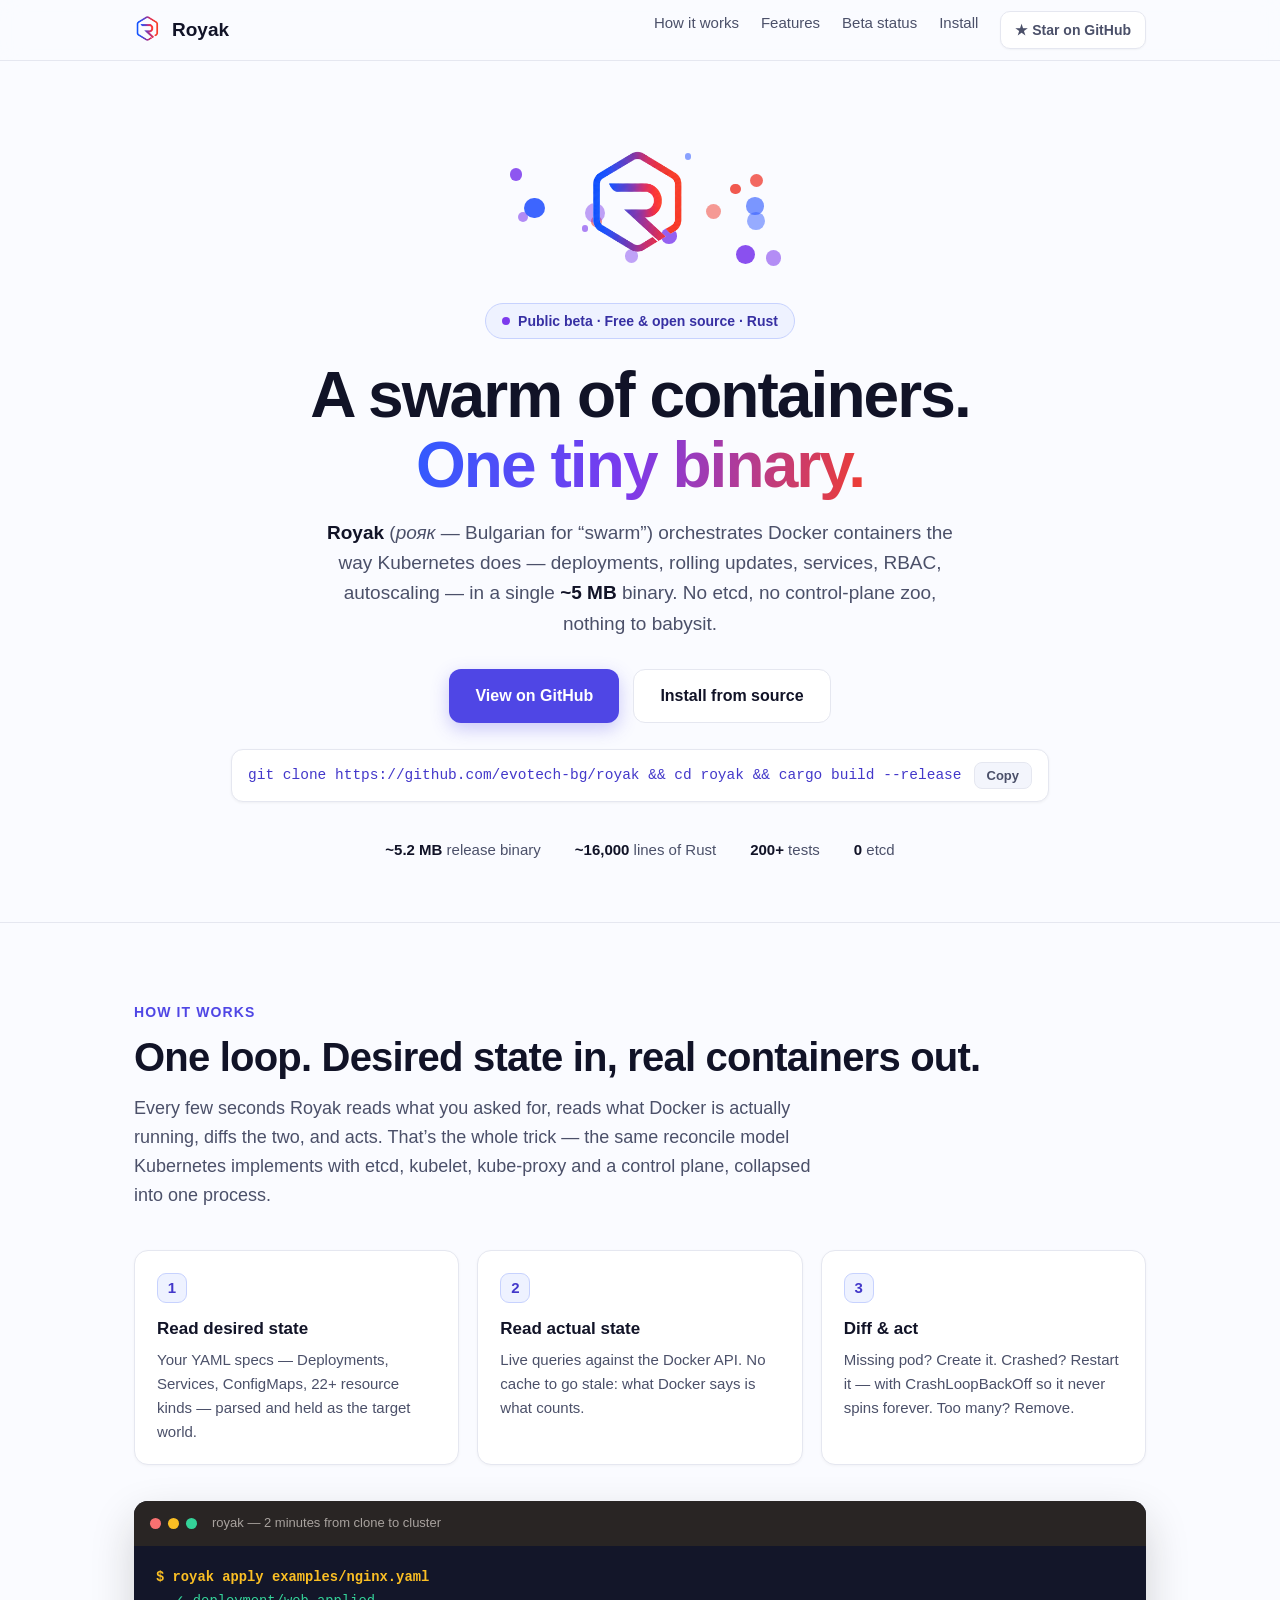
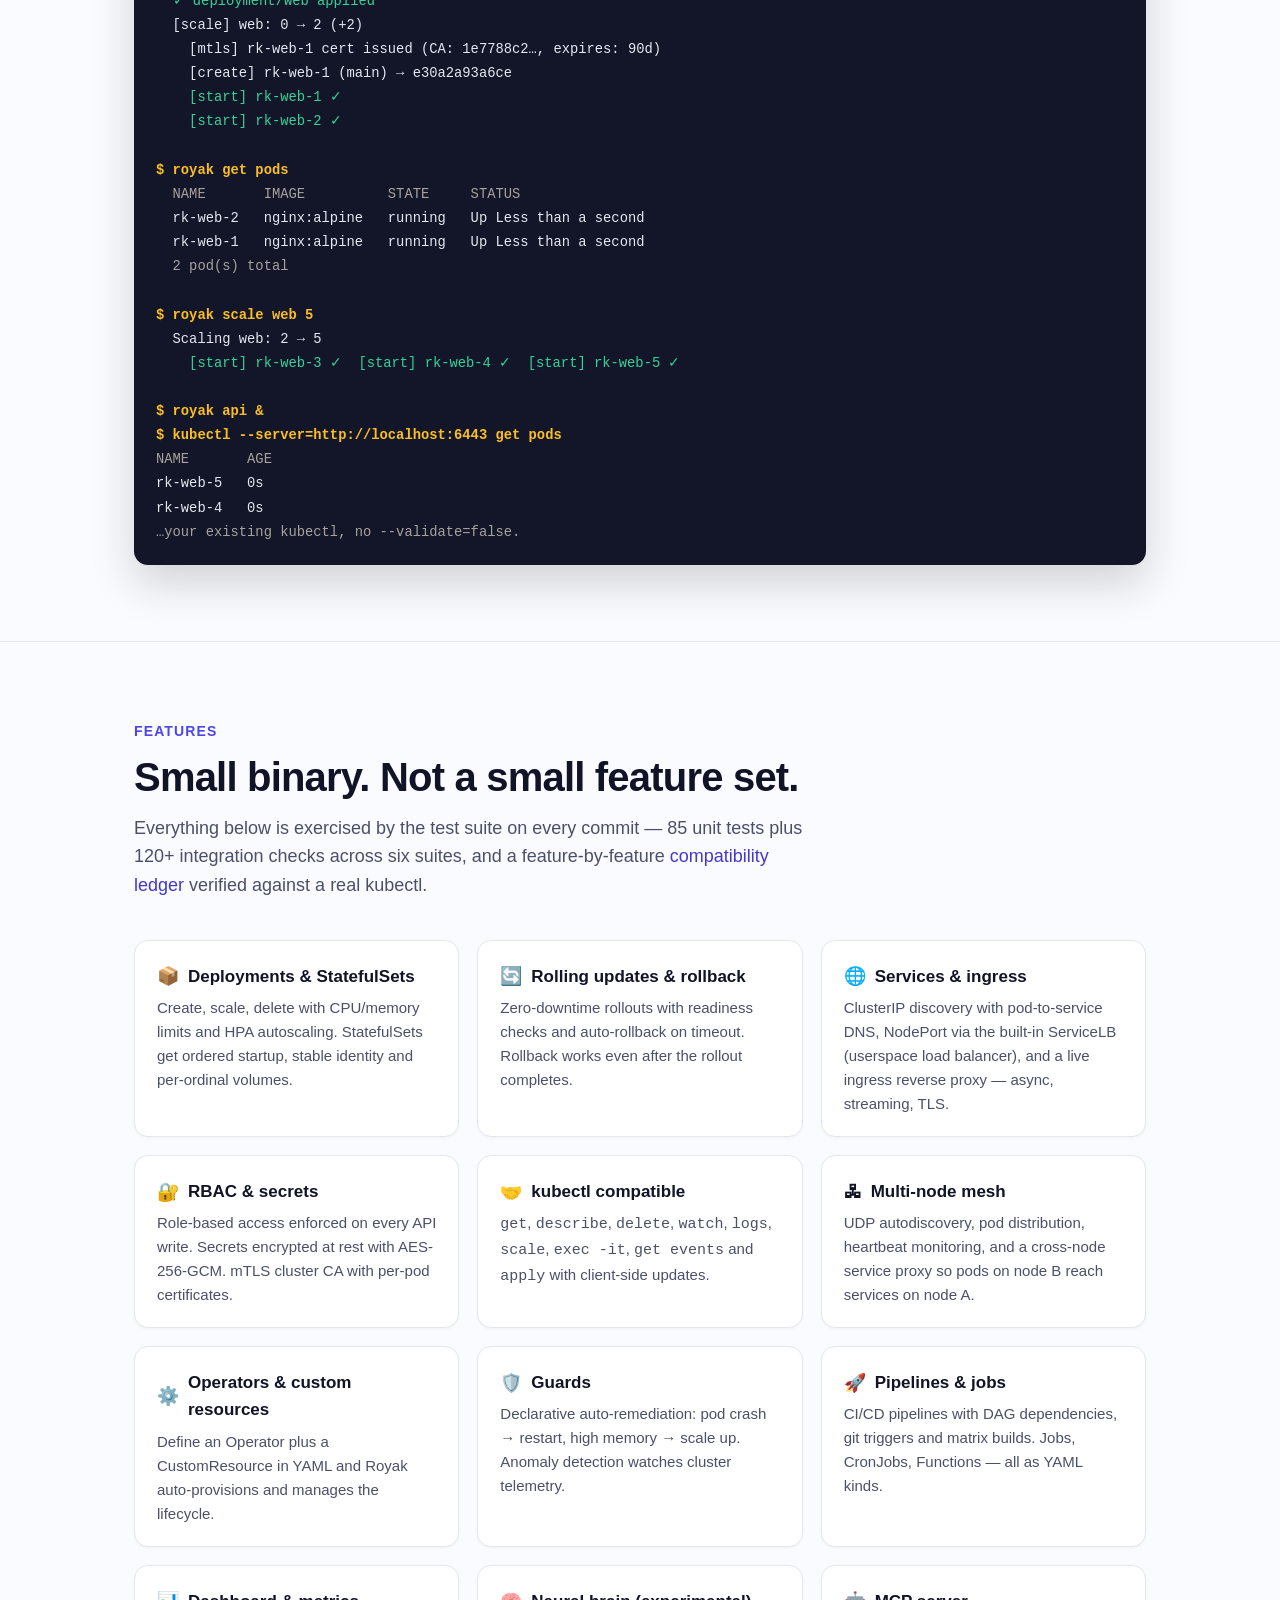
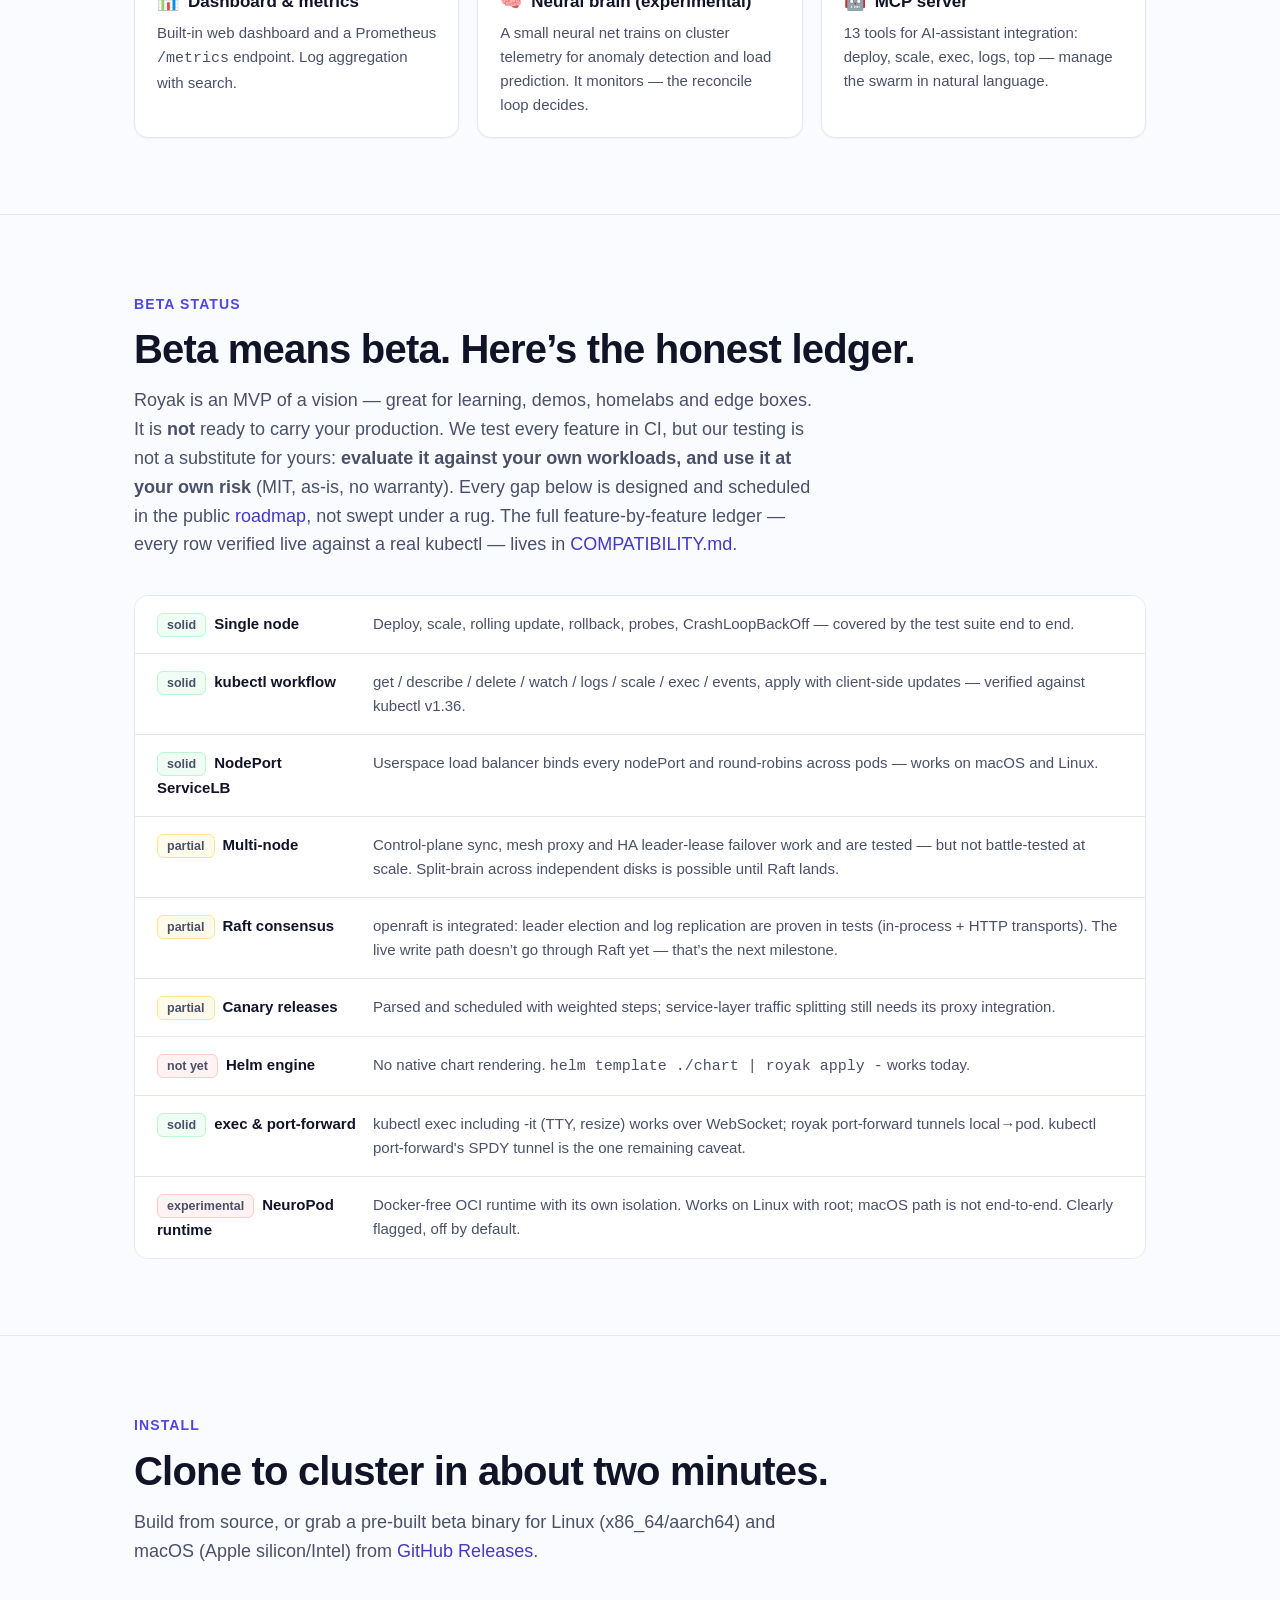
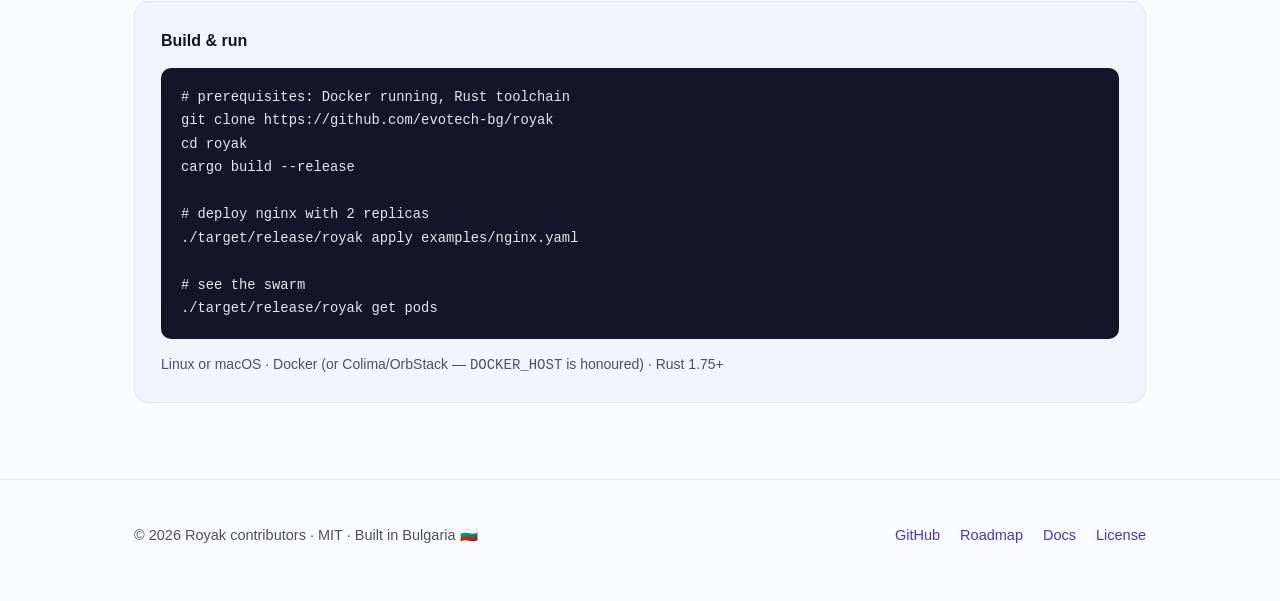
==== docs/index.html @ 70c6417a "Royak v0.4.0-beta.1 — a swarm of containers, one tiny binary" ====
<!doctype html>
<html lang="en">
<head>
<meta charset="UTF-8" />
<meta name="viewport" content="width=device-width, initial-scale=1.0" />
<title>Royak — a swarm of containers, one tiny binary</title>
<meta name="description" content="Royak is a container orchestrator in a single ~5 MB Rust binary. Deployments, rolling updates, services, RBAC, autoscaling and kubectl compatibility — without a control plane to babysit. Public beta." />
<meta property="og:title" content="Royak — a swarm of containers, one tiny binary" />
<meta property="og:description" content="Kubernetes-style orchestration in a single ~5 MB Rust binary. Public beta." />
<link rel="icon" type="image/png" href="./assets/royak-mark.png" />
<meta property="og:image" content="https://evotech-bg.github.io/royak/assets/royak-og.png" />
<style>
:root{
  --bg:#fafbff; --bg2:#f3f5fc; --ink:#111327; --ink2:#4b5069; --ink3:#9aa0b5;
  --line:#e5e7f0; --amber:#4f46e5; --amber2:#4338ca; --honey:#ef3d31;
  --brand-blue:#315bff; --brand-purple:#7c3aed; --brand-red:#ef3d31;
  --card:#ffffff; --term-bg:#131629; --term-ink:#e5e7f0; --ok:#16a34a;
  --radius:14px;
}
*{margin:0;padding:0;box-sizing:border-box}
html{scroll-behavior:smooth}
body{font-family:-apple-system,BlinkMacSystemFont,"Segoe UI",Roboto,Helvetica,Arial,sans-serif;
  background:var(--bg);color:var(--ink);line-height:1.6;-webkit-font-smoothing:antialiased}
a{color:var(--amber2);text-decoration:none}
a:hover{text-decoration:underline}
code,pre,.mono{font-family:ui-monospace,SFMono-Regular,Menlo,Consolas,monospace}
.wrap{max-width:1060px;margin:0 auto;padding:0 24px}

/* ── nav ── */
nav{position:sticky;top:0;z-index:50;background:rgba(250,251,255,.85);backdrop-filter:blur(12px);
  border-bottom:1px solid var(--line)}
.nav-in{display:flex;align-items:center;gap:26px;height:60px}
.brand{display:flex;align-items:center;gap:10px;font-weight:700;font-size:19px;color:var(--ink)}
.brand:hover{text-decoration:none}
.brand svg{width:26px;height:26px}
.nav-links{display:flex;gap:22px;margin-left:auto;font-size:15px}
.nav-links a{color:var(--ink2)}
.nav-links a:hover{color:var(--ink);text-decoration:none}
.gh-btn{display:inline-flex;align-items:center;gap:7px;border:1px solid var(--line);
  border-radius:10px;padding:7px 14px;font-size:14px;font-weight:600;color:var(--ink);
  background:var(--card);box-shadow:0 1px 2px rgba(0,0,0,.04)}
.gh-btn:hover{text-decoration:none;border-color:var(--ink3)}
@media(max-width:720px){.nav-links a:not(.gh-btn){display:none}}

/* ── hero ── */
.hero{text-align:center;padding:72px 0 60px;position:relative;overflow:hidden}
.swarm{position:relative;height:150px;margin:0 auto 20px;width:min(420px,90%)}
.dot{position:absolute;border-radius:50%;background:var(--brand-purple);opacity:.9;
  animation:drift var(--t,9s) ease-in-out infinite alternate}
.dot:nth-child(3n){background:var(--brand-blue)}
.dot:nth-child(4n){background:var(--brand-red)}
.hero-mark{position:absolute;left:50%;top:50%;transform:translate(-50%,-50%);height:132px;z-index:2}
@keyframes drift{
  0%{transform:translate(0,0) scale(1)}
  50%{transform:translate(var(--dx,20px),var(--dy,-14px)) scale(1.12)}
  100%{transform:translate(calc(var(--dx,20px)*-.6),calc(var(--dy,-14px)*-.8)) scale(.95)}
}
@media(prefers-reduced-motion:reduce){.dot{animation:none}}
.badge{display:inline-flex;align-items:center;gap:8px;border:1px solid #c7d2fe;
  background:#eef2ff;color:#3730a3;border-radius:999px;padding:6px 16px;font-size:14px;font-weight:600}
.badge .pulse{width:8px;height:8px;border-radius:50%;background:var(--brand-purple);
  box-shadow:0 0 0 0 rgba(124,58,237,.5);animation:pulse 2s infinite}
@keyframes pulse{70%{box-shadow:0 0 0 8px rgba(124,58,237,0)}100%{box-shadow:0 0 0 0 rgba(124,58,237,0)}}
h1{font-size:clamp(38px,6.5vw,64px);line-height:1.08;letter-spacing:-.03em;font-weight:800;margin:22px 0 18px}
h1 .accent{background:linear-gradient(100deg,var(--brand-blue) 0%,var(--brand-purple) 48%,var(--brand-red) 100%);
  -webkit-background-clip:text;background-clip:text;color:transparent}
.sub{max-width:640px;margin:0 auto 30px;font-size:19px;color:var(--ink2)}
.sub b{color:var(--ink)}
.ctas{display:flex;gap:14px;justify-content:center;flex-wrap:wrap;margin-bottom:26px}
.btn{display:inline-flex;align-items:center;gap:9px;border-radius:12px;padding:13px 26px;
  font-size:16px;font-weight:650;transition:transform .12s ease}
.btn:hover{text-decoration:none;transform:translateY(-1px)}
.btn-primary{background:var(--amber);color:#fff;box-shadow:0 6px 18px rgba(79,70,229,.28)}
.btn-primary:hover{background:var(--amber2)}
.btn-ghost{background:var(--card);color:var(--ink);border:1px solid var(--line)}
.install-line{display:inline-flex;align-items:center;gap:12px;background:var(--card);
  border:1px solid var(--line);border-radius:12px;padding:12px 16px;font-size:14.5px;
  box-shadow:0 1px 3px rgba(0,0,0,.05);max-width:100%;overflow-x:auto}
.install-line code{color:var(--amber2);white-space:nowrap}
.copy-btn{border:1px solid var(--line);background:var(--bg2);border-radius:8px;
  padding:5px 12px;font-size:13px;font-weight:600;cursor:pointer;color:var(--ink2)}
.copy-btn:hover{color:var(--ink)}
.stats{display:flex;gap:10px 34px;justify-content:center;flex-wrap:wrap;margin-top:36px;
  color:var(--ink2);font-size:15px}
.stats b{color:var(--ink)}

/* ── sections ── */
section{padding:76px 0;border-top:1px solid var(--line)}
.kicker{font-size:14px;font-weight:700;letter-spacing:.08em;text-transform:uppercase;color:var(--amber)}
h2{font-size:clamp(28px,4vw,40px);letter-spacing:-.02em;line-height:1.15;margin:10px 0 14px;font-weight:750}
.lead{font-size:18px;color:var(--ink2);max-width:680px}
.grid{display:grid;gap:18px;margin-top:40px}
.g3{grid-template-columns:repeat(3,1fr)}
.g2{grid-template-columns:repeat(2,1fr)}
@media(max-width:860px){.g3{grid-template-columns:repeat(2,1fr)}}
@media(max-width:600px){.g3,.g2{grid-template-columns:1fr}}
.card{background:var(--card);border:1px solid var(--line);border-radius:var(--radius);
  padding:22px 22px 20px;box-shadow:0 1px 3px rgba(0,0,0,.04)}
.card h3{font-size:17px;margin-bottom:6px;display:flex;align-items:center;gap:9px}
.card p{font-size:15px;color:var(--ink2)}
.card .ico{font-size:18px;line-height:1}
.step-num{display:inline-flex;align-items:center;justify-content:center;width:30px;height:30px;
  border-radius:9px;background:#eef2ff;border:1px solid #c7d2fe;color:var(--amber2);
  font-weight:700;font-size:15px;margin-bottom:12px}

/* ── terminal ── */
.term{background:var(--term-bg);border-radius:var(--radius);overflow:hidden;margin-top:36px;
  box-shadow:0 18px 44px rgba(28,25,23,.18)}
.term-bar{display:flex;align-items:center;gap:7px;padding:12px 16px;background:#292524}
.term-bar i{width:11px;height:11px;border-radius:50%;display:block}
.term-bar i:nth-child(1){background:#f87171}.term-bar i:nth-child(2){background:#fbbf24}.term-bar i:nth-child(3){background:#34d399}
.term-bar span{margin-left:8px;color:#a8a29e;font-size:13px}
.term pre{padding:20px 22px;overflow-x:auto;font-size:13.8px;line-height:1.75;color:var(--term-ink)}
.t-cmd{color:#fbbf24;font-weight:600}
.t-dim{color:#a8a29e}
.t-ok{color:#34d399}

/* ── honesty table ── */
.truth{margin-top:36px;border:1px solid var(--line);border-radius:var(--radius);overflow:hidden}
.truth-row{display:grid;grid-template-columns:200px 1fr;gap:16px;padding:16px 22px;
  background:var(--card);border-top:1px solid var(--line);font-size:15px}
.truth-row:first-child{border-top:none}
.truth-row b{color:var(--ink)}
.truth-row span{color:var(--ink2)}
.tag{display:inline-block;border-radius:6px;padding:1px 9px;font-size:12.5px;font-weight:700;margin-right:8px}
.tag-yes{background:#f0fdf4;color:#15803d;border:1px solid #bbf7d0}
.tag-part{background:#fffbeb;color:#b45309;border:1px solid #fde68a}
.tag-no{background:#fef2f2;color:#b91c1c;border:1px solid #fecaca}
@media(max-width:640px){.truth-row{grid-template-columns:1fr;gap:4px}}

/* ── install ── */
.install-block{background:var(--bg2);border:1px solid var(--line);border-radius:var(--radius);
  padding:26px;margin-top:36px}
.install-block pre{background:var(--term-bg);color:var(--term-ink);border-radius:10px;
  padding:18px 20px;font-size:13.8px;line-height:1.7;overflow-x:auto;margin-top:14px}
.req{font-size:14px;color:var(--ink2);margin-top:14px}

/* ── footer ── */
footer{border-top:1px solid var(--line);padding:44px 0 56px;color:var(--ink2);font-size:14.5px}
.foot-in{display:flex;gap:24px;flex-wrap:wrap;align-items:center;justify-content:space-between}
.foot-links{display:flex;gap:20px;flex-wrap:wrap}
</style>
</head>
<body id="top">

<nav>
  <div class="wrap nav-in">
    <a class="brand" href="#top">
      <img src="./assets/royak-mark.png" alt="" width="28" style="height:auto" />
      Royak
    </a>
    <div class="nav-links">
      <a href="#how">How it works</a>
      <a href="#features">Features</a>
      <a href="#beta">Beta status</a>
      <a href="#install">Install</a>
      <a class="gh-btn" href="https://github.com/evotech-bg/royak">★ Star on GitHub</a>
    </div>
  </div>
</nav>

<header class="hero">
  <div class="wrap">
    <div class="swarm" id="swarm" aria-hidden="true"><img class="hero-mark" src="./assets/royak-mark.png" alt="" /></div>
    <span class="badge"><span class="pulse"></span> Public beta · Free &amp; open source · Rust</span>
    <h1>A swarm of containers.<br /><span class="accent">One tiny binary.</span></h1>
    <p class="sub"><b>Royak</b> (<i>рояк</i> — Bulgarian for “swarm”) orchestrates Docker containers the way
    Kubernetes does — deployments, rolling updates, services, RBAC, autoscaling — in a single
    <b>~5&nbsp;MB</b> binary. No etcd, no control-plane zoo, nothing to babysit.</p>
    <div class="ctas">
      <a class="btn btn-primary" href="https://github.com/evotech-bg/royak">View on GitHub</a>
      <a class="btn btn-ghost" href="#install">Install from source</a>
    </div>
    <div class="install-line">
      <code id="install-cmd">git clone https://github.com/evotech-bg/royak && cd royak && cargo build --release</code>
      <button class="copy-btn" onclick="copyCmd()" id="copybtn">Copy</button>
    </div>
    <div class="stats">
      <span><b>~5.2 MB</b> release binary</span>
      <span><b>~16,000</b> lines of Rust</span>
      <span><b>200+</b> tests</span>
      <span><b>0</b> etcd</span>
    </div>
  </div>
</header>

<section id="how">
  <div class="wrap">
    <span class="kicker">How it works</span>
    <h2>One loop. Desired state in, real containers out.</h2>
    <p class="lead">Every few seconds Royak reads what you asked for, reads what Docker is actually
    running, diffs the two, and acts. That’s the whole trick — the same reconcile model Kubernetes
    implements with etcd, kubelet, kube-proxy and a control plane, collapsed into one process.</p>
    <div class="grid g3">
      <div class="card"><span class="step-num">1</span><h3>Read desired state</h3><p>Your YAML specs — Deployments, Services, ConfigMaps, 22+ resource kinds — parsed and held as the target world.</p></div>
      <div class="card"><span class="step-num">2</span><h3>Read actual state</h3><p>Live queries against the Docker API. No cache to go stale: what Docker says is what counts.</p></div>
      <div class="card"><span class="step-num">3</span><h3>Diff &amp; act</h3><p>Missing pod? Create it. Crashed? Restart it — with CrashLoopBackOff so it never spins forever. Too many? Remove.</p></div>
    </div>
    <div class="term">
      <div class="term-bar"><i></i><i></i><i></i><span>royak — 2 minutes from clone to cluster</span></div>
      <pre><span class="t-cmd">$ royak apply examples/nginx.yaml</span>
<span class="t-ok">  ✓ deployment/web applied</span>
  [scale] web: 0 → 2 (+2)
    [mtls] rk-web-1 cert issued (CA: 1e7788c2…, expires: 90d)
    [create] rk-web-1 (main) → e30a2a93a6ce
<span class="t-ok">    [start] rk-web-1 ✓</span>
<span class="t-ok">    [start] rk-web-2 ✓</span>

<span class="t-cmd">$ royak get pods</span>
<span class="t-dim">  NAME       IMAGE          STATE     STATUS</span>
  rk-web-2   nginx:alpine   running   Up Less than a second
  rk-web-1   nginx:alpine   running   Up Less than a second
<span class="t-dim">  2 pod(s) total</span>

<span class="t-cmd">$ royak scale web 5</span>
  Scaling web: 2 → 5
<span class="t-ok">    [start] rk-web-3 ✓  [start] rk-web-4 ✓  [start] rk-web-5 ✓</span>

<span class="t-cmd">$ royak api &amp;</span>
<span class="t-cmd">$ kubectl --server=http://localhost:6443 get pods</span>
<span class="t-dim">NAME       AGE</span>
rk-web-5   0s
rk-web-4   0s
<span class="t-dim">…your existing kubectl, no --validate=false.</span></pre>
    </div>
  </div>
</section>

<section id="features">
  <div class="wrap">
    <span class="kicker">Features</span>
    <h2>Small binary. Not a small feature set.</h2>
    <p class="lead">Everything below is exercised by the test suite on every commit — 85 unit tests
    plus 120+ integration checks across six suites, and a feature-by-feature
    <a href="https://github.com/evotech-bg/royak/blob/main/COMPATIBILITY.md">compatibility ledger</a>
    verified against a real kubectl.</p>
    <div class="grid g3">
      <div class="card"><h3><span class="ico">📦</span>Deployments &amp; StatefulSets</h3><p>Create, scale, delete with CPU/memory limits and HPA autoscaling. StatefulSets get ordered startup, stable identity and per-ordinal volumes.</p></div>
      <div class="card"><h3><span class="ico">🔄</span>Rolling updates &amp; rollback</h3><p>Zero-downtime rollouts with readiness checks and auto-rollback on timeout. Rollback works even after the rollout completes.</p></div>
      <div class="card"><h3><span class="ico">🌐</span>Services &amp; ingress</h3><p>ClusterIP discovery with pod-to-service DNS, NodePort via the built-in ServiceLB (userspace load balancer), and a live ingress reverse proxy — async, streaming, TLS.</p></div>
      <div class="card"><h3><span class="ico">🔐</span>RBAC &amp; secrets</h3><p>Role-based access enforced on every API write. Secrets encrypted at rest with AES-256-GCM. mTLS cluster CA with per-pod certificates.</p></div>
      <div class="card"><h3><span class="ico">🤝</span>kubectl compatible</h3><p><code>get</code>, <code>describe</code>, <code>delete</code>, <code>watch</code>, <code>logs</code>, <code>scale</code>, <code>exec -it</code>, <code>get events</code> and <code>apply</code> with client-side updates.</p></div>
      <div class="card"><h3><span class="ico">🖧</span>Multi-node mesh</h3><p>UDP autodiscovery, pod distribution, heartbeat monitoring, and a cross-node service proxy so pods on node B reach services on node A.</p></div>
      <div class="card"><h3><span class="ico">⚙️</span>Operators &amp; custom resources</h3><p>Define an Operator plus a CustomResource in YAML and Royak auto-provisions and manages the lifecycle.</p></div>
      <div class="card"><h3><span class="ico">🛡️</span>Guards</h3><p>Declarative auto-remediation: pod crash → restart, high memory → scale up. Anomaly detection watches cluster telemetry.</p></div>
      <div class="card"><h3><span class="ico">🚀</span>Pipelines &amp; jobs</h3><p>CI/CD pipelines with DAG dependencies, git triggers and matrix builds. Jobs, CronJobs, Functions — all as YAML kinds.</p></div>
      <div class="card"><h3><span class="ico">📊</span>Dashboard &amp; metrics</h3><p>Built-in web dashboard and a Prometheus <code>/metrics</code> endpoint. Log aggregation with search.</p></div>
      <div class="card"><h3><span class="ico">🧠</span>Neural brain (experimental)</h3><p>A small neural net trains on cluster telemetry for anomaly detection and load prediction. It monitors — the reconcile loop decides.</p></div>
      <div class="card"><h3><span class="ico">🤖</span>MCP server</h3><p>13 tools for AI-assistant integration: deploy, scale, exec, logs, top — manage the swarm in natural language.</p></div>
    </div>
  </div>
</section>

<section id="beta">
  <div class="wrap">
    <span class="kicker">Beta status</span>
    <h2>Beta means beta. Here’s the honest ledger.</h2>
    <p class="lead">Royak is an MVP of a vision — great for learning, demos, homelabs and edge boxes.
    It is <b>not</b> ready to carry your production. We test every feature in CI, but our testing is
    not a substitute for yours: <b>evaluate it against your own workloads, and use it at your own
    risk</b> (MIT, as-is, no warranty). Every gap below is designed and scheduled in the public
    <a href="https://github.com/evotech-bg/royak/blob/main/ROADMAP.md">roadmap</a>, not swept under a rug.
    The full feature-by-feature ledger — every row verified live against a real kubectl — lives in
    <a href="https://github.com/evotech-bg/royak/blob/main/COMPATIBILITY.md">COMPATIBILITY.md</a>.</p>
    <div class="truth">
      <div class="truth-row"><b><span class="tag tag-yes">solid</span>Single node</b><span>Deploy, scale, rolling update, rollback, probes, CrashLoopBackOff — covered by the test suite end to end.</span></div>
      <div class="truth-row"><b><span class="tag tag-yes">solid</span>kubectl workflow</b><span>get / describe / delete / watch / logs / scale / exec / events, apply with client-side updates — verified against kubectl v1.36.</span></div>
      <div class="truth-row"><b><span class="tag tag-yes">solid</span>NodePort ServiceLB</b><span>Userspace load balancer binds every nodePort and round-robins across pods — works on macOS and Linux.</span></div>
      <div class="truth-row"><b><span class="tag tag-part">partial</span>Multi-node</b><span>Control-plane sync, mesh proxy and HA leader-lease failover work and are tested — but not battle-tested at scale. Split-brain across independent disks is possible until Raft lands.</span></div>
      <div class="truth-row"><b><span class="tag tag-part">partial</span>Raft consensus</b><span>openraft is integrated: leader election and log replication are proven in tests (in-process + HTTP transports). The live write path doesn’t go through Raft yet — that’s the next milestone.</span></div>
      <div class="truth-row"><b><span class="tag tag-part">partial</span>Canary releases</b><span>Parsed and scheduled with weighted steps; service-layer traffic splitting still needs its proxy integration.</span></div>
      <div class="truth-row"><b><span class="tag tag-no">not yet</span>Helm engine</b><span>No native chart rendering. <code>helm template ./chart | royak apply -</code> works today.</span></div>
      <div class="truth-row"><b><span class="tag tag-yes">solid</span>exec &amp; port-forward</b><span>kubectl exec including -it (TTY, resize) works over WebSocket; royak port-forward tunnels local→pod. kubectl port-forward's SPDY tunnel is the one remaining caveat.</span></div>
      <div class="truth-row"><b><span class="tag tag-no">experimental</span>NeuroPod runtime</b><span>Docker-free OCI runtime with its own isolation. Works on Linux with root; macOS path is not end-to-end. Clearly flagged, off by default.</span></div>
    </div>
  </div>
</section>

<section id="install">
  <div class="wrap">
    <span class="kicker">Install</span>
    <h2>Clone to cluster in about two minutes.</h2>
    <p class="lead">Build from source, or grab a pre-built beta binary for Linux (x86_64/aarch64) and
    macOS (Apple silicon/Intel) from
    <a href="https://github.com/evotech-bg/royak/releases">GitHub Releases</a>.</p>
    <div class="install-block">
      <b>Build &amp; run</b>
      <pre># prerequisites: Docker running, Rust toolchain
git clone https://github.com/evotech-bg/royak
cd royak
cargo build --release

# deploy nginx with 2 replicas
./target/release/royak apply examples/nginx.yaml

# see the swarm
./target/release/royak get pods</pre>
      <p class="req">Linux or macOS · Docker (or Colima/OrbStack — <code>DOCKER_HOST</code> is honoured) · Rust 1.75+</p>
    </div>
  </div>
</section>

<footer>
  <div class="wrap foot-in">
    <span>© 2026 Royak contributors · MIT · Built in Bulgaria 🇧🇬</span>
    <div class="foot-links">
      <a href="https://github.com/evotech-bg/royak">GitHub</a>
      <a href="https://github.com/evotech-bg/royak/blob/main/ROADMAP.md">Roadmap</a>
      <a href="https://github.com/evotech-bg/royak/blob/main/README.md">Docs</a>
      <a href="https://github.com/evotech-bg/royak/blob/main/LICENSE">License</a>
    </div>
  </div>
</footer>

<script>
// hero swarm — a loose cluster of drifting dots
(function(){
  const s = document.getElementById('swarm');
  const N = 16;
  for (let i = 0; i < N; i++){
    const d = document.createElement('span');
    d.className = 'dot';
    const size = 6 + Math.random()*16;
    d.style.width = d.style.height = size + 'px';
    d.style.left = (12 + Math.random()*76) + '%';
    d.style.top  = (10 + Math.random()*70) + '%';
    d.style.setProperty('--dx', (Math.random()*56 - 28) + 'px');
    d.style.setProperty('--dy', (Math.random()*40 - 20) + 'px');
    d.style.setProperty('--t', (6 + Math.random()*7) + 's');
    d.style.animationDelay = (-Math.random()*8) + 's';
    d.style.opacity = .45 + Math.random()*.5;
    s.appendChild(d);
  }
})();
function copyCmd(){
  navigator.clipboard.writeText(document.getElementById('install-cmd').textContent).then(()=>{
    const b = document.getElementById('copybtn');
    b.textContent = 'Copied!';
    setTimeout(()=>{ b.textContent = 'Copy'; }, 1600);
  });
}
</script>
</body>
</html>
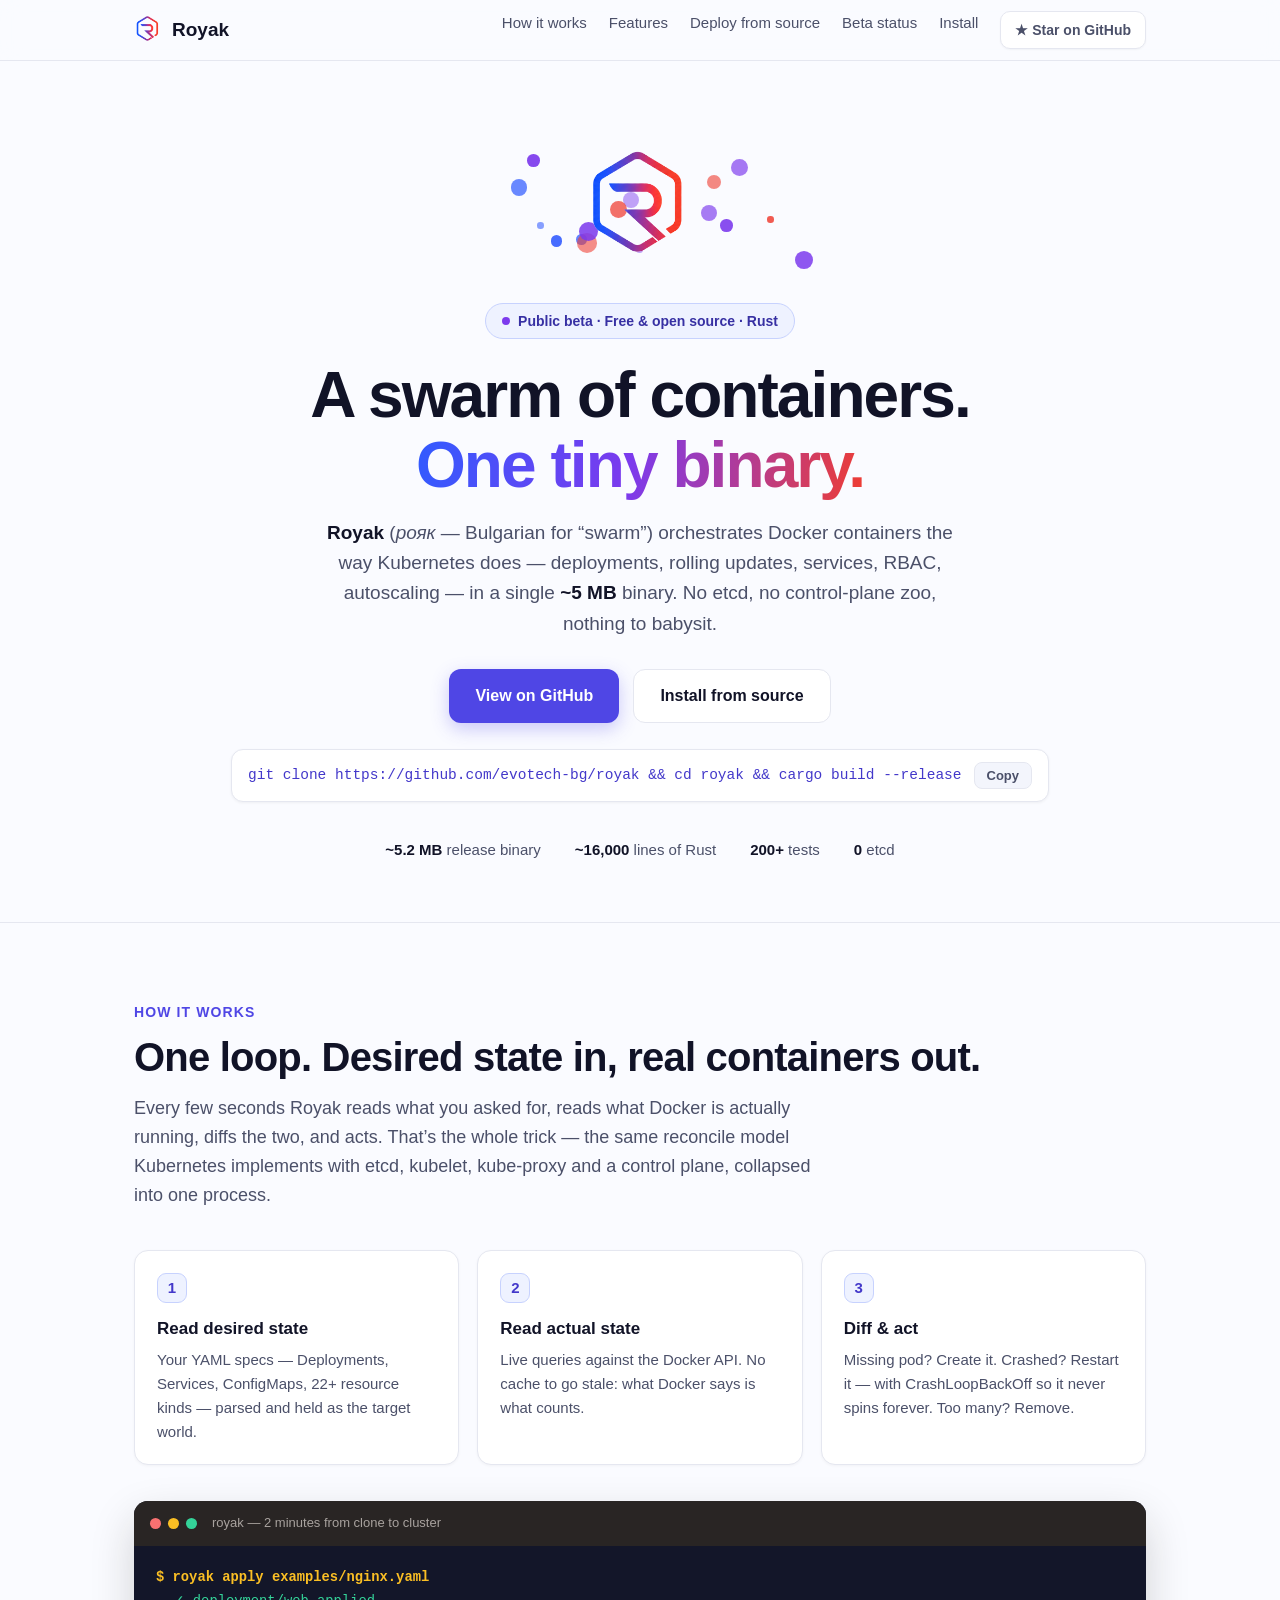
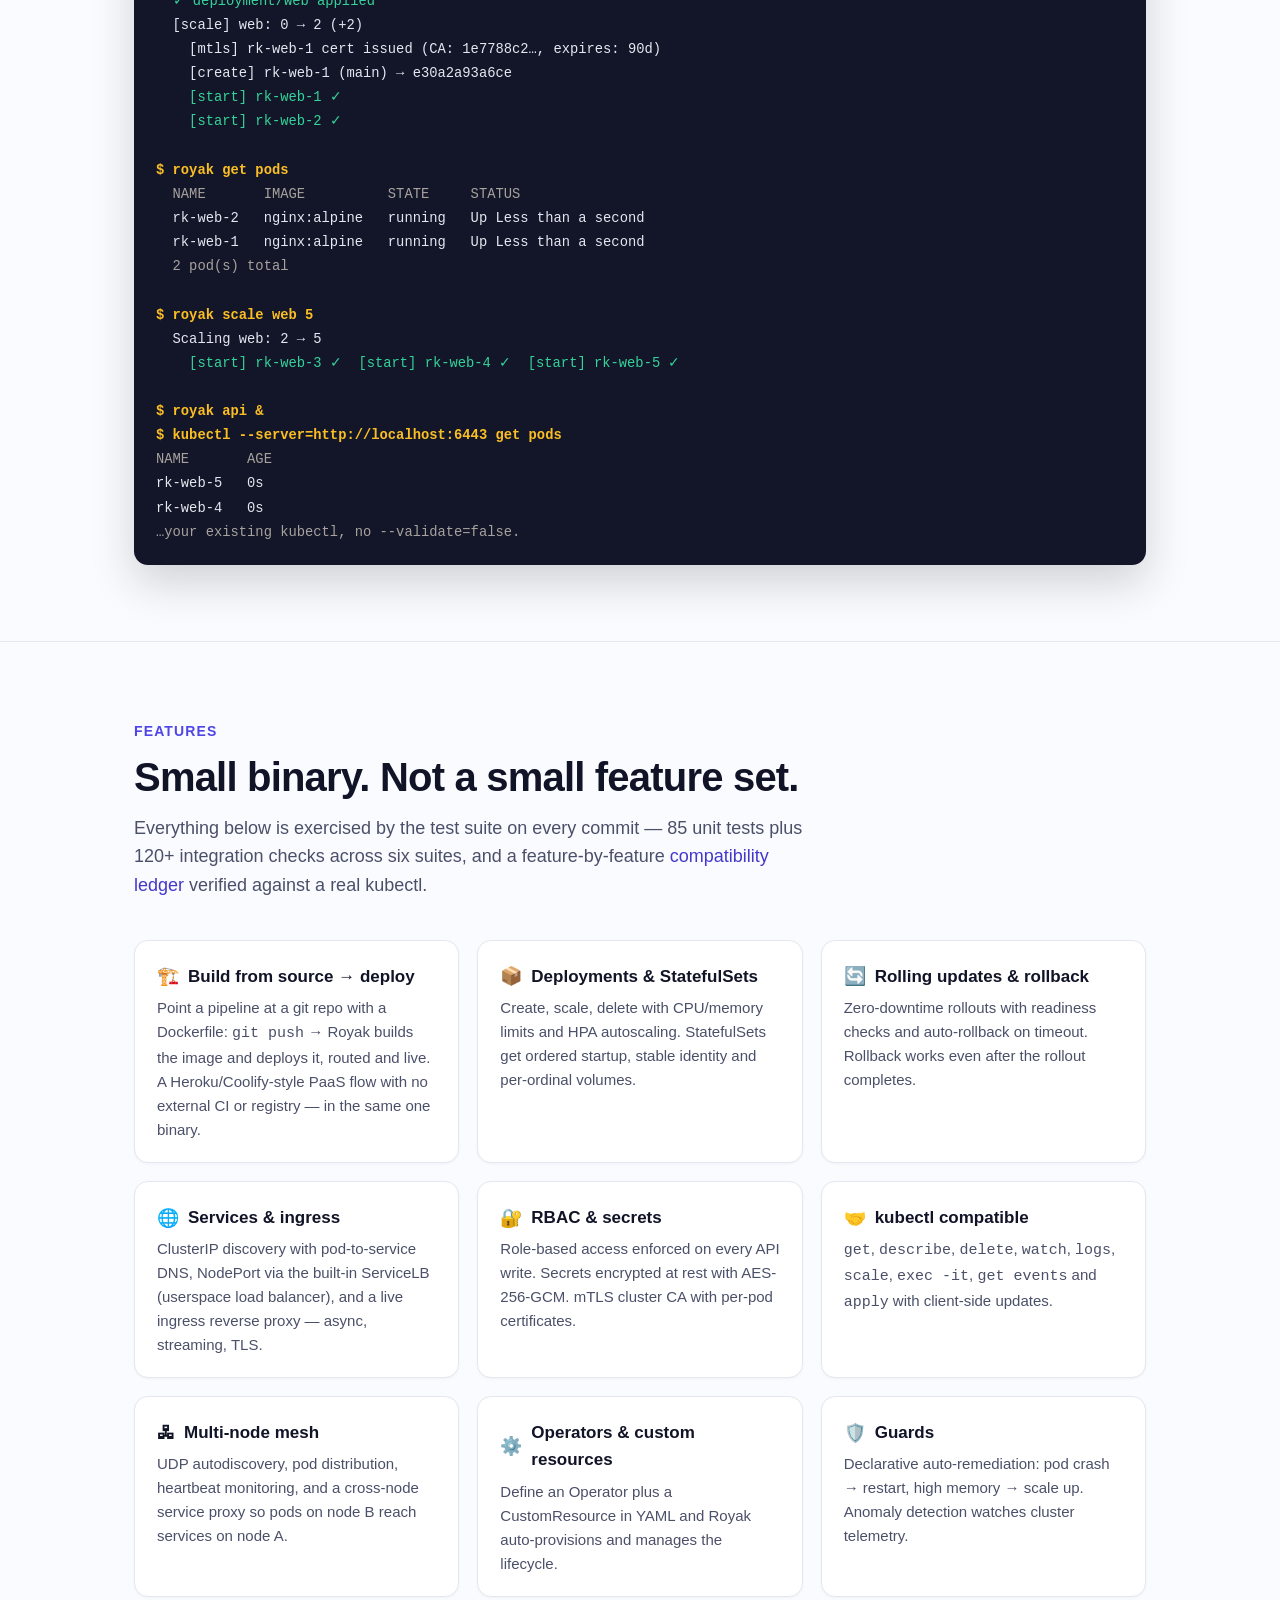
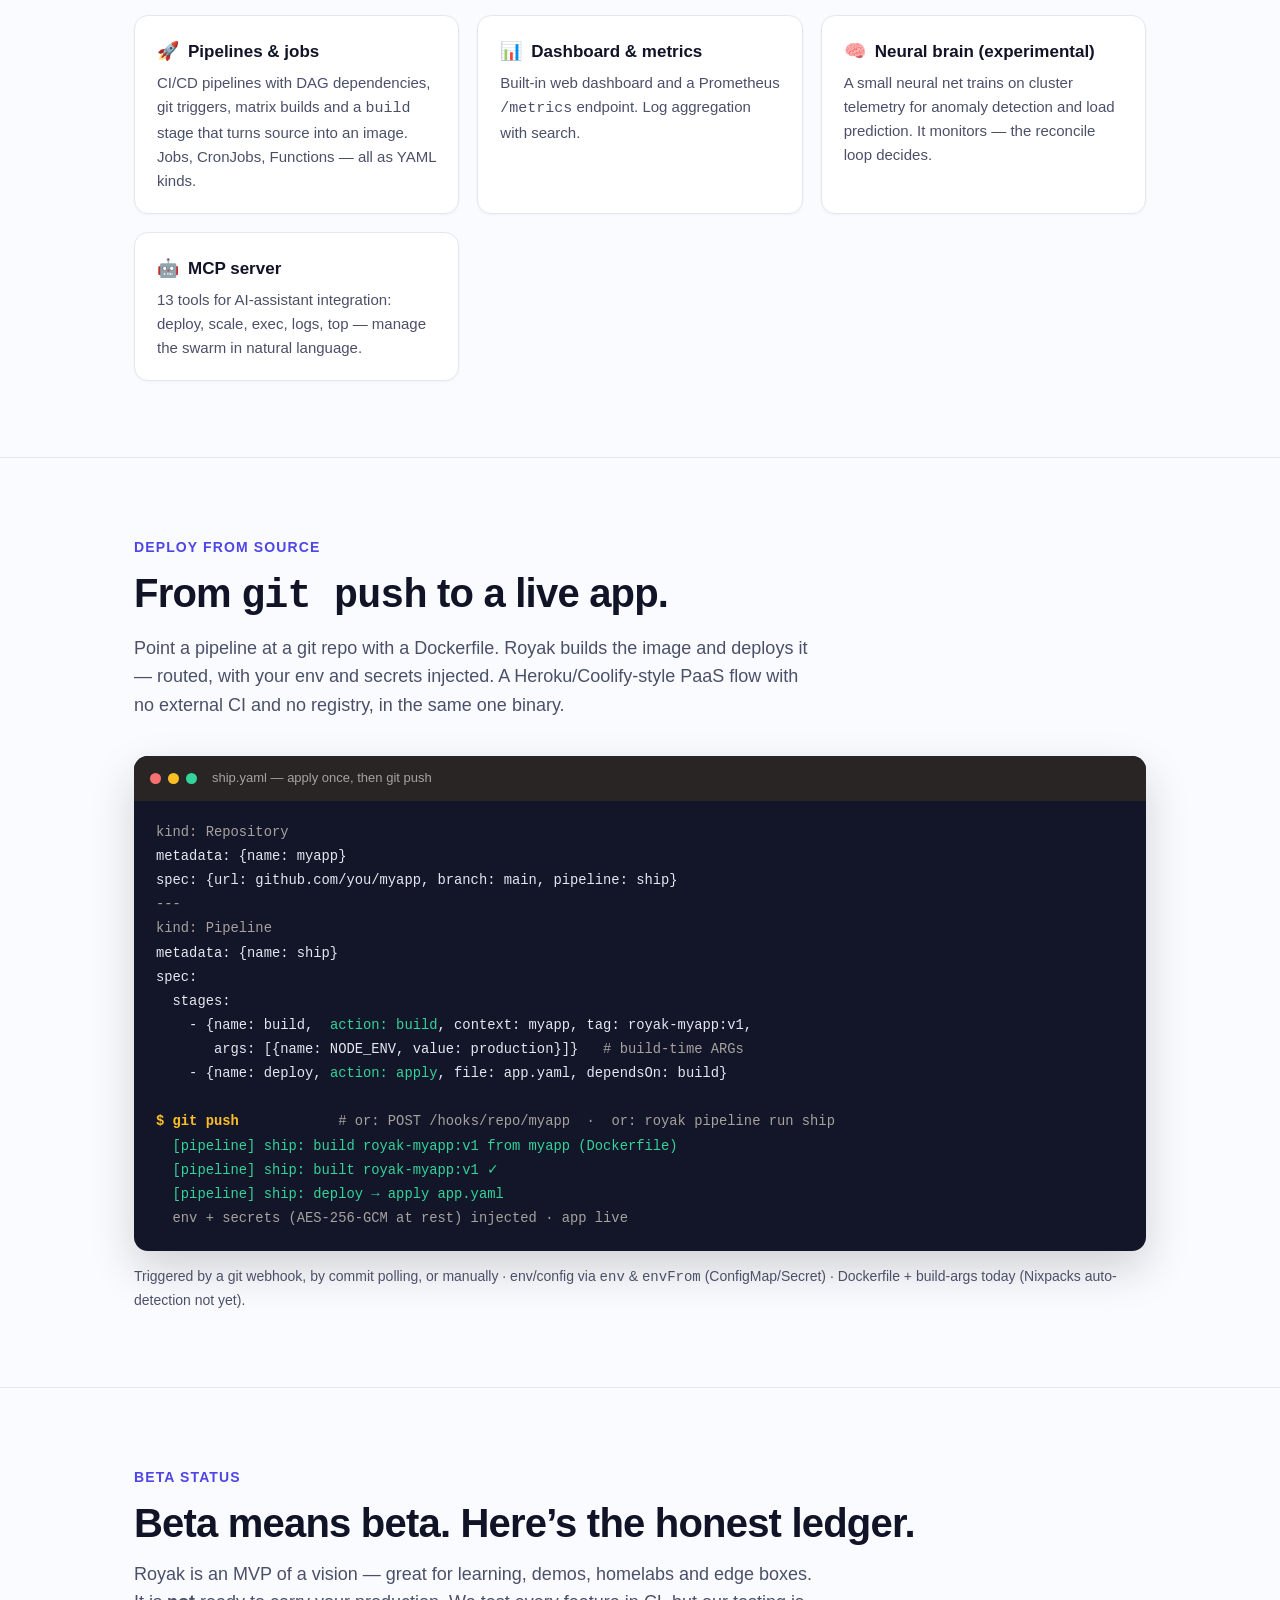
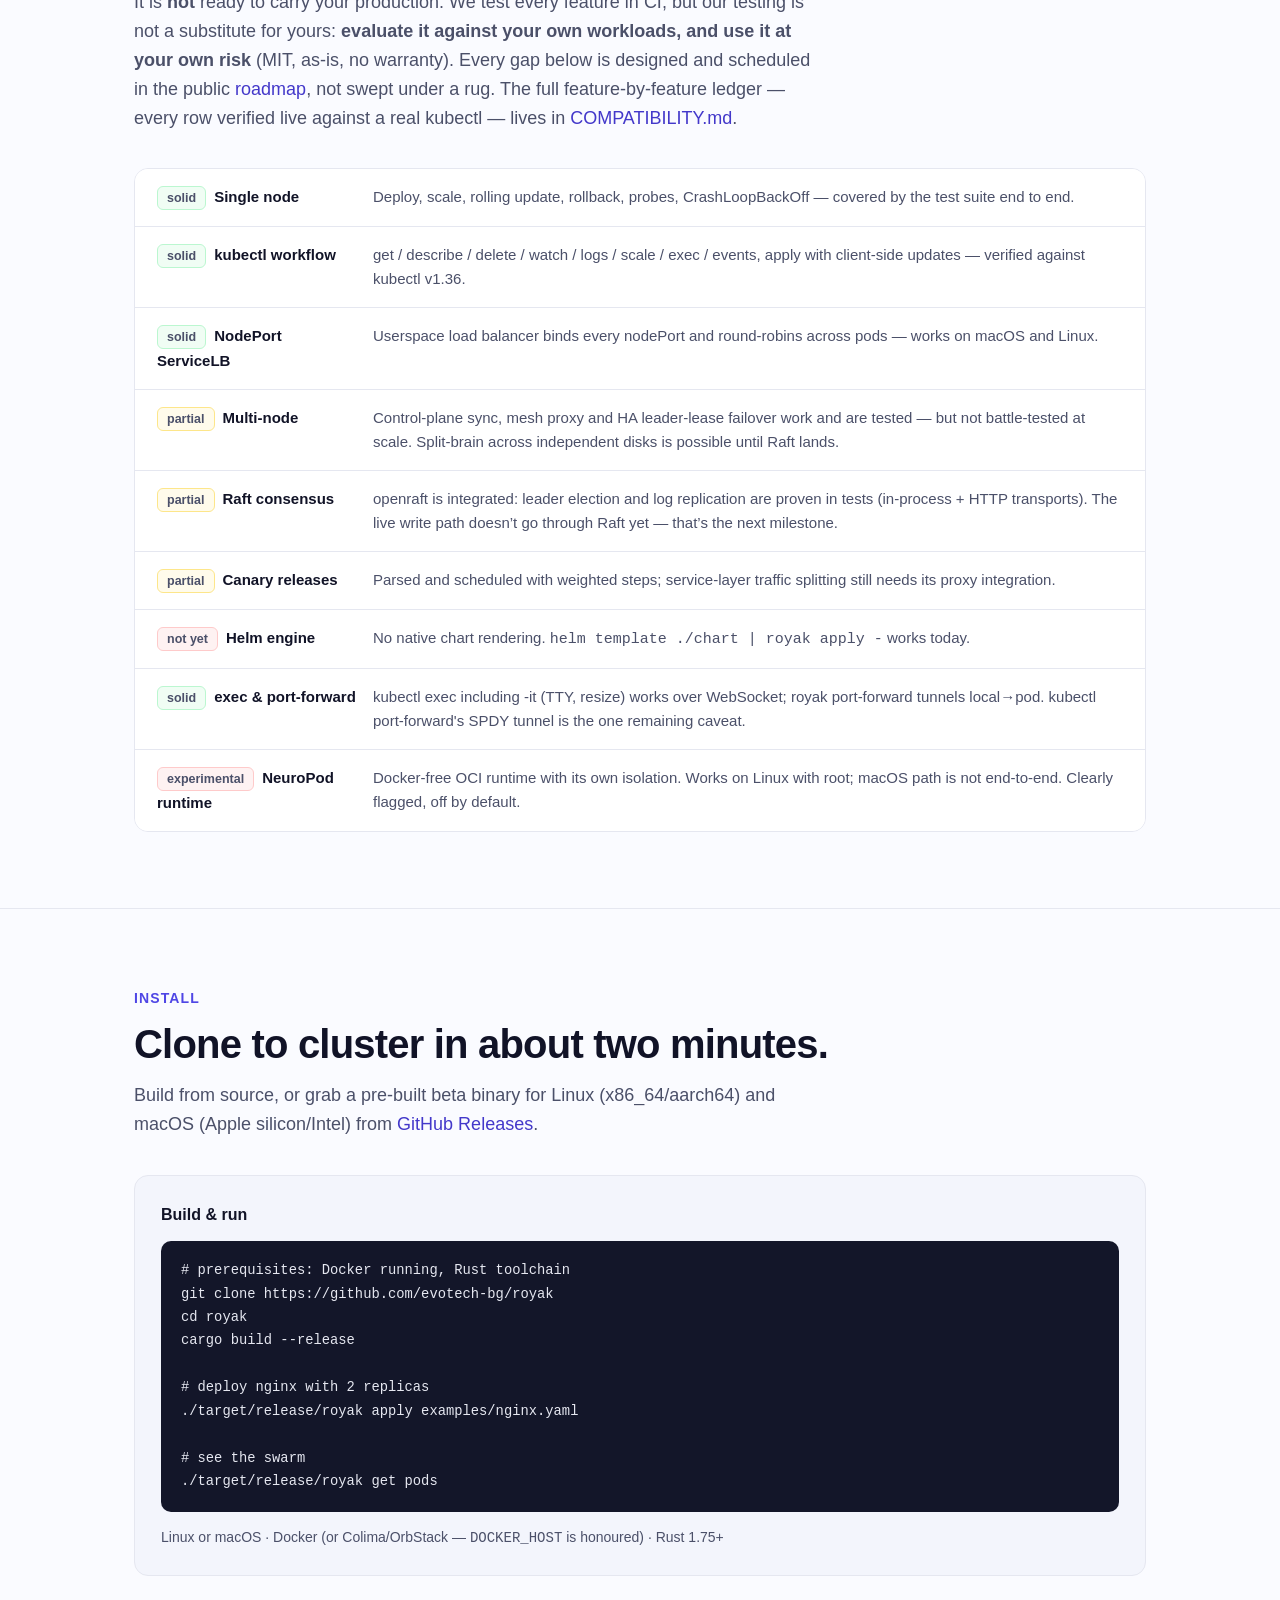
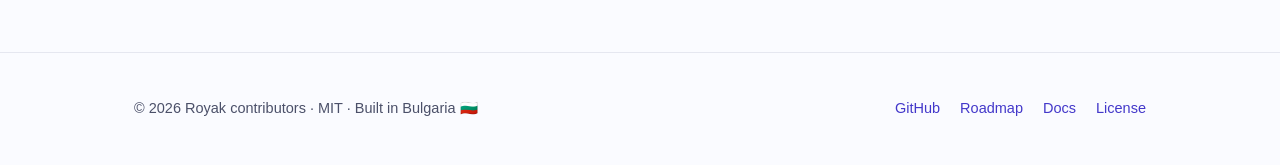
==== commit d0edfc86: "site + docs: feature the build pipeline; Dockerfile build-args support" ====
--- a/docs/index.html
+++ b/docs/index.html
@@ -152,6 +152,7 @@
     <div class="nav-links">
       <a href="#how">How it works</a>
       <a href="#features">Features</a>
+      <a href="#deploy">Deploy from source</a>
       <a href="#beta">Beta status</a>
       <a href="#install">Install</a>
       <a class="gh-btn" href="https://github.com/evotech-bg/royak">★ Star on GitHub</a>
@@ -235,6 +236,7 @@
     <a href="https://github.com/evotech-bg/royak/blob/main/COMPATIBILITY.md">compatibility ledger</a>
     verified against a real kubectl.</p>
     <div class="grid g3">
+      <div class="card"><h3><span class="ico">🏗️</span>Build from source → deploy</h3><p>Point a pipeline at a git repo with a Dockerfile: <code>git push</code> → Royak builds the image and deploys it, routed and live. A Heroku/Coolify-style PaaS flow with no external CI or registry — in the same one binary.</p></div>
       <div class="card"><h3><span class="ico">📦</span>Deployments &amp; StatefulSets</h3><p>Create, scale, delete with CPU/memory limits and HPA autoscaling. StatefulSets get ordered startup, stable identity and per-ordinal volumes.</p></div>
       <div class="card"><h3><span class="ico">🔄</span>Rolling updates &amp; rollback</h3><p>Zero-downtime rollouts with readiness checks and auto-rollback on timeout. Rollback works even after the rollout completes.</p></div>
       <div class="card"><h3><span class="ico">🌐</span>Services &amp; ingress</h3><p>ClusterIP discovery with pod-to-service DNS, NodePort via the built-in ServiceLB (userspace load balancer), and a live ingress reverse proxy — async, streaming, TLS.</p></div>
@@ -243,11 +245,44 @@
       <div class="card"><h3><span class="ico">🖧</span>Multi-node mesh</h3><p>UDP autodiscovery, pod distribution, heartbeat monitoring, and a cross-node service proxy so pods on node B reach services on node A.</p></div>
       <div class="card"><h3><span class="ico">⚙️</span>Operators &amp; custom resources</h3><p>Define an Operator plus a CustomResource in YAML and Royak auto-provisions and manages the lifecycle.</p></div>
       <div class="card"><h3><span class="ico">🛡️</span>Guards</h3><p>Declarative auto-remediation: pod crash → restart, high memory → scale up. Anomaly detection watches cluster telemetry.</p></div>
-      <div class="card"><h3><span class="ico">🚀</span>Pipelines &amp; jobs</h3><p>CI/CD pipelines with DAG dependencies, git triggers and matrix builds. Jobs, CronJobs, Functions — all as YAML kinds.</p></div>
+      <div class="card"><h3><span class="ico">🚀</span>Pipelines &amp; jobs</h3><p>CI/CD pipelines with DAG dependencies, git triggers, matrix builds and a <code>build</code> stage that turns source into an image. Jobs, CronJobs, Functions — all as YAML kinds.</p></div>
       <div class="card"><h3><span class="ico">📊</span>Dashboard &amp; metrics</h3><p>Built-in web dashboard and a Prometheus <code>/metrics</code> endpoint. Log aggregation with search.</p></div>
       <div class="card"><h3><span class="ico">🧠</span>Neural brain (experimental)</h3><p>A small neural net trains on cluster telemetry for anomaly detection and load prediction. It monitors — the reconcile loop decides.</p></div>
       <div class="card"><h3><span class="ico">🤖</span>MCP server</h3><p>13 tools for AI-assistant integration: deploy, scale, exec, logs, top — manage the swarm in natural language.</p></div>
     </div>
+  </div>
+</section>
+
+<section id="deploy">
+  <div class="wrap">
+    <span class="kicker">Deploy from source</span>
+    <h2>From <code>git push</code> to a live app.</h2>
+    <p class="lead">Point a pipeline at a git repo with a Dockerfile. Royak builds the image and
+    deploys it — routed, with your env and secrets injected. A Heroku/Coolify-style PaaS flow with
+    no external CI and no registry, in the same one binary.</p>
+    <div class="term">
+      <div class="term-bar"><i></i><i></i><i></i><span>ship.yaml — apply once, then git push</span></div>
+      <pre><span class="t-dim">kind: Repository</span>
+metadata: {name: myapp}
+spec: {url: github.com/you/myapp, branch: main, pipeline: ship}
+<span class="t-dim">---
+kind: Pipeline</span>
+metadata: {name: ship}
+spec:
+  stages:
+    - {name: build,  <span class="t-ok">action: build</span>, context: myapp, tag: royak-myapp:v1,
+       args: [{name: NODE_ENV, value: production}]}   <span class="t-dim"># build-time ARGs</span>
+    - {name: deploy, <span class="t-ok">action: apply</span>, file: app.yaml, dependsOn: build}
+
+<span class="t-cmd">$ git push</span>            <span class="t-dim"># or: POST /hooks/repo/myapp  ·  or: royak pipeline run ship</span>
+<span class="t-ok">  [pipeline] ship: build royak-myapp:v1 from myapp (Dockerfile)</span>
+<span class="t-ok">  [pipeline] ship: built royak-myapp:v1 ✓</span>
+<span class="t-ok">  [pipeline] ship: deploy → apply app.yaml</span>
+<span class="t-dim">  env + secrets (AES-256-GCM at rest) injected · app live</span></pre>
+    </div>
+    <p class="req">Triggered by a git webhook, by commit polling, or manually · env/config via
+    <code>env</code> &amp; <code>envFrom</code> (ConfigMap/Secret) · Dockerfile + build-args today
+    (Nixpacks auto-detection not yet).</p>
   </div>
 </section>
 
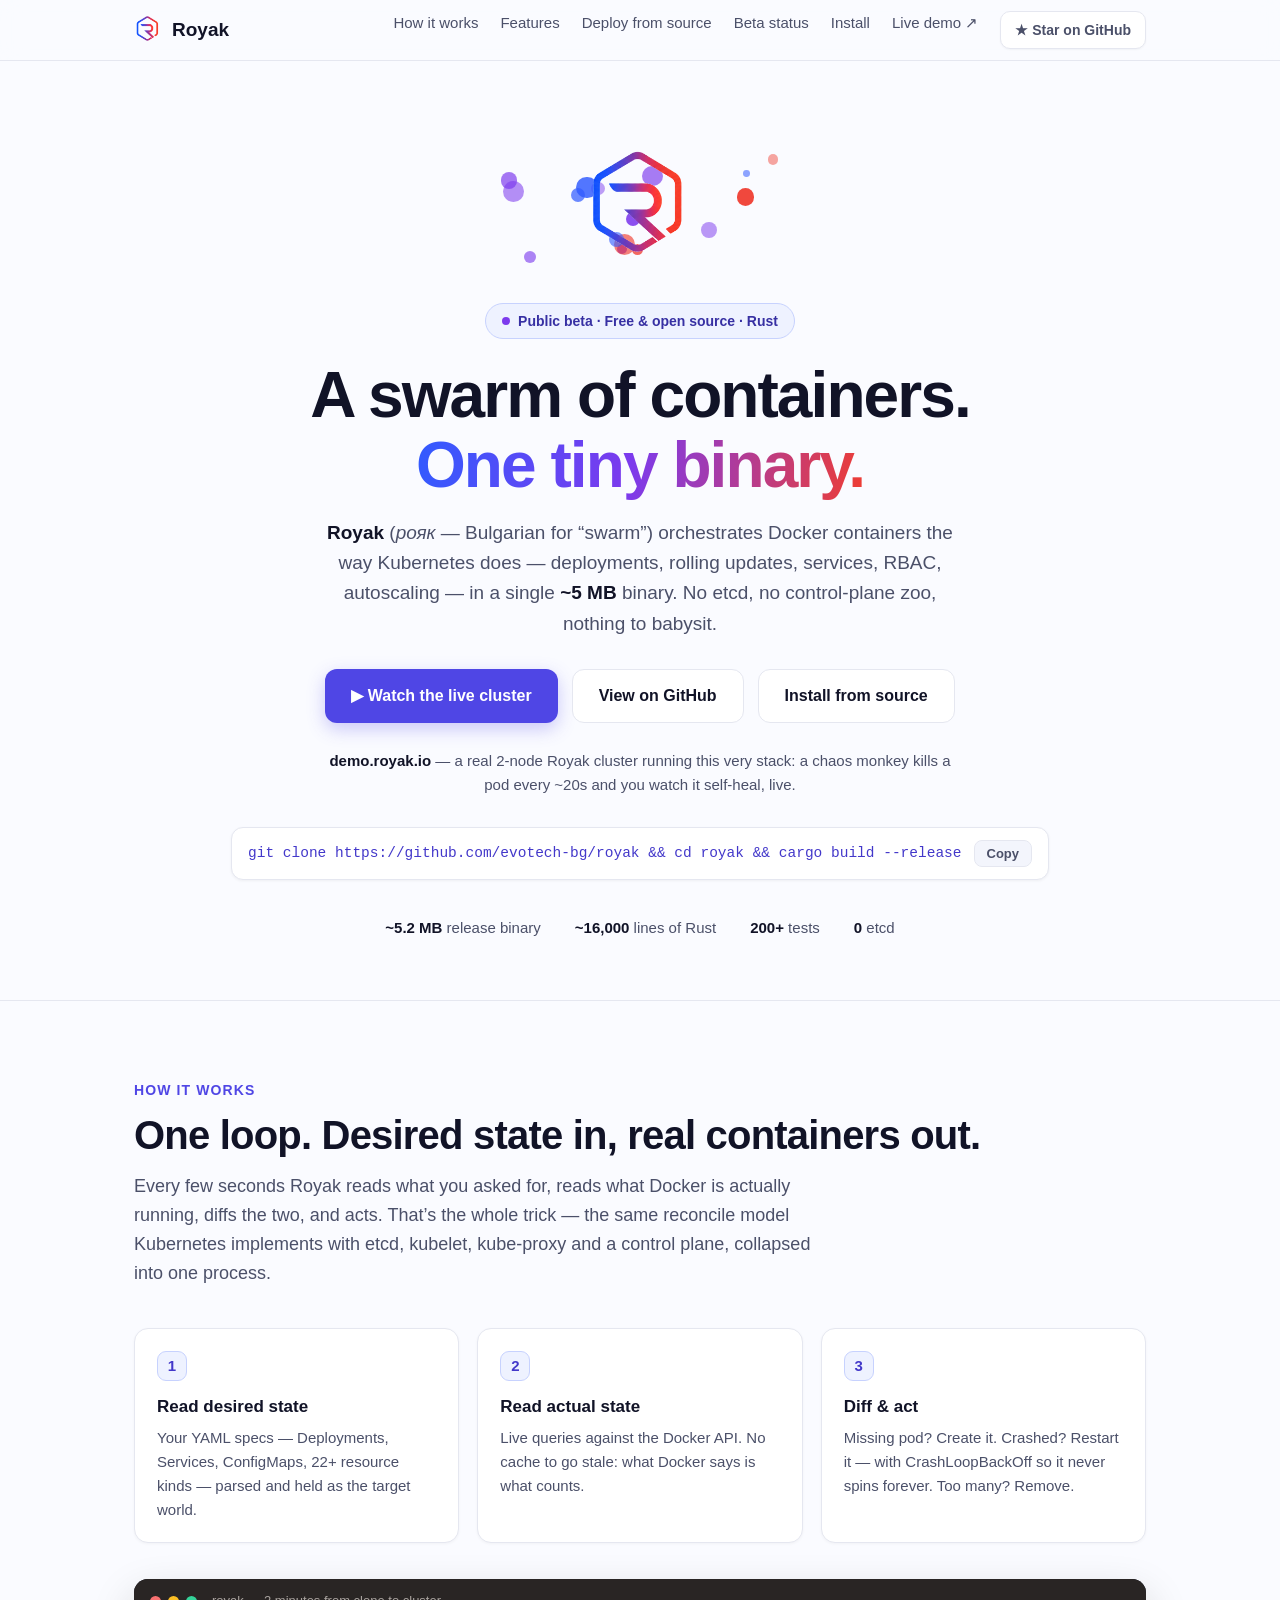
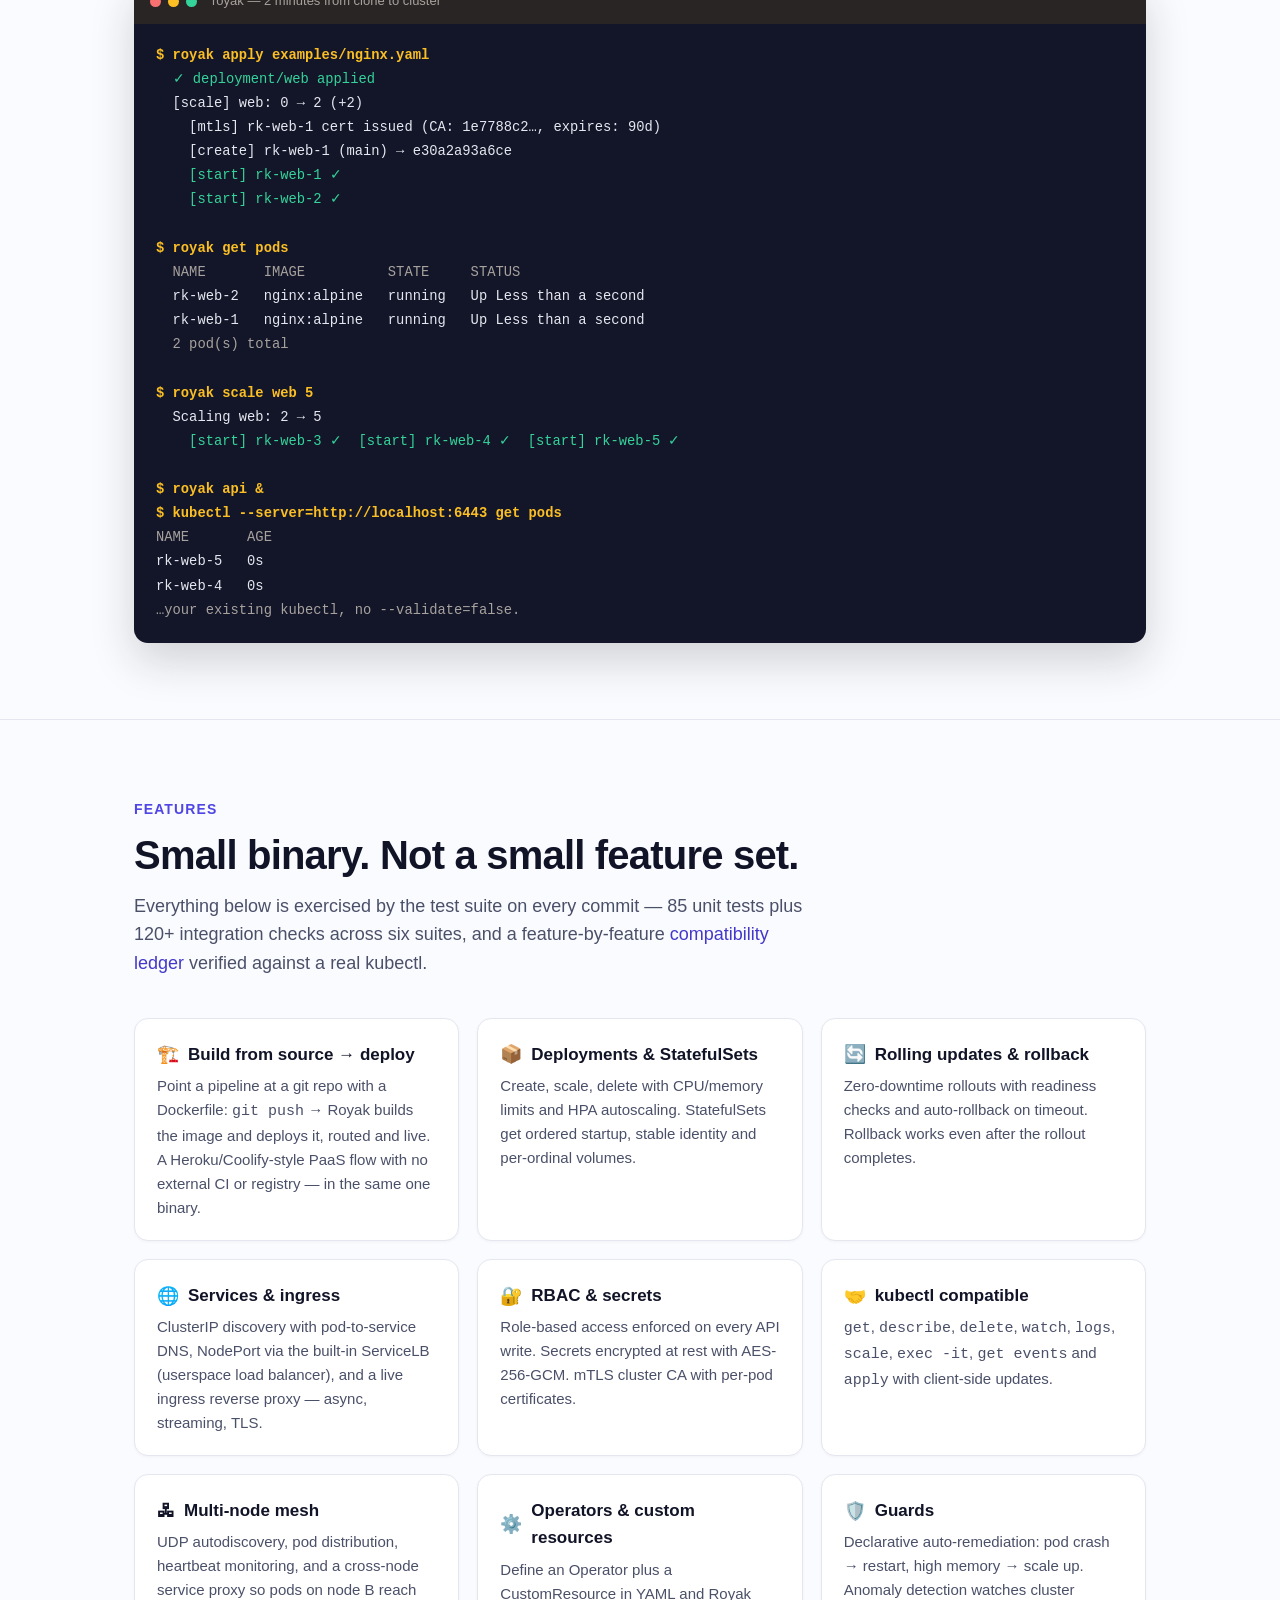
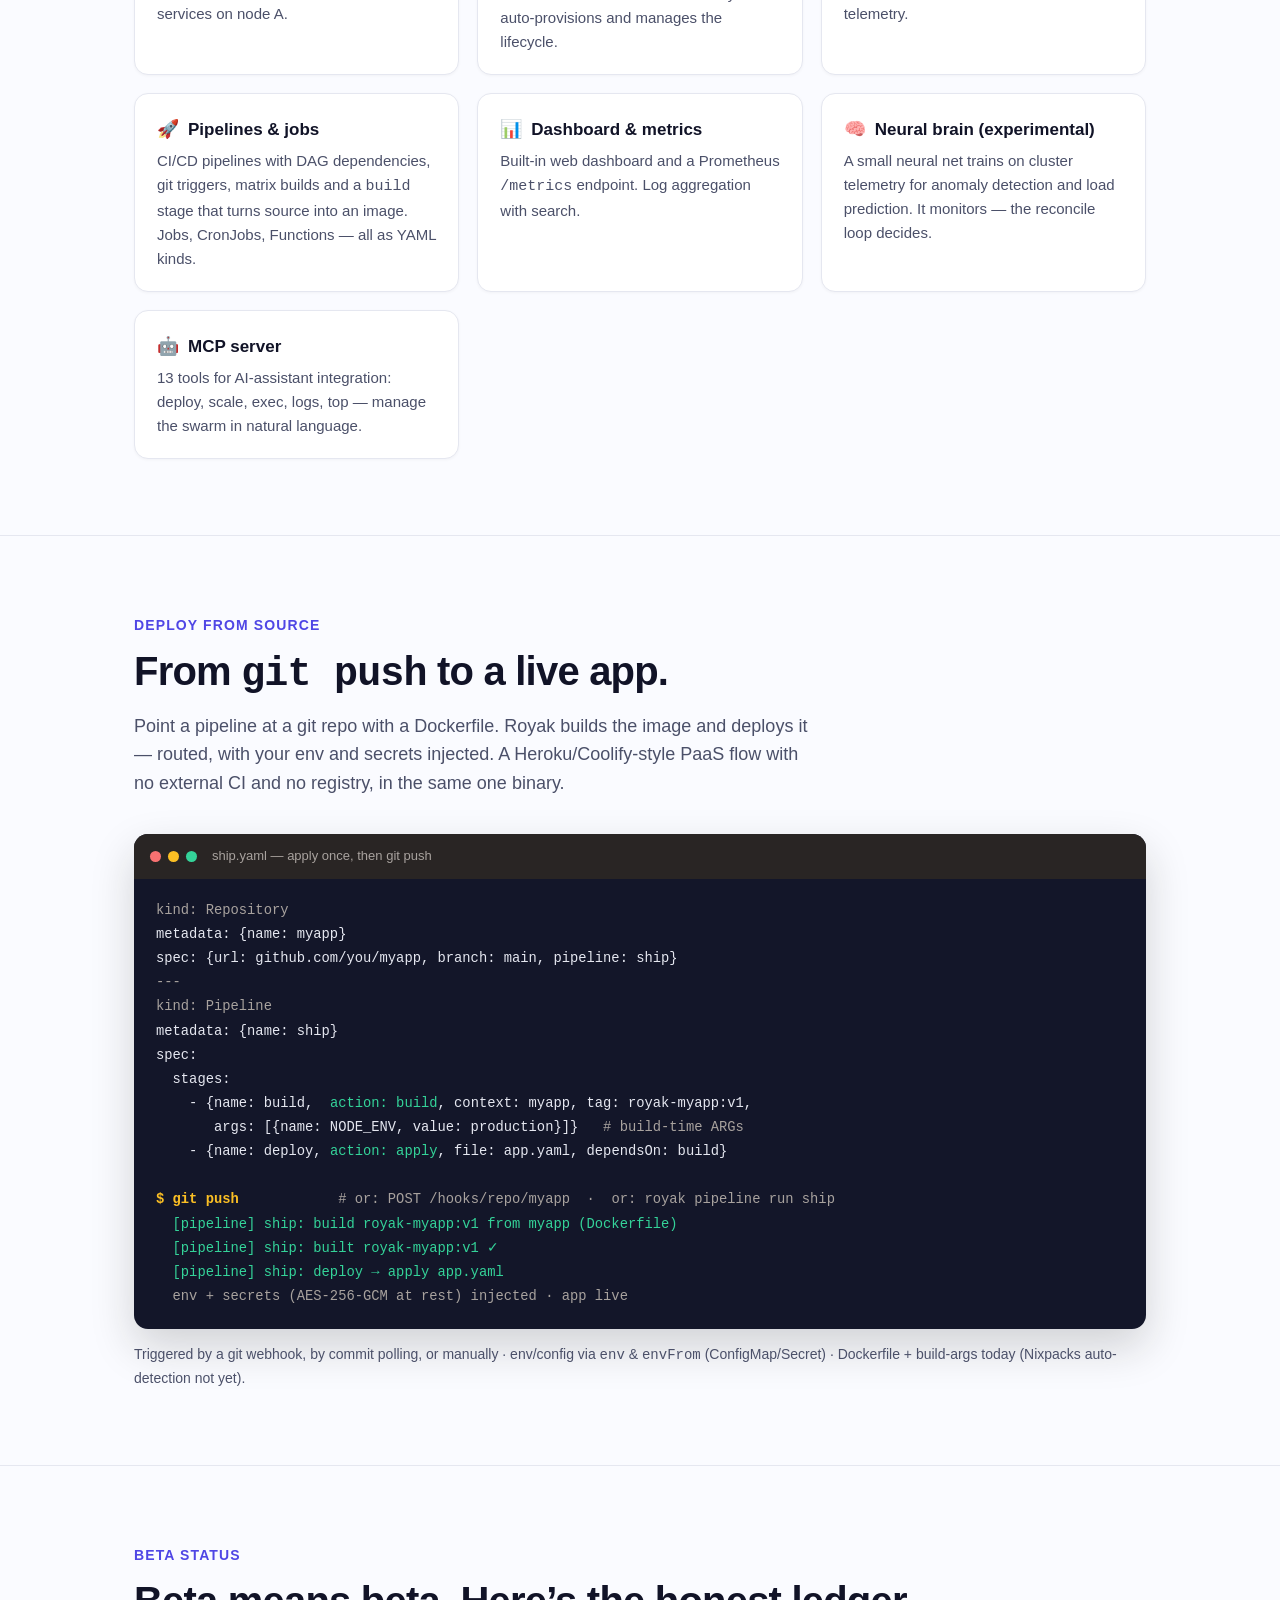
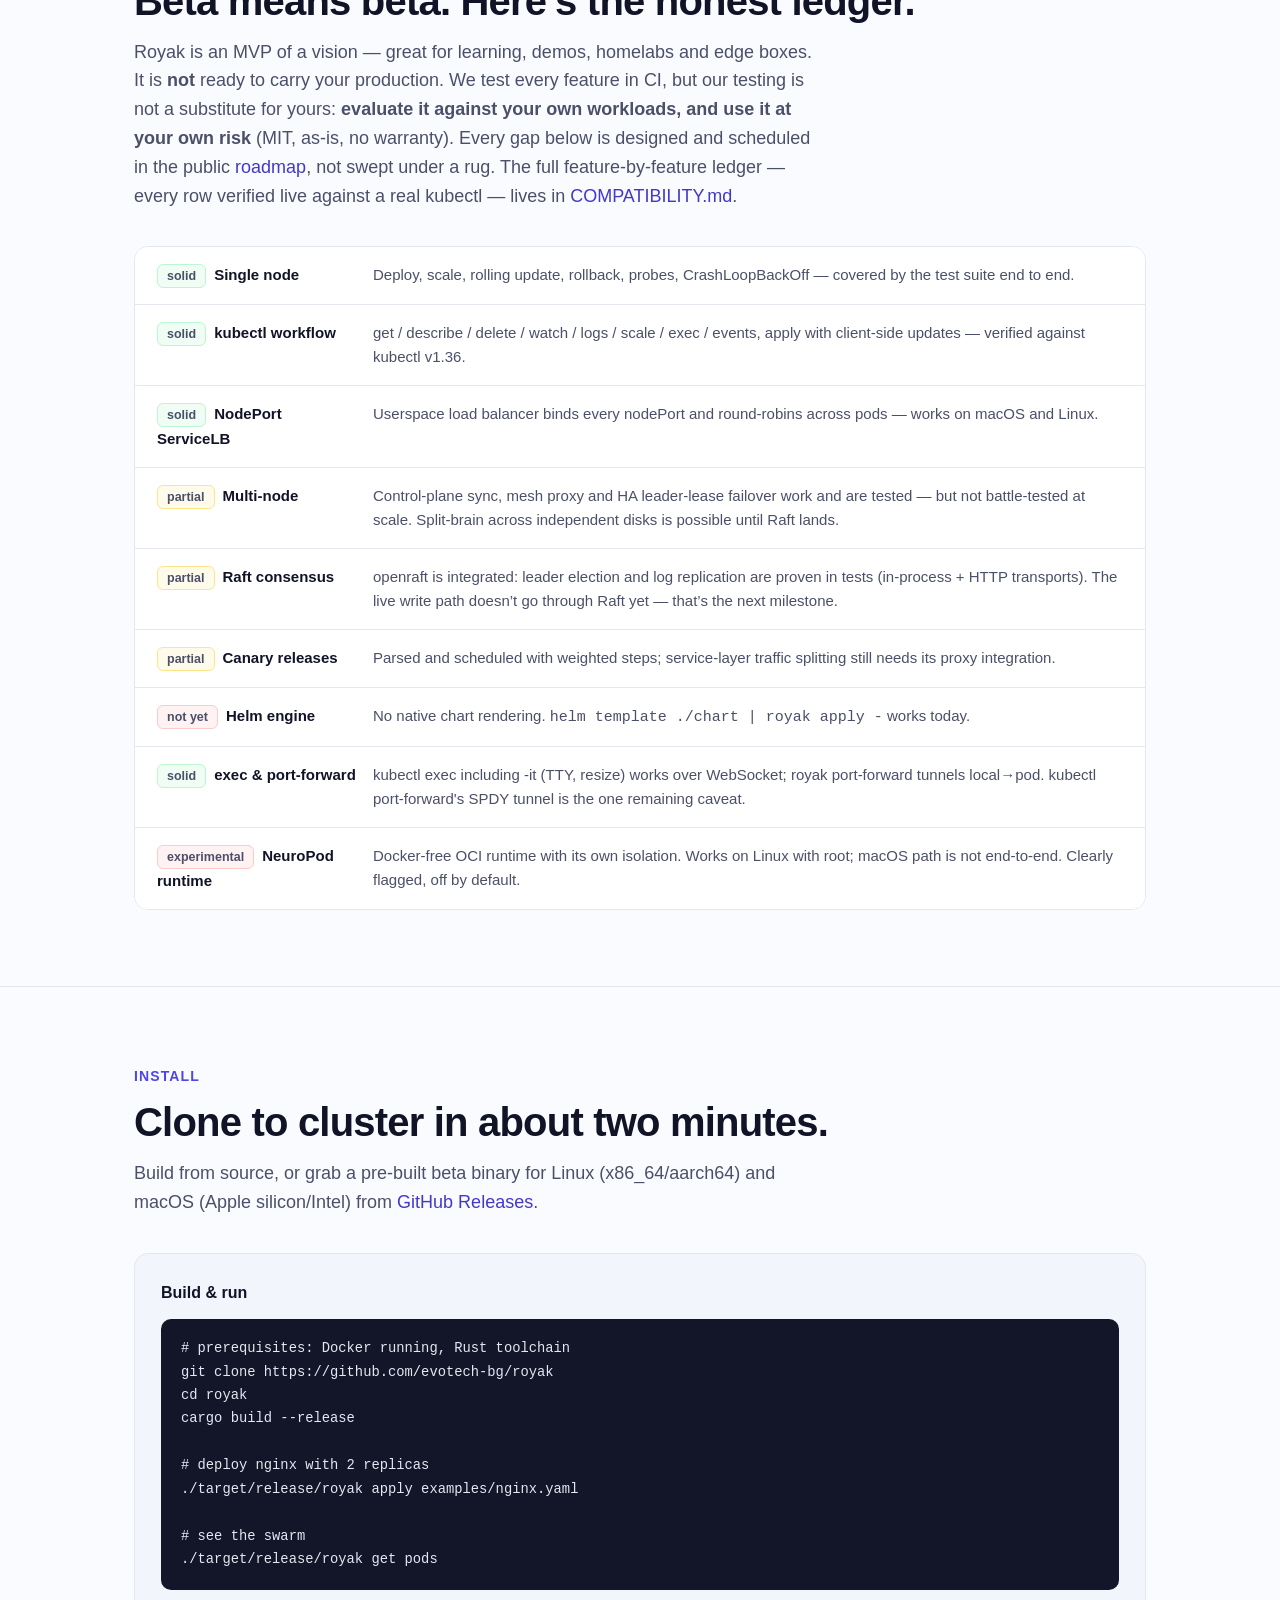
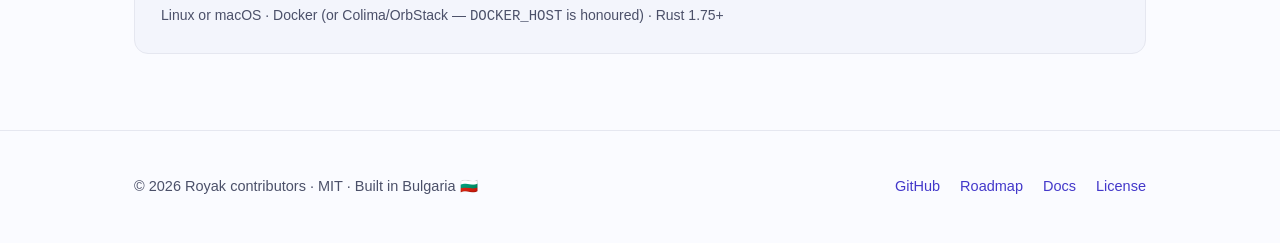
==== commit 0ea5d45c: "demo: finale — server-side chaos, benchmark + NeuroCaddy panels, real uptime, site link A server-sid" ====
--- a/docs/index.html
+++ b/docs/index.html
@@ -155,6 +155,7 @@
       <a href="#deploy">Deploy from source</a>
       <a href="#beta">Beta status</a>
       <a href="#install">Install</a>
+      <a href="https://demo.royak.io" target="_blank" rel="noopener">Live demo&nbsp;↗</a>
       <a class="gh-btn" href="https://github.com/evotech-bg/royak">★ Star on GitHub</a>
     </div>
   </div>
@@ -169,9 +170,12 @@
     Kubernetes does — deployments, rolling updates, services, RBAC, autoscaling — in a single
     <b>~5&nbsp;MB</b> binary. No etcd, no control-plane zoo, nothing to babysit.</p>
     <div class="ctas">
-      <a class="btn btn-primary" href="https://github.com/evotech-bg/royak">View on GitHub</a>
+      <a class="btn btn-primary" href="https://demo.royak.io" target="_blank" rel="noopener">▶ Watch the live cluster</a>
+      <a class="btn btn-ghost" href="https://github.com/evotech-bg/royak">View on GitHub</a>
       <a class="btn btn-ghost" href="#install">Install from source</a>
     </div>
+    <p class="sub" style="margin-top:14px;font-size:15px"><b>demo.royak.io</b> — a real 2-node Royak cluster running
+      this very stack: a chaos monkey kills a pod every&nbsp;~20s and you watch it self-heal, live.</p>
     <div class="install-line">
       <code id="install-cmd">git clone https://github.com/evotech-bg/royak && cd royak && cargo build --release</code>
       <button class="copy-btn" onclick="copyCmd()" id="copybtn">Copy</button>
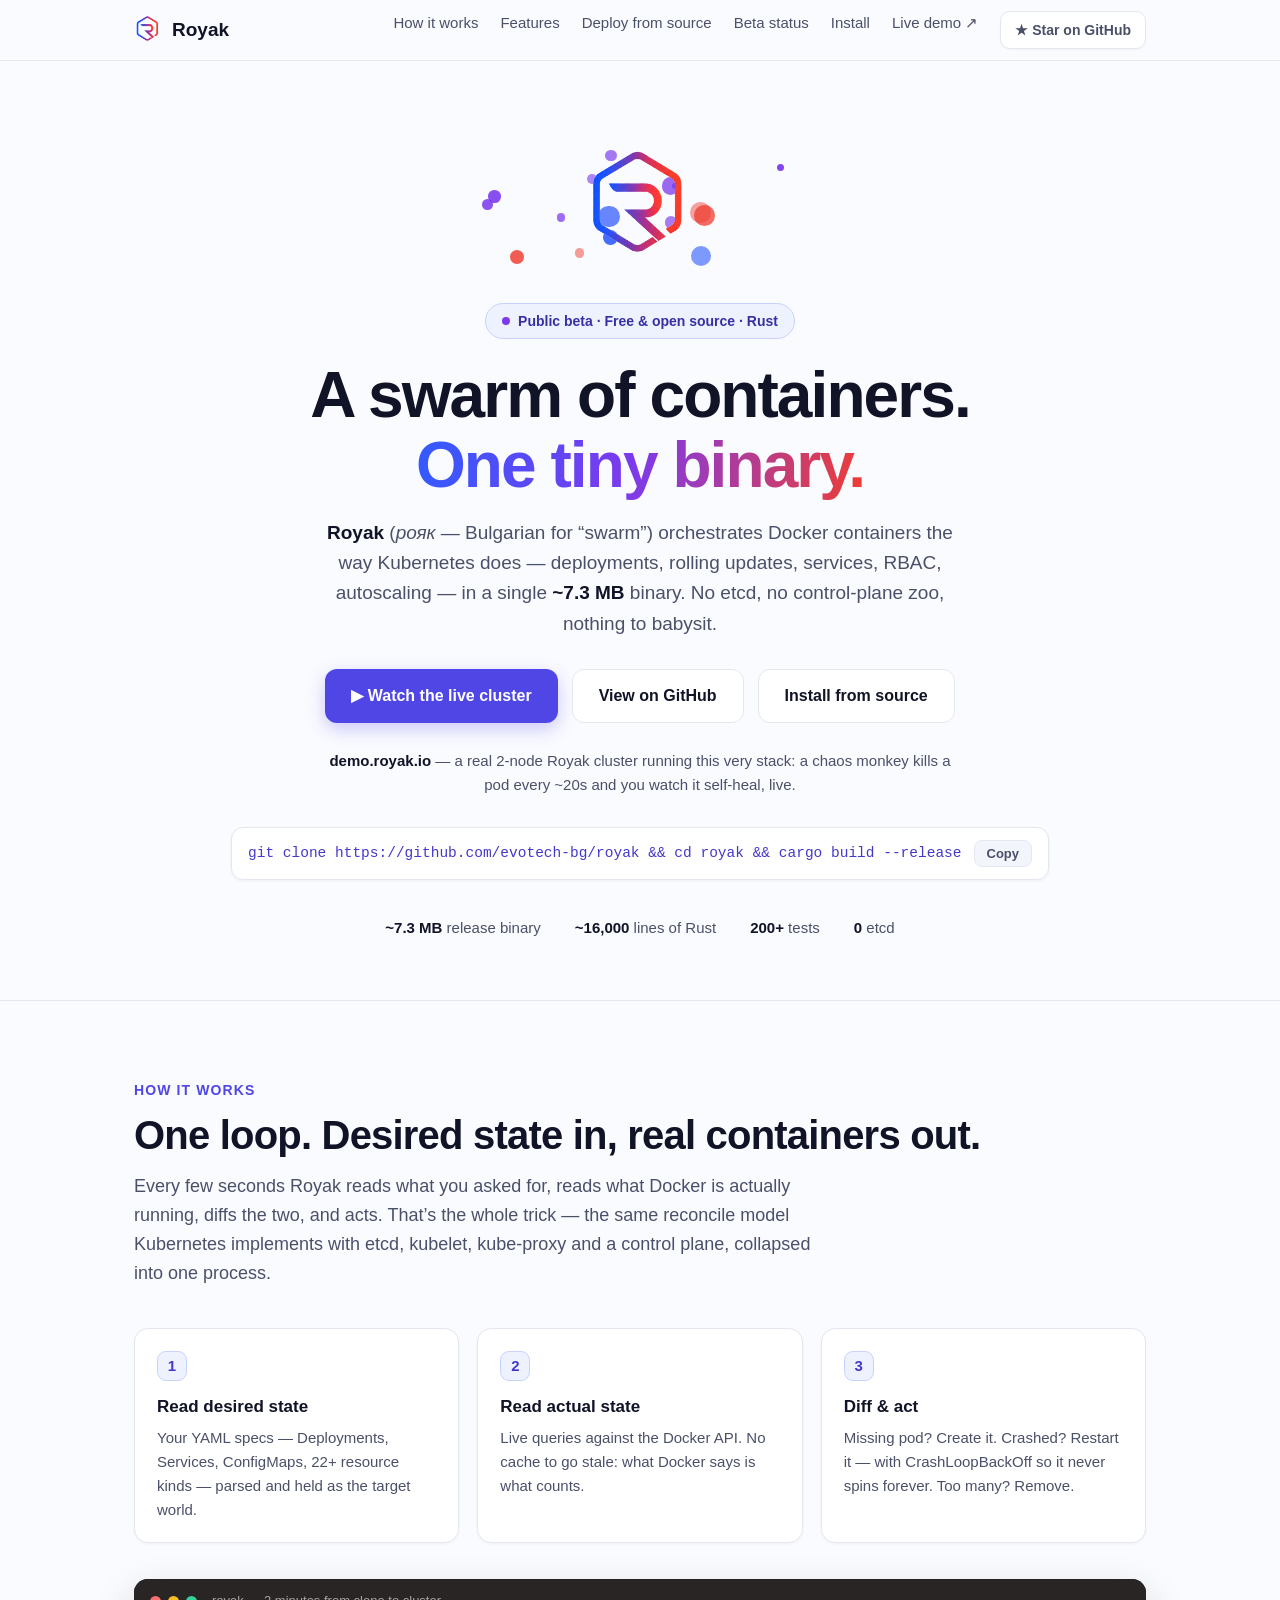
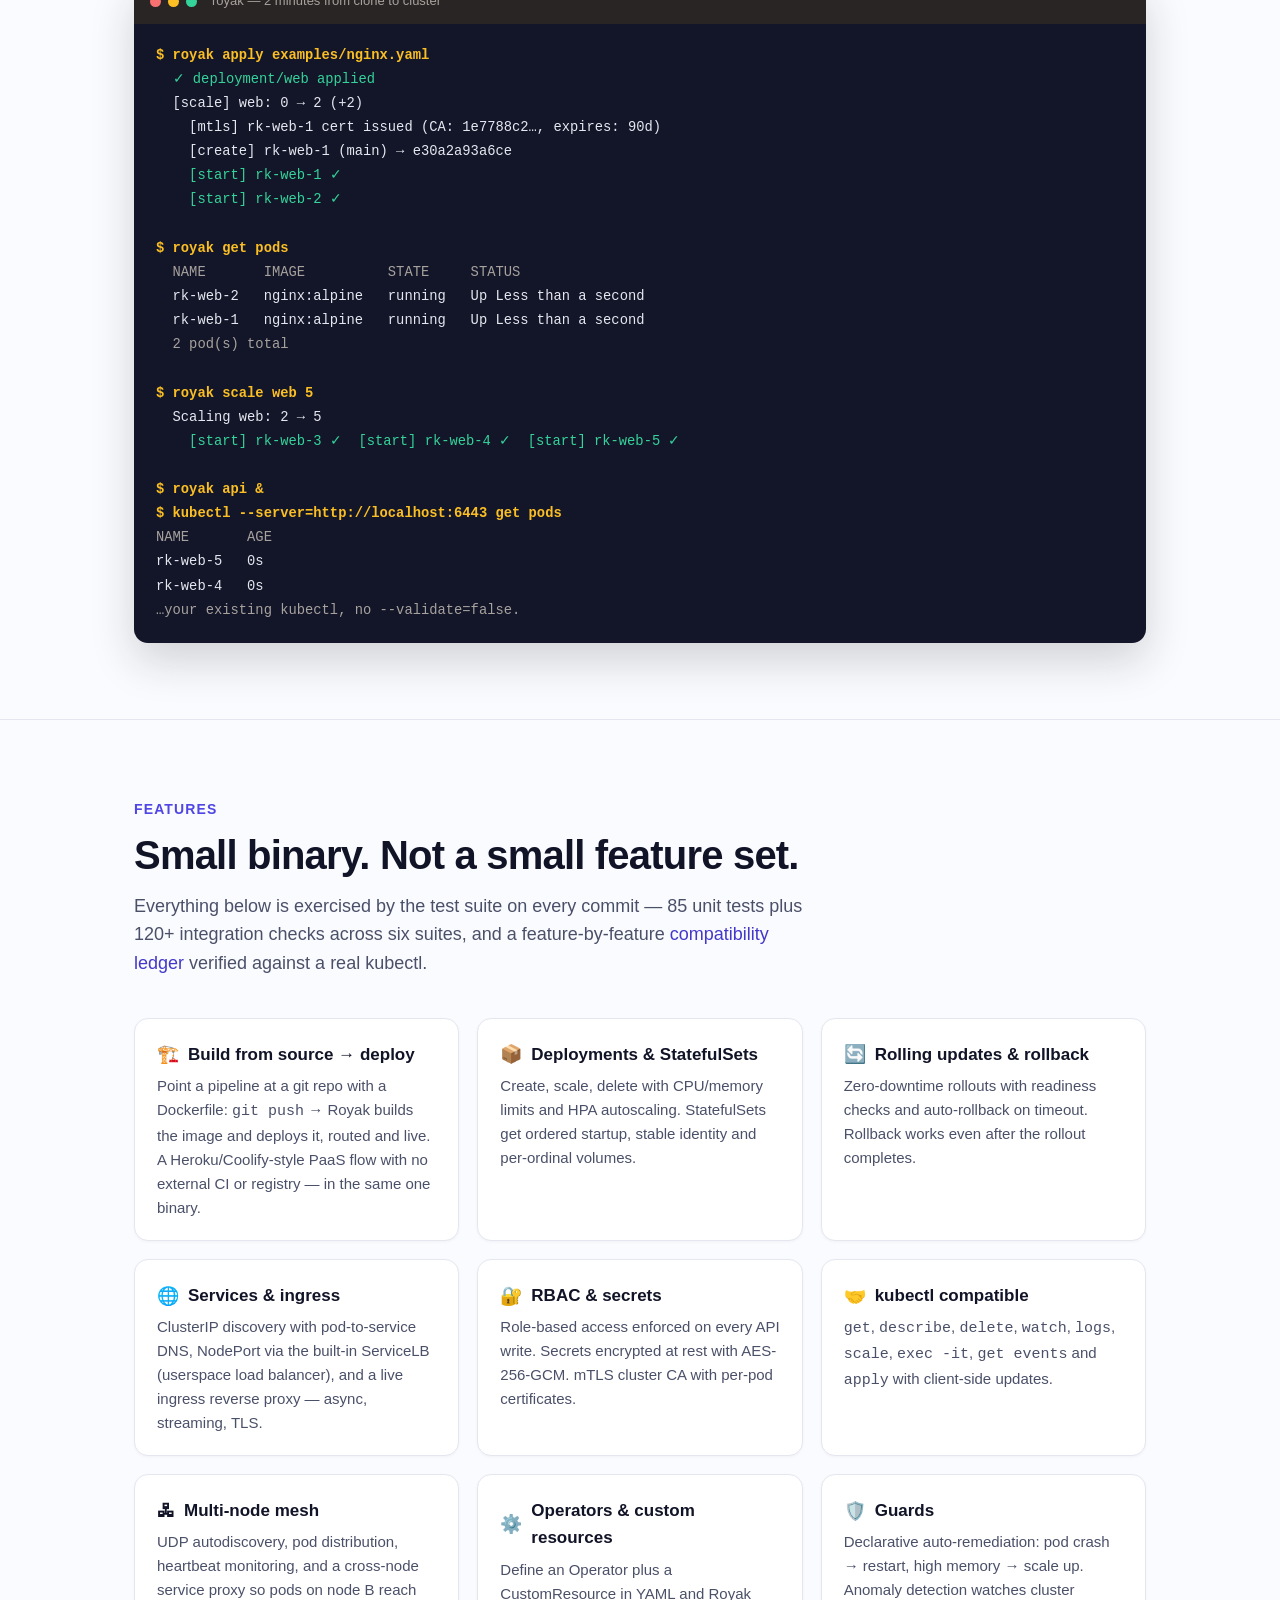
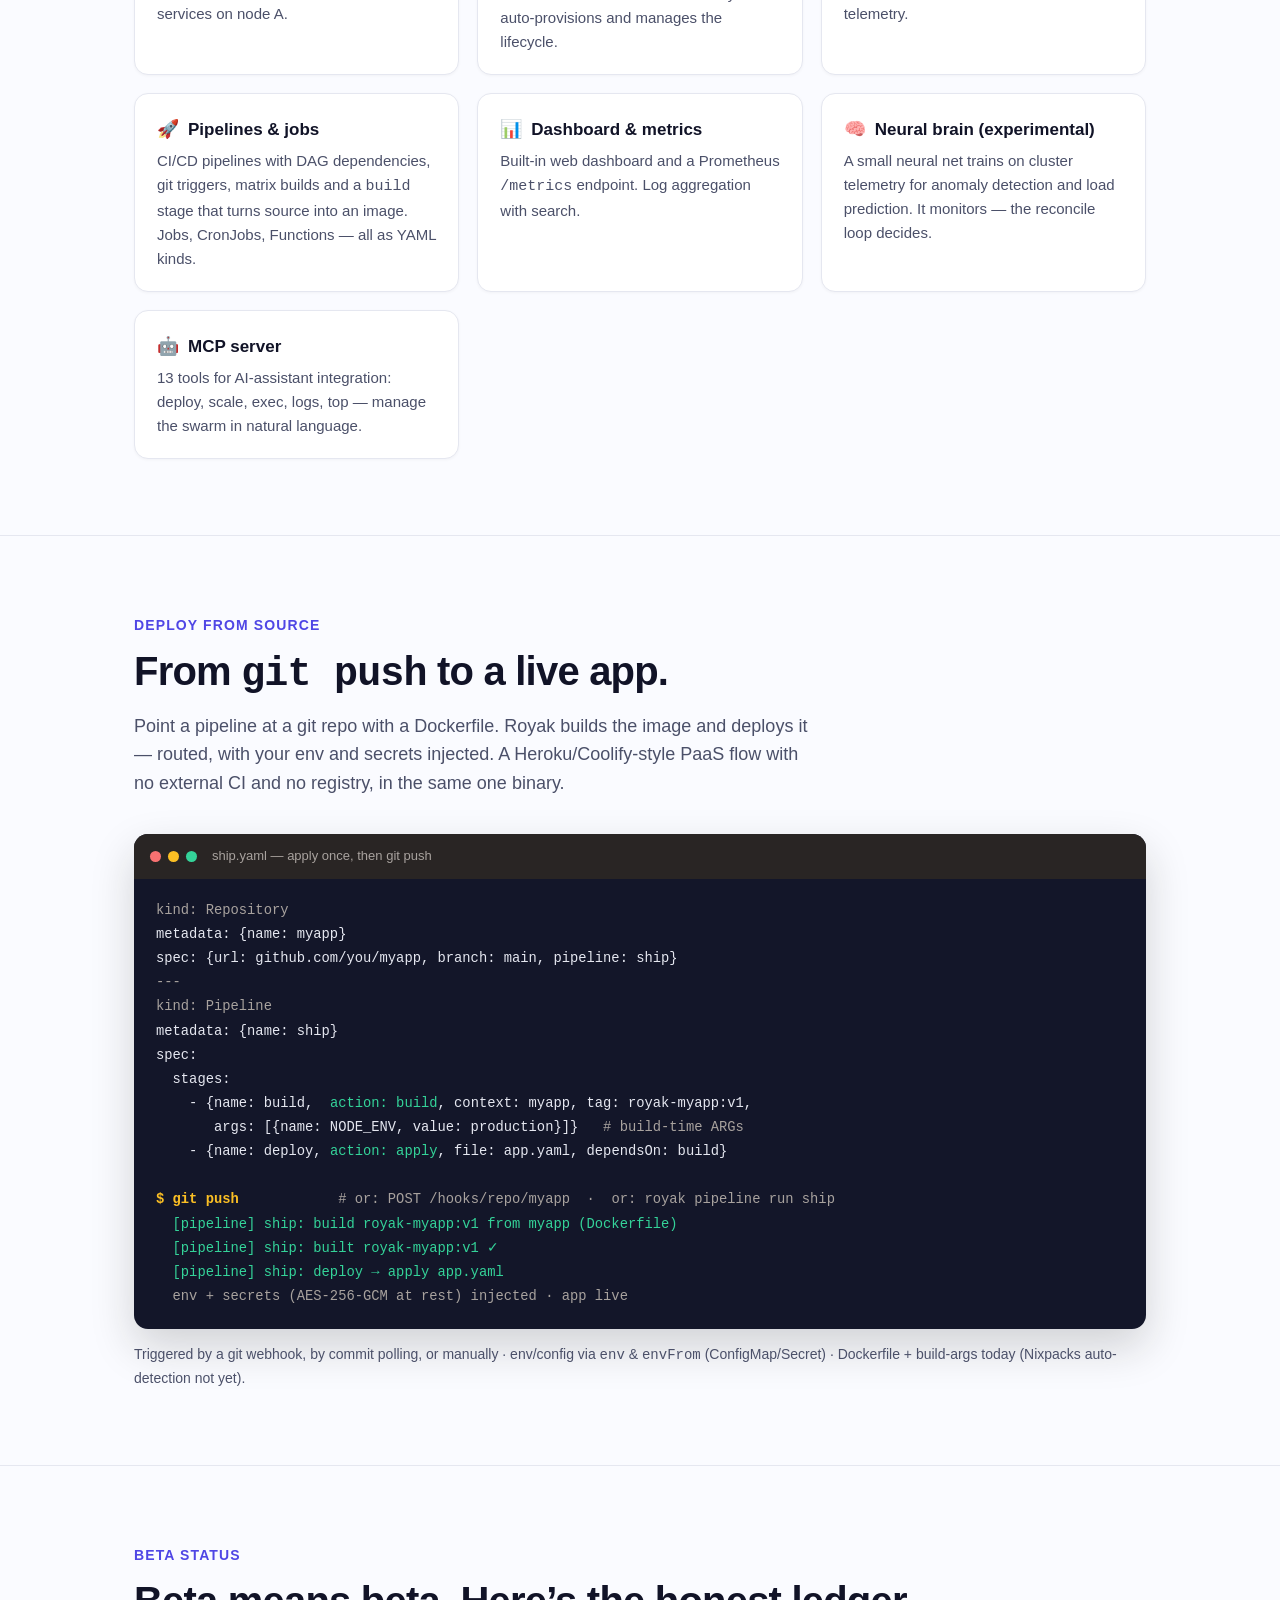
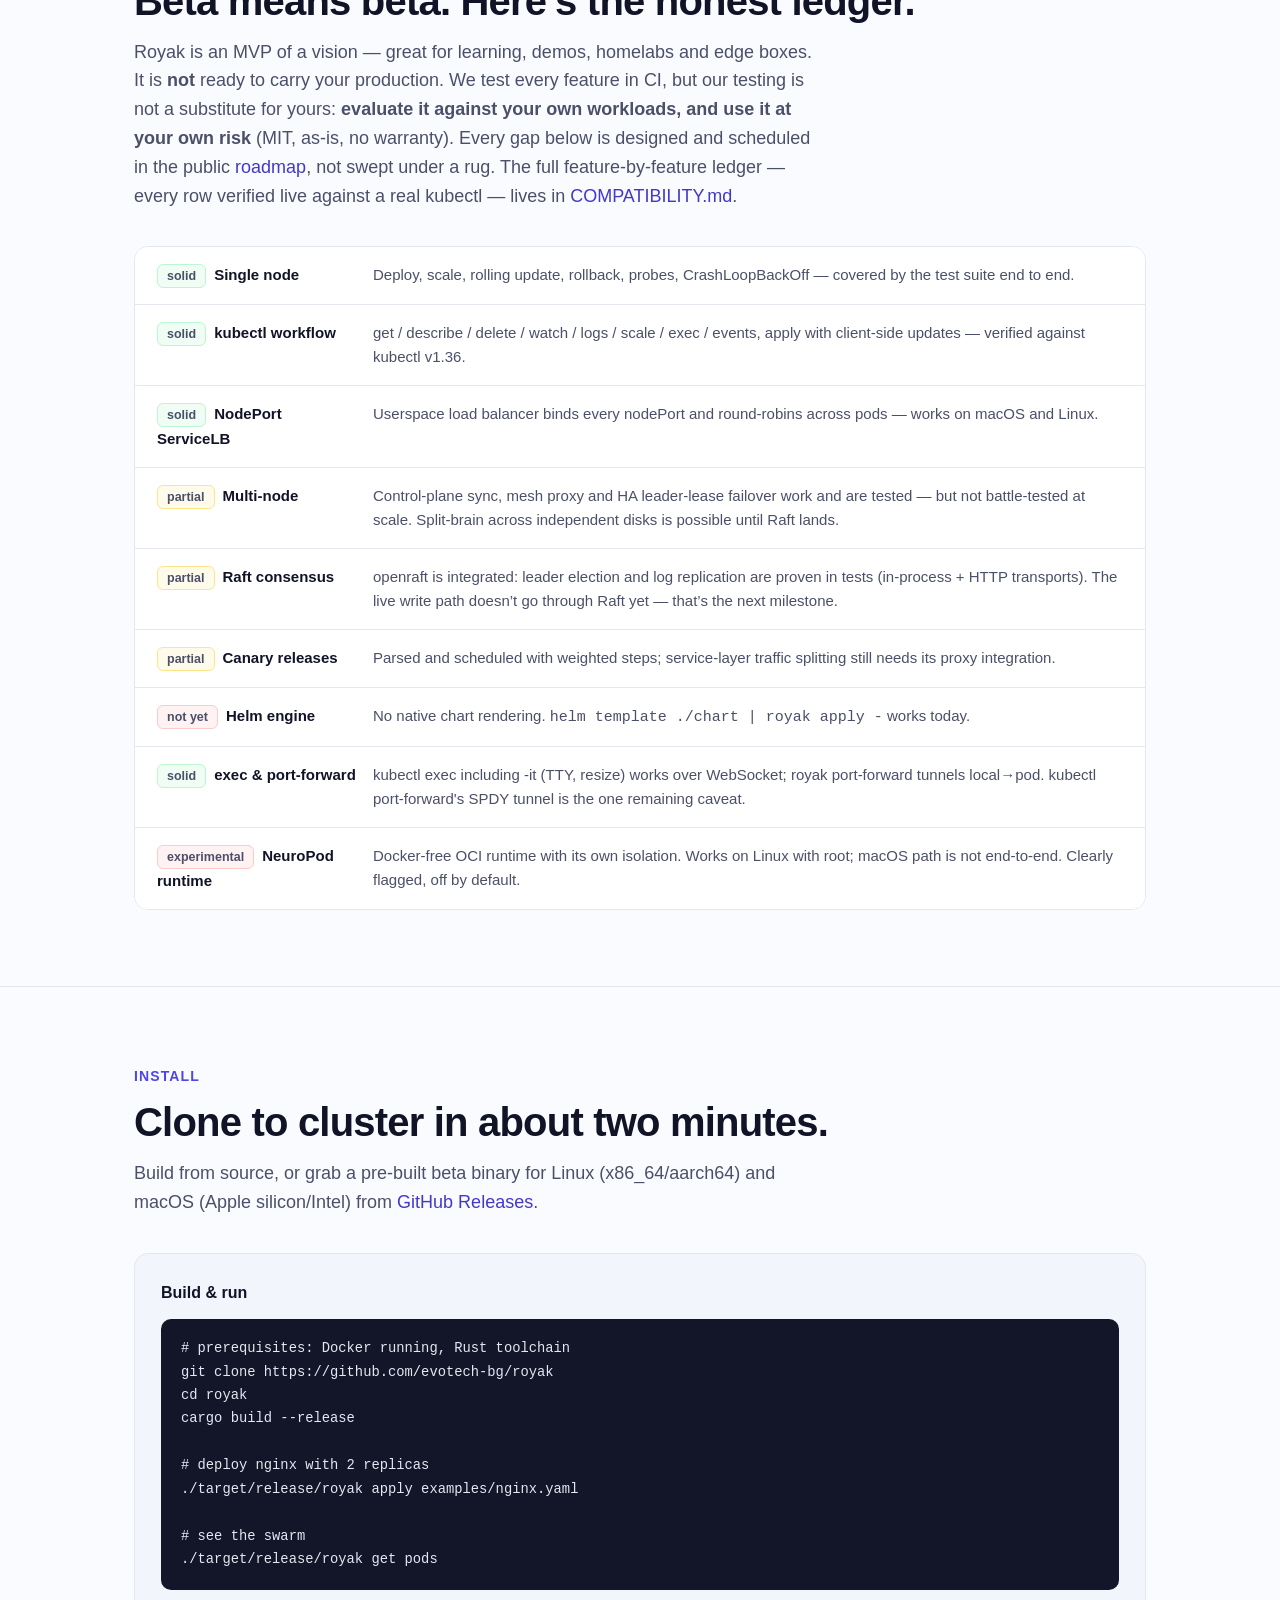
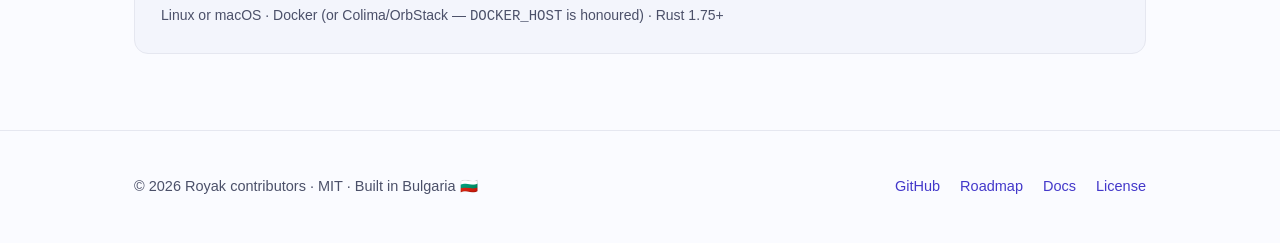
==== commit 84c2c3a1: "docs: correct binary size to ~7.3 MB (grew with multi-node/mesh; was ~5.2)" ====
--- a/docs/index.html
+++ b/docs/index.html
@@ -4,9 +4,9 @@
 <meta charset="UTF-8" />
 <meta name="viewport" content="width=device-width, initial-scale=1.0" />
 <title>Royak — a swarm of containers, one tiny binary</title>
-<meta name="description" content="Royak is a container orchestrator in a single ~5 MB Rust binary. Deployments, rolling updates, services, RBAC, autoscaling and kubectl compatibility — without a control plane to babysit. Public beta." />
+<meta name="description" content="Royak is a container orchestrator in a single ~7.3 MB Rust binary. Deployments, rolling updates, services, RBAC, autoscaling and kubectl compatibility — without a control plane to babysit. Public beta." />
 <meta property="og:title" content="Royak — a swarm of containers, one tiny binary" />
-<meta property="og:description" content="Kubernetes-style orchestration in a single ~5 MB Rust binary. Public beta." />
+<meta property="og:description" content="Kubernetes-style orchestration in a single ~7.3 MB Rust binary. Public beta." />
 <link rel="icon" type="image/png" href="./assets/royak-mark.png" />
 <meta property="og:image" content="https://evotech-bg.github.io/royak/assets/royak-og.png" />
 <style>
@@ -168,7 +168,7 @@
     <h1>A swarm of containers.<br /><span class="accent">One tiny binary.</span></h1>
     <p class="sub"><b>Royak</b> (<i>рояк</i> — Bulgarian for “swarm”) orchestrates Docker containers the way
     Kubernetes does — deployments, rolling updates, services, RBAC, autoscaling — in a single
-    <b>~5&nbsp;MB</b> binary. No etcd, no control-plane zoo, nothing to babysit.</p>
+    <b>~7.3&nbsp;MB</b> binary. No etcd, no control-plane zoo, nothing to babysit.</p>
     <div class="ctas">
       <a class="btn btn-primary" href="https://demo.royak.io" target="_blank" rel="noopener">▶ Watch the live cluster</a>
       <a class="btn btn-ghost" href="https://github.com/evotech-bg/royak">View on GitHub</a>
@@ -181,7 +181,7 @@
       <button class="copy-btn" onclick="copyCmd()" id="copybtn">Copy</button>
     </div>
     <div class="stats">
-      <span><b>~5.2 MB</b> release binary</span>
+      <span><b>~7.3 MB</b> release binary</span>
       <span><b>~16,000</b> lines of Rust</span>
       <span><b>200+</b> tests</span>
       <span><b>0</b> etcd</span>
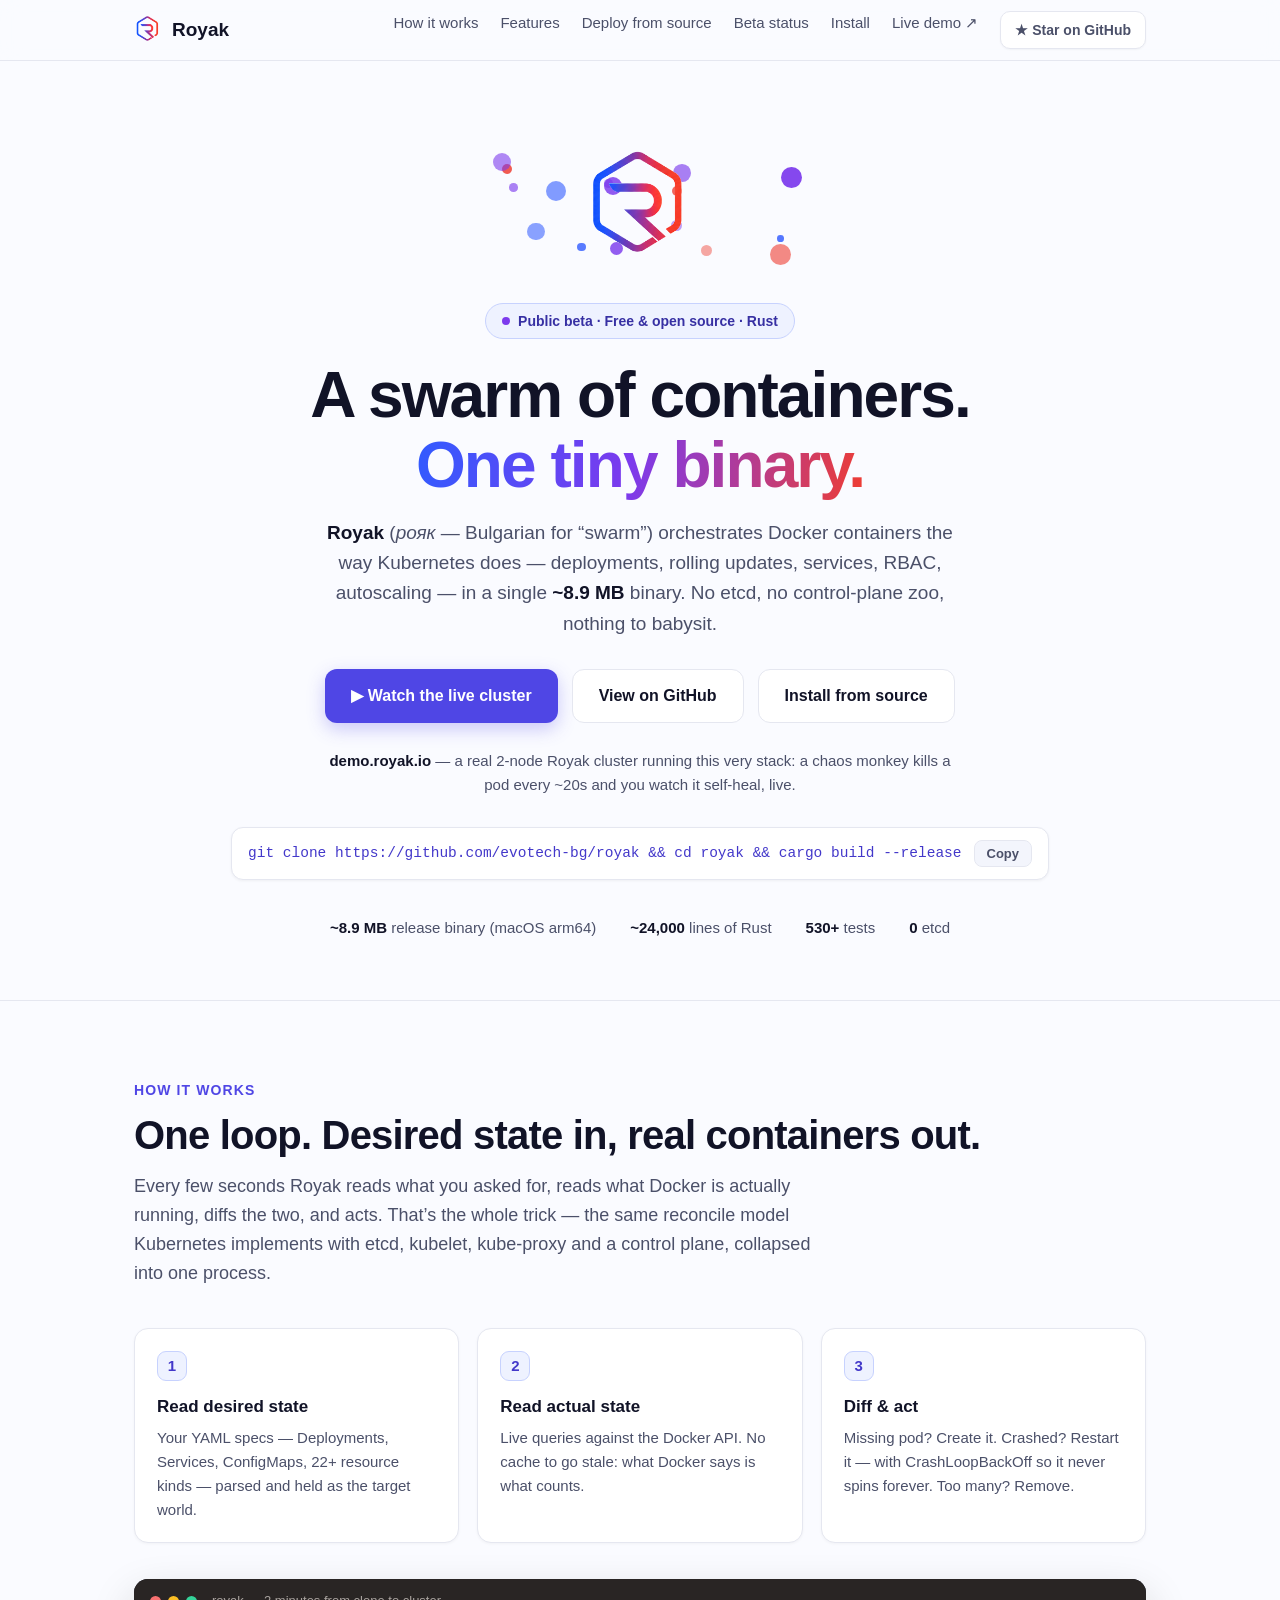
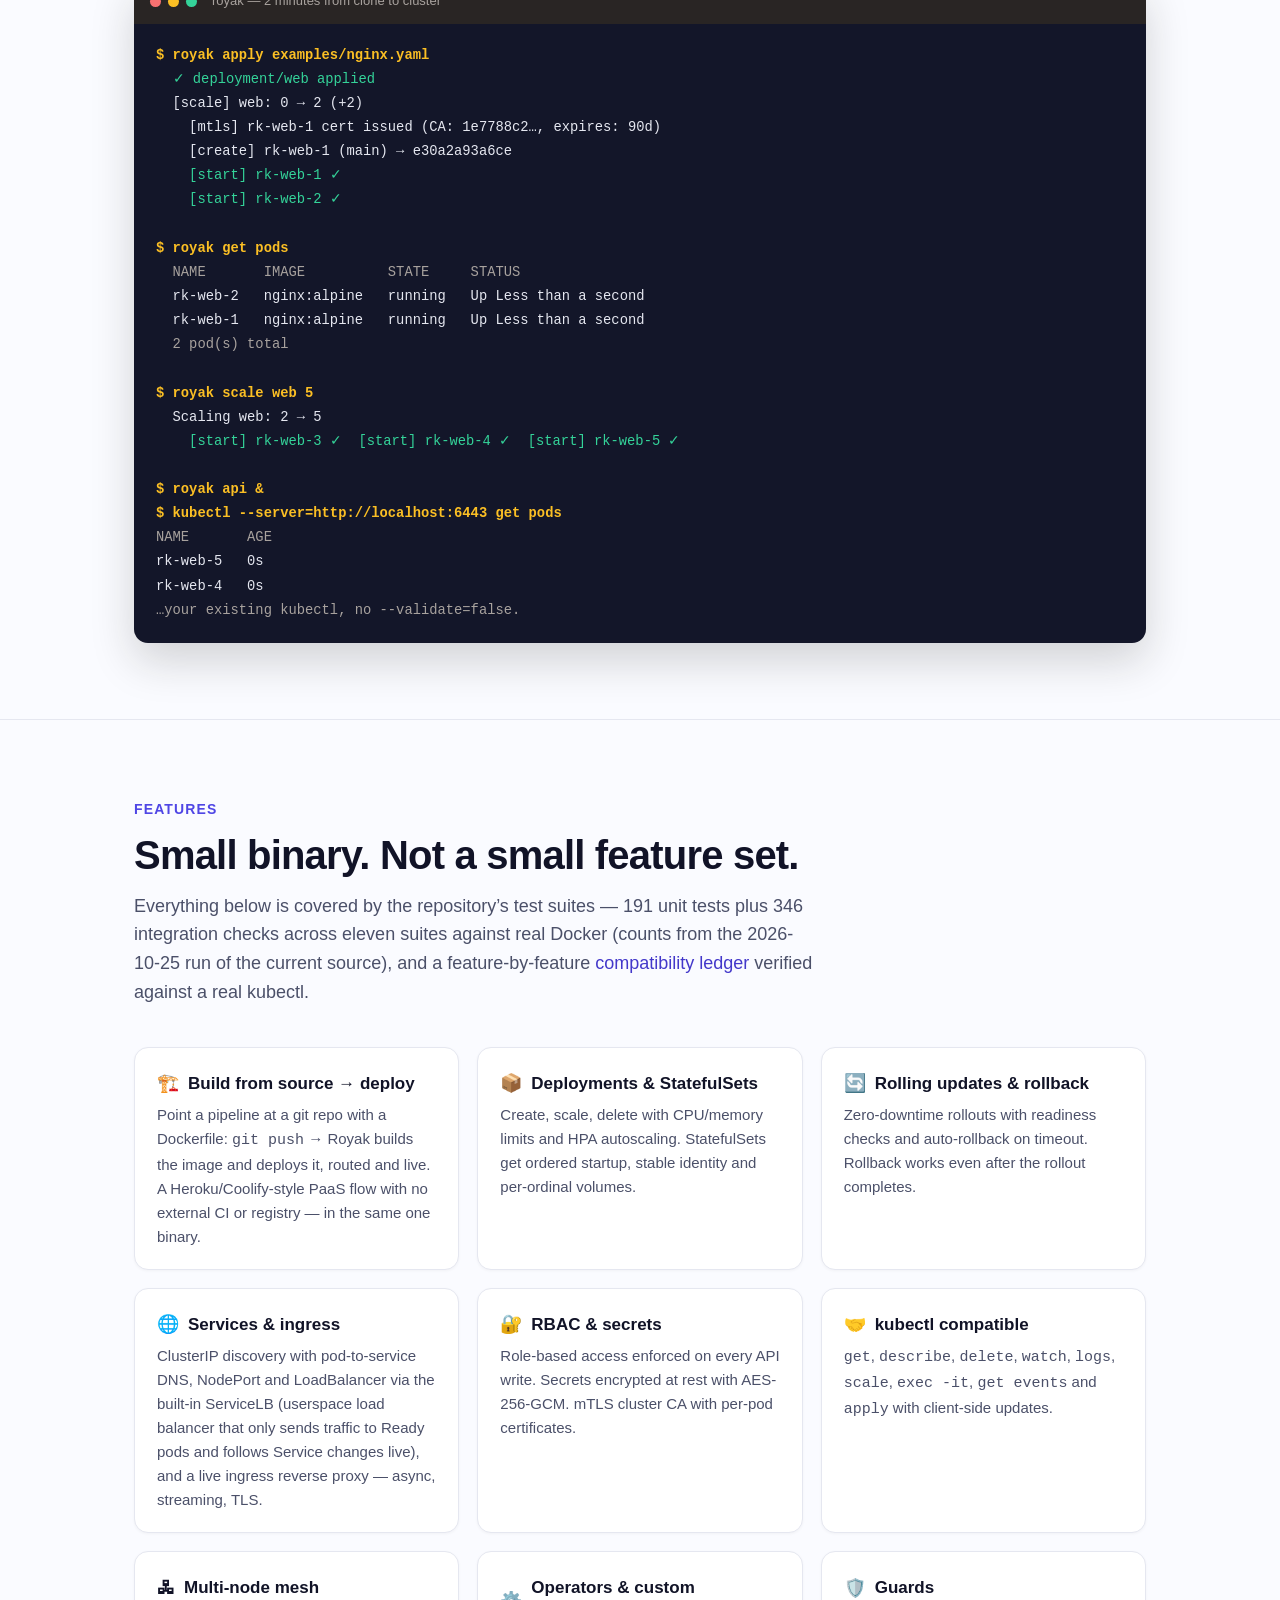
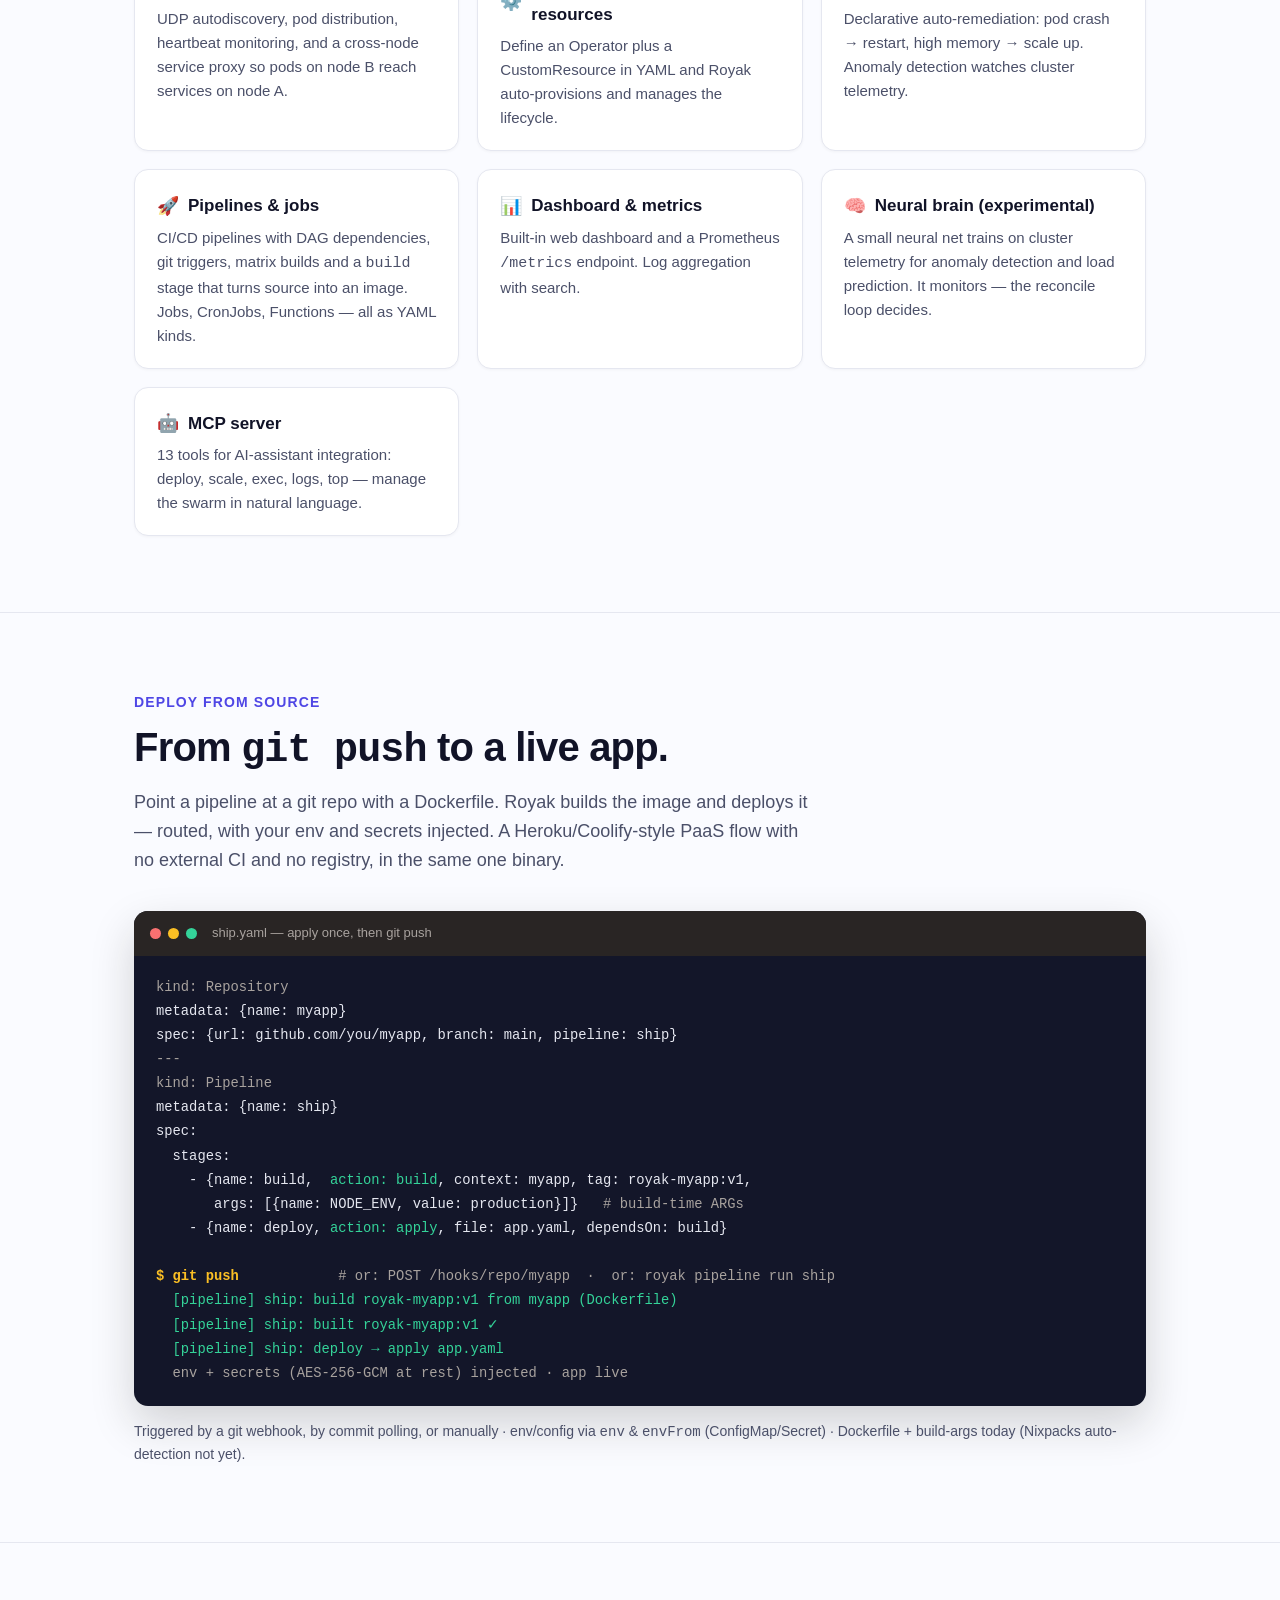
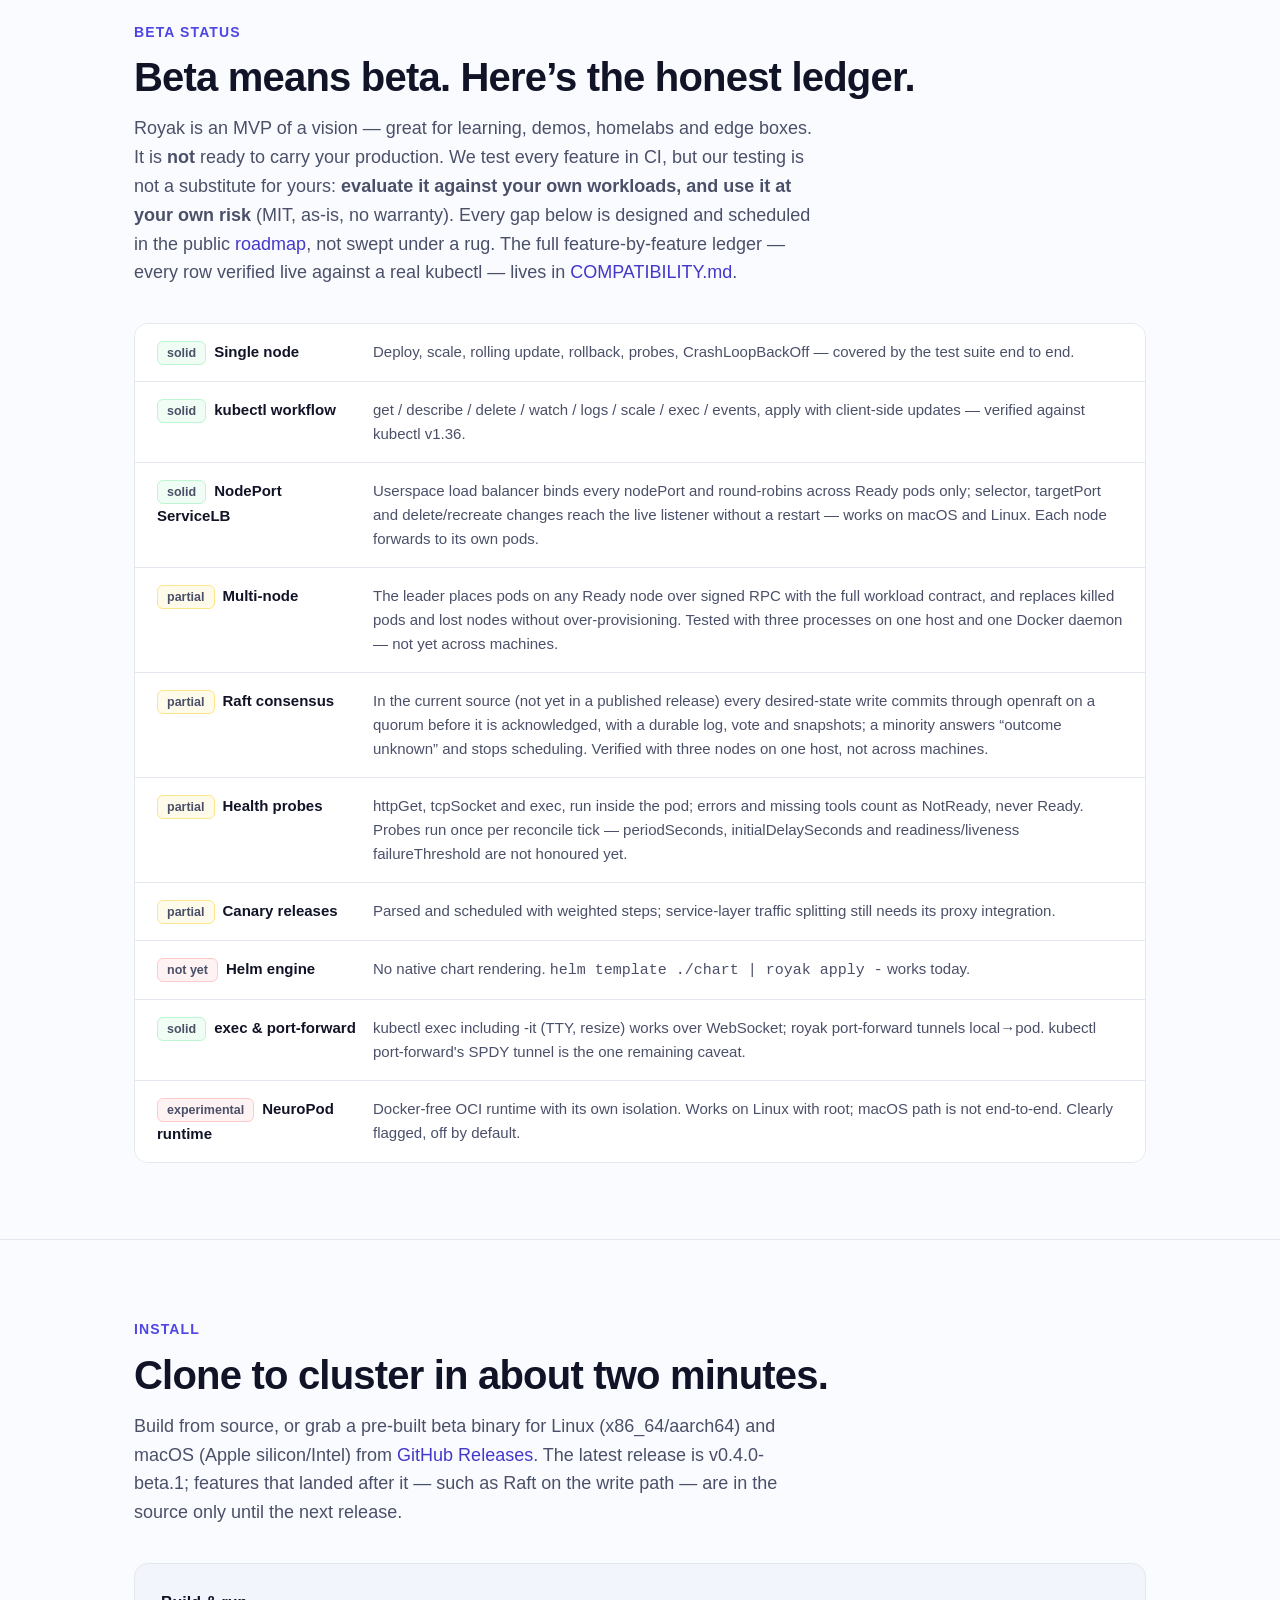
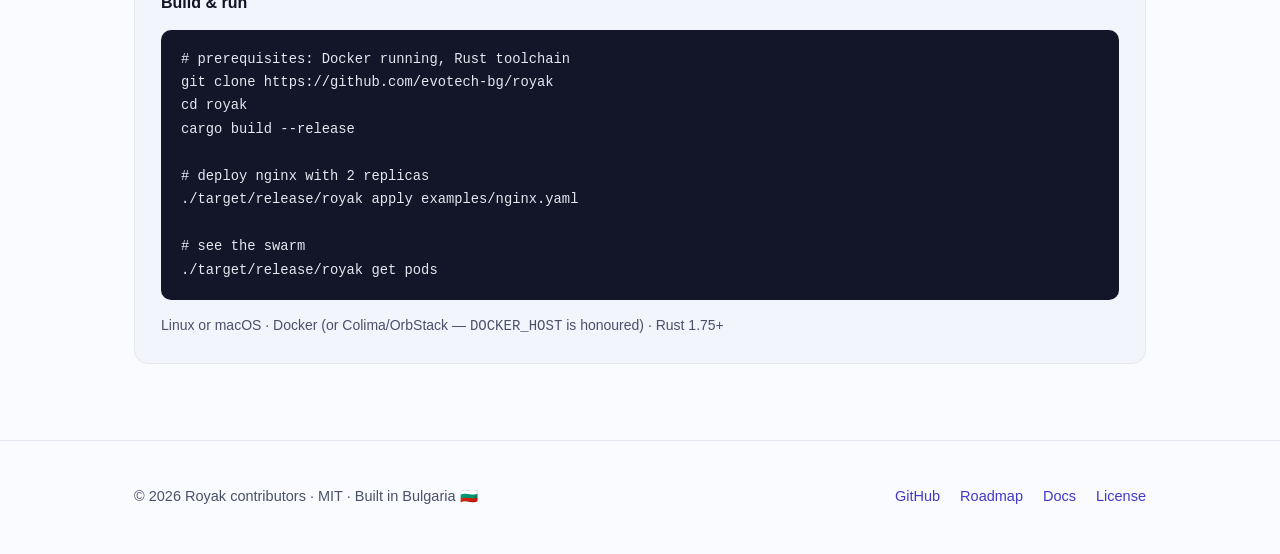
==== commit e2d3ca9f: "Open beta: Connect, topology, lifecycle hardening and experimental storage/backup" ====
--- a/docs/index.html
+++ b/docs/index.html
@@ -4,9 +4,9 @@
 <meta charset="UTF-8" />
 <meta name="viewport" content="width=device-width, initial-scale=1.0" />
 <title>Royak — a swarm of containers, one tiny binary</title>
-<meta name="description" content="Royak is a container orchestrator in a single ~7.3 MB Rust binary. Deployments, rolling updates, services, RBAC, autoscaling and kubectl compatibility — without a control plane to babysit. Public beta." />
+<meta name="description" content="Royak is a container orchestrator in a single ~8.9 MB Rust binary. Deployments, rolling updates, services, RBAC, autoscaling and kubectl compatibility — without a control plane to babysit. Public beta." />
 <meta property="og:title" content="Royak — a swarm of containers, one tiny binary" />
-<meta property="og:description" content="Kubernetes-style orchestration in a single ~7.3 MB Rust binary. Public beta." />
+<meta property="og:description" content="Kubernetes-style orchestration in a single ~8.9 MB Rust binary. Public beta." />
 <link rel="icon" type="image/png" href="./assets/royak-mark.png" />
 <meta property="og:image" content="https://evotech-bg.github.io/royak/assets/royak-og.png" />
 <style>
@@ -168,7 +168,7 @@
     <h1>A swarm of containers.<br /><span class="accent">One tiny binary.</span></h1>
     <p class="sub"><b>Royak</b> (<i>рояк</i> — Bulgarian for “swarm”) orchestrates Docker containers the way
     Kubernetes does — deployments, rolling updates, services, RBAC, autoscaling — in a single
-    <b>~7.3&nbsp;MB</b> binary. No etcd, no control-plane zoo, nothing to babysit.</p>
+    <b>~8.9&nbsp;MB</b> binary. No etcd, no control-plane zoo, nothing to babysit.</p>
     <div class="ctas">
       <a class="btn btn-primary" href="https://demo.royak.io" target="_blank" rel="noopener">▶ Watch the live cluster</a>
       <a class="btn btn-ghost" href="https://github.com/evotech-bg/royak">View on GitHub</a>
@@ -181,9 +181,9 @@
       <button class="copy-btn" onclick="copyCmd()" id="copybtn">Copy</button>
     </div>
     <div class="stats">
-      <span><b>~7.3 MB</b> release binary</span>
-      <span><b>~16,000</b> lines of Rust</span>
-      <span><b>200+</b> tests</span>
+      <span><b>~8.9 MB</b> release binary (macOS arm64)</span>
+      <span><b>~24,000</b> lines of Rust</span>
+      <span><b>530+</b> tests</span>
       <span><b>0</b> etcd</span>
     </div>
   </div>
@@ -235,15 +235,16 @@
   <div class="wrap">
     <span class="kicker">Features</span>
     <h2>Small binary. Not a small feature set.</h2>
-    <p class="lead">Everything below is exercised by the test suite on every commit — 85 unit tests
-    plus 120+ integration checks across six suites, and a feature-by-feature
+    <p class="lead">Everything below is covered by the repository’s test suites — 191 unit tests
+    plus 346 integration checks across eleven suites against real Docker (counts from the
+    2026-10-25 run of the current source), and a feature-by-feature
     <a href="https://github.com/evotech-bg/royak/blob/main/COMPATIBILITY.md">compatibility ledger</a>
     verified against a real kubectl.</p>
     <div class="grid g3">
       <div class="card"><h3><span class="ico">🏗️</span>Build from source → deploy</h3><p>Point a pipeline at a git repo with a Dockerfile: <code>git push</code> → Royak builds the image and deploys it, routed and live. A Heroku/Coolify-style PaaS flow with no external CI or registry — in the same one binary.</p></div>
       <div class="card"><h3><span class="ico">📦</span>Deployments &amp; StatefulSets</h3><p>Create, scale, delete with CPU/memory limits and HPA autoscaling. StatefulSets get ordered startup, stable identity and per-ordinal volumes.</p></div>
       <div class="card"><h3><span class="ico">🔄</span>Rolling updates &amp; rollback</h3><p>Zero-downtime rollouts with readiness checks and auto-rollback on timeout. Rollback works even after the rollout completes.</p></div>
-      <div class="card"><h3><span class="ico">🌐</span>Services &amp; ingress</h3><p>ClusterIP discovery with pod-to-service DNS, NodePort via the built-in ServiceLB (userspace load balancer), and a live ingress reverse proxy — async, streaming, TLS.</p></div>
+      <div class="card"><h3><span class="ico">🌐</span>Services &amp; ingress</h3><p>ClusterIP discovery with pod-to-service DNS, NodePort and LoadBalancer via the built-in ServiceLB (userspace load balancer that only sends traffic to Ready pods and follows Service changes live), and a live ingress reverse proxy — async, streaming, TLS.</p></div>
       <div class="card"><h3><span class="ico">🔐</span>RBAC &amp; secrets</h3><p>Role-based access enforced on every API write. Secrets encrypted at rest with AES-256-GCM. mTLS cluster CA with per-pod certificates.</p></div>
       <div class="card"><h3><span class="ico">🤝</span>kubectl compatible</h3><p><code>get</code>, <code>describe</code>, <code>delete</code>, <code>watch</code>, <code>logs</code>, <code>scale</code>, <code>exec -it</code>, <code>get events</code> and <code>apply</code> with client-side updates.</p></div>
       <div class="card"><h3><span class="ico">🖧</span>Multi-node mesh</h3><p>UDP autodiscovery, pod distribution, heartbeat monitoring, and a cross-node service proxy so pods on node B reach services on node A.</p></div>
@@ -304,9 +305,10 @@
     <div class="truth">
       <div class="truth-row"><b><span class="tag tag-yes">solid</span>Single node</b><span>Deploy, scale, rolling update, rollback, probes, CrashLoopBackOff — covered by the test suite end to end.</span></div>
       <div class="truth-row"><b><span class="tag tag-yes">solid</span>kubectl workflow</b><span>get / describe / delete / watch / logs / scale / exec / events, apply with client-side updates — verified against kubectl v1.36.</span></div>
-      <div class="truth-row"><b><span class="tag tag-yes">solid</span>NodePort ServiceLB</b><span>Userspace load balancer binds every nodePort and round-robins across pods — works on macOS and Linux.</span></div>
-      <div class="truth-row"><b><span class="tag tag-part">partial</span>Multi-node</b><span>Control-plane sync, mesh proxy and HA leader-lease failover work and are tested — but not battle-tested at scale. Split-brain across independent disks is possible until Raft lands.</span></div>
-      <div class="truth-row"><b><span class="tag tag-part">partial</span>Raft consensus</b><span>openraft is integrated: leader election and log replication are proven in tests (in-process + HTTP transports). The live write path doesn’t go through Raft yet — that’s the next milestone.</span></div>
+      <div class="truth-row"><b><span class="tag tag-yes">solid</span>NodePort ServiceLB</b><span>Userspace load balancer binds every nodePort and round-robins across Ready pods only; selector, targetPort and delete/recreate changes reach the live listener without a restart — works on macOS and Linux. Each node forwards to its own pods.</span></div>
+      <div class="truth-row"><b><span class="tag tag-part">partial</span>Multi-node</b><span>The leader places pods on any Ready node over signed RPC with the full workload contract, and replaces killed pods and lost nodes without over-provisioning. Tested with three processes on one host and one Docker daemon — not yet across machines.</span></div>
+      <div class="truth-row"><b><span class="tag tag-part">partial</span>Raft consensus</b><span>In the current source (not yet in a published release) every desired-state write commits through openraft on a quorum before it is acknowledged, with a durable log, vote and snapshots; a minority answers “outcome unknown” and stops scheduling. Verified with three nodes on one host, not across machines.</span></div>
+      <div class="truth-row"><b><span class="tag tag-part">partial</span>Health probes</b><span>httpGet, tcpSocket and exec, run inside the pod; errors and missing tools count as NotReady, never Ready. Probes run once per reconcile tick — periodSeconds, initialDelaySeconds and readiness/liveness failureThreshold are not honoured yet.</span></div>
       <div class="truth-row"><b><span class="tag tag-part">partial</span>Canary releases</b><span>Parsed and scheduled with weighted steps; service-layer traffic splitting still needs its proxy integration.</span></div>
       <div class="truth-row"><b><span class="tag tag-no">not yet</span>Helm engine</b><span>No native chart rendering. <code>helm template ./chart | royak apply -</code> works today.</span></div>
       <div class="truth-row"><b><span class="tag tag-yes">solid</span>exec &amp; port-forward</b><span>kubectl exec including -it (TTY, resize) works over WebSocket; royak port-forward tunnels local→pod. kubectl port-forward's SPDY tunnel is the one remaining caveat.</span></div>
@@ -321,7 +323,9 @@
     <h2>Clone to cluster in about two minutes.</h2>
     <p class="lead">Build from source, or grab a pre-built beta binary for Linux (x86_64/aarch64) and
     macOS (Apple silicon/Intel) from
-    <a href="https://github.com/evotech-bg/royak/releases">GitHub Releases</a>.</p>
+    <a href="https://github.com/evotech-bg/royak/releases">GitHub Releases</a>. The latest release
+    is v0.4.0-beta.1; features that landed after it — such as Raft on the write path — are in the
+    source only until the next release.</p>
     <div class="install-block">
       <b>Build &amp; run</b>
       <pre># prerequisites: Docker running, Rust toolchain
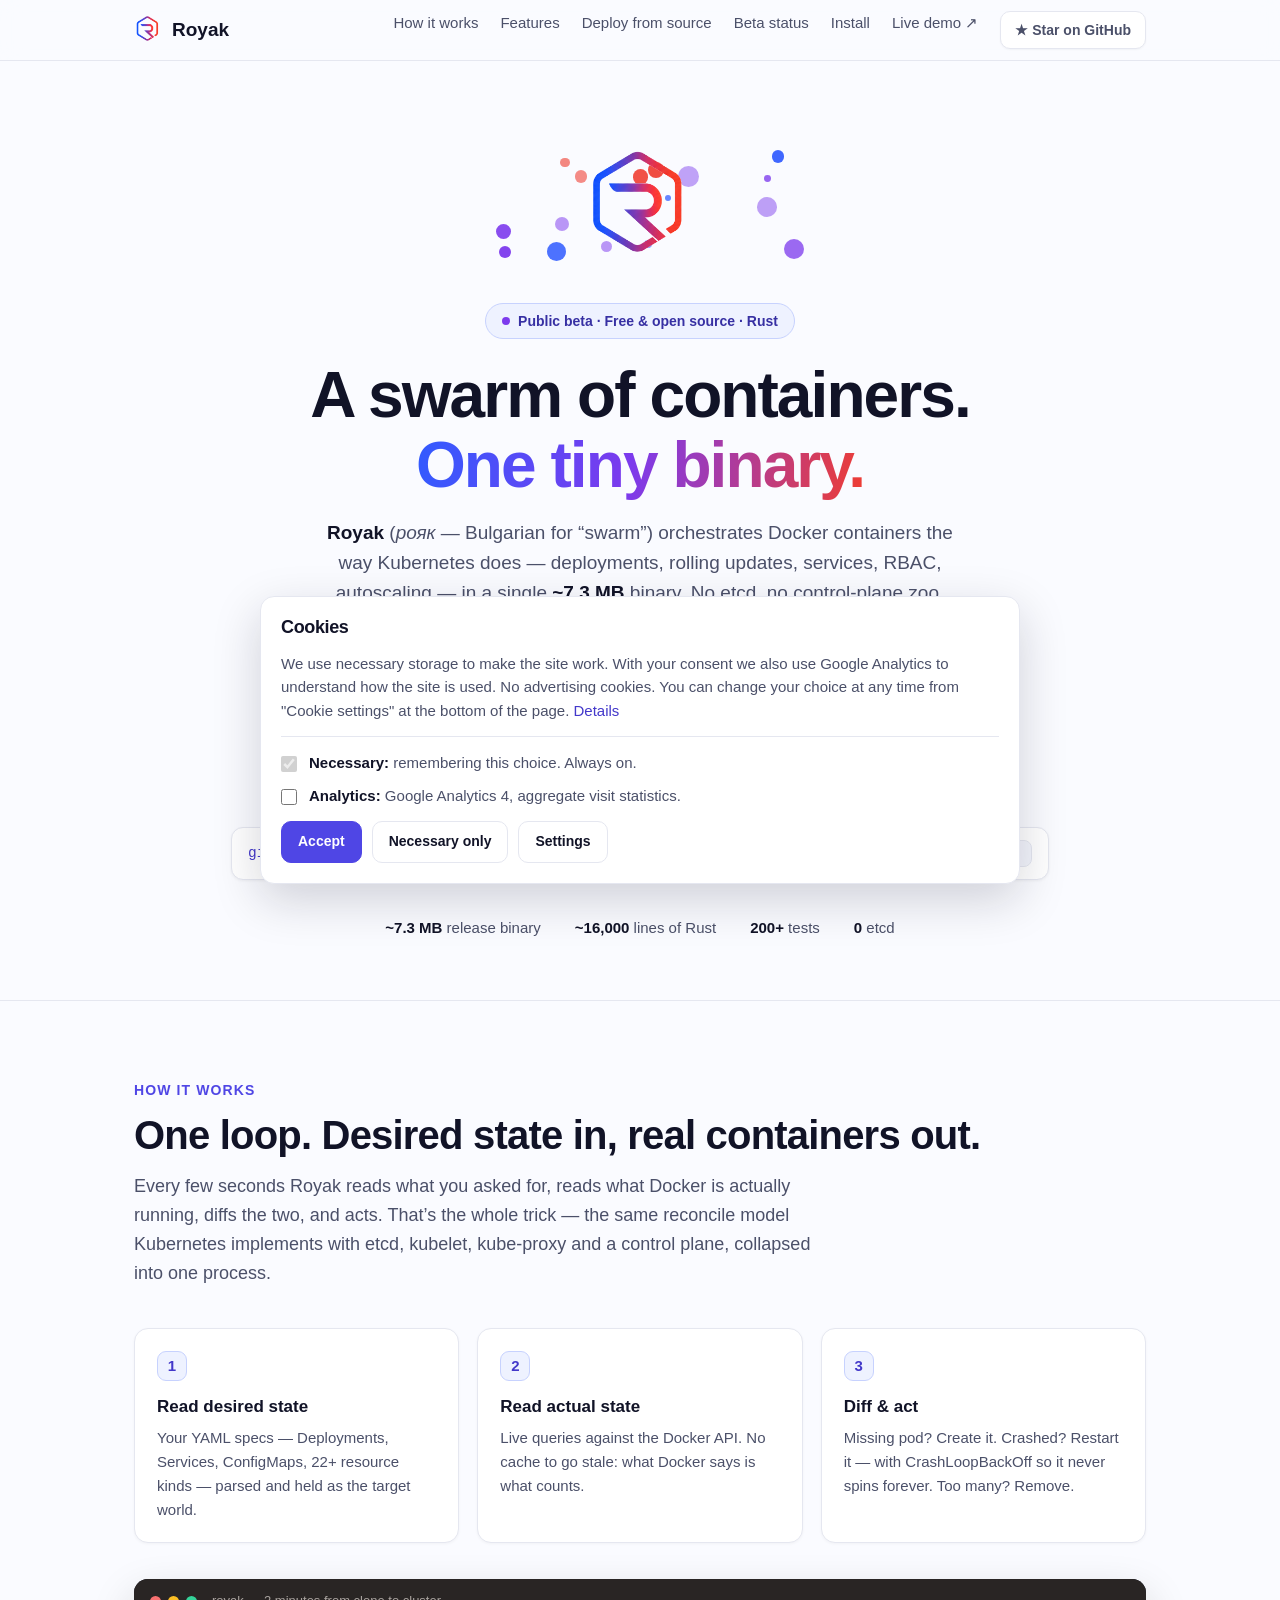
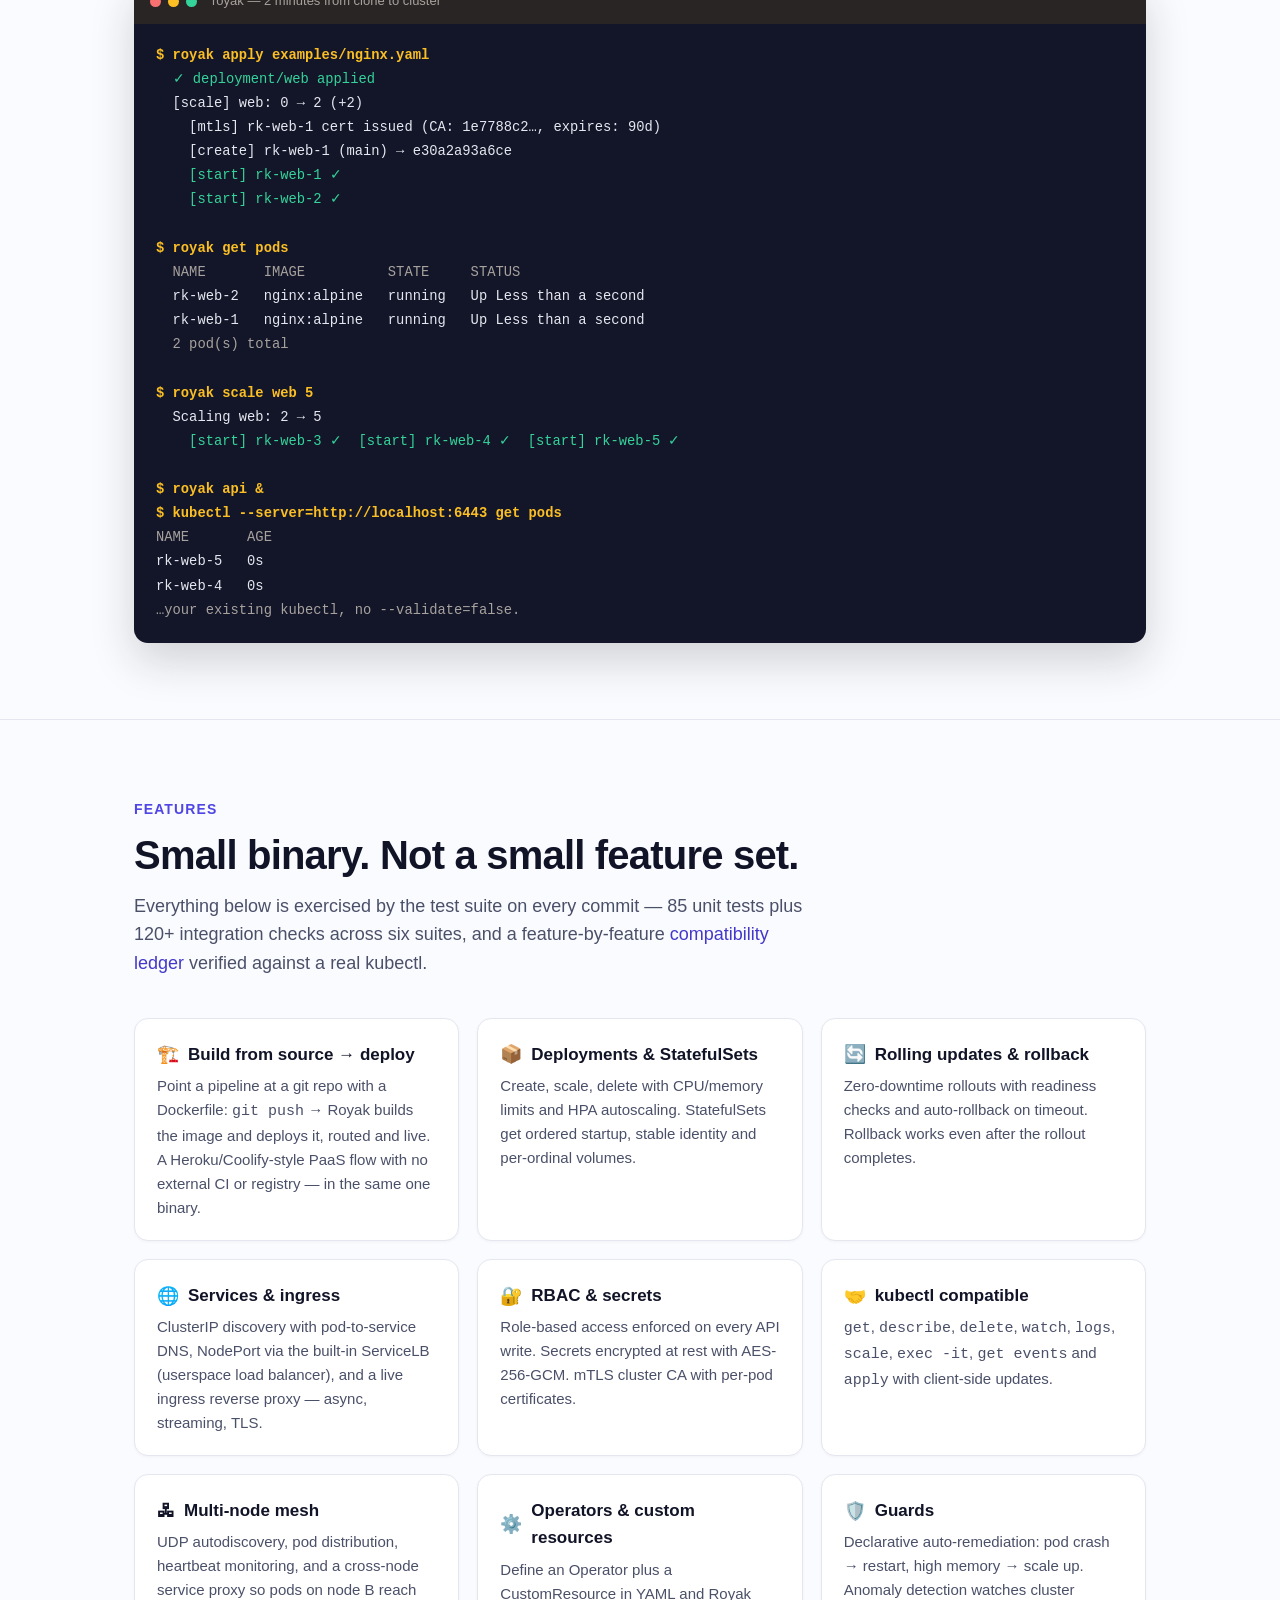
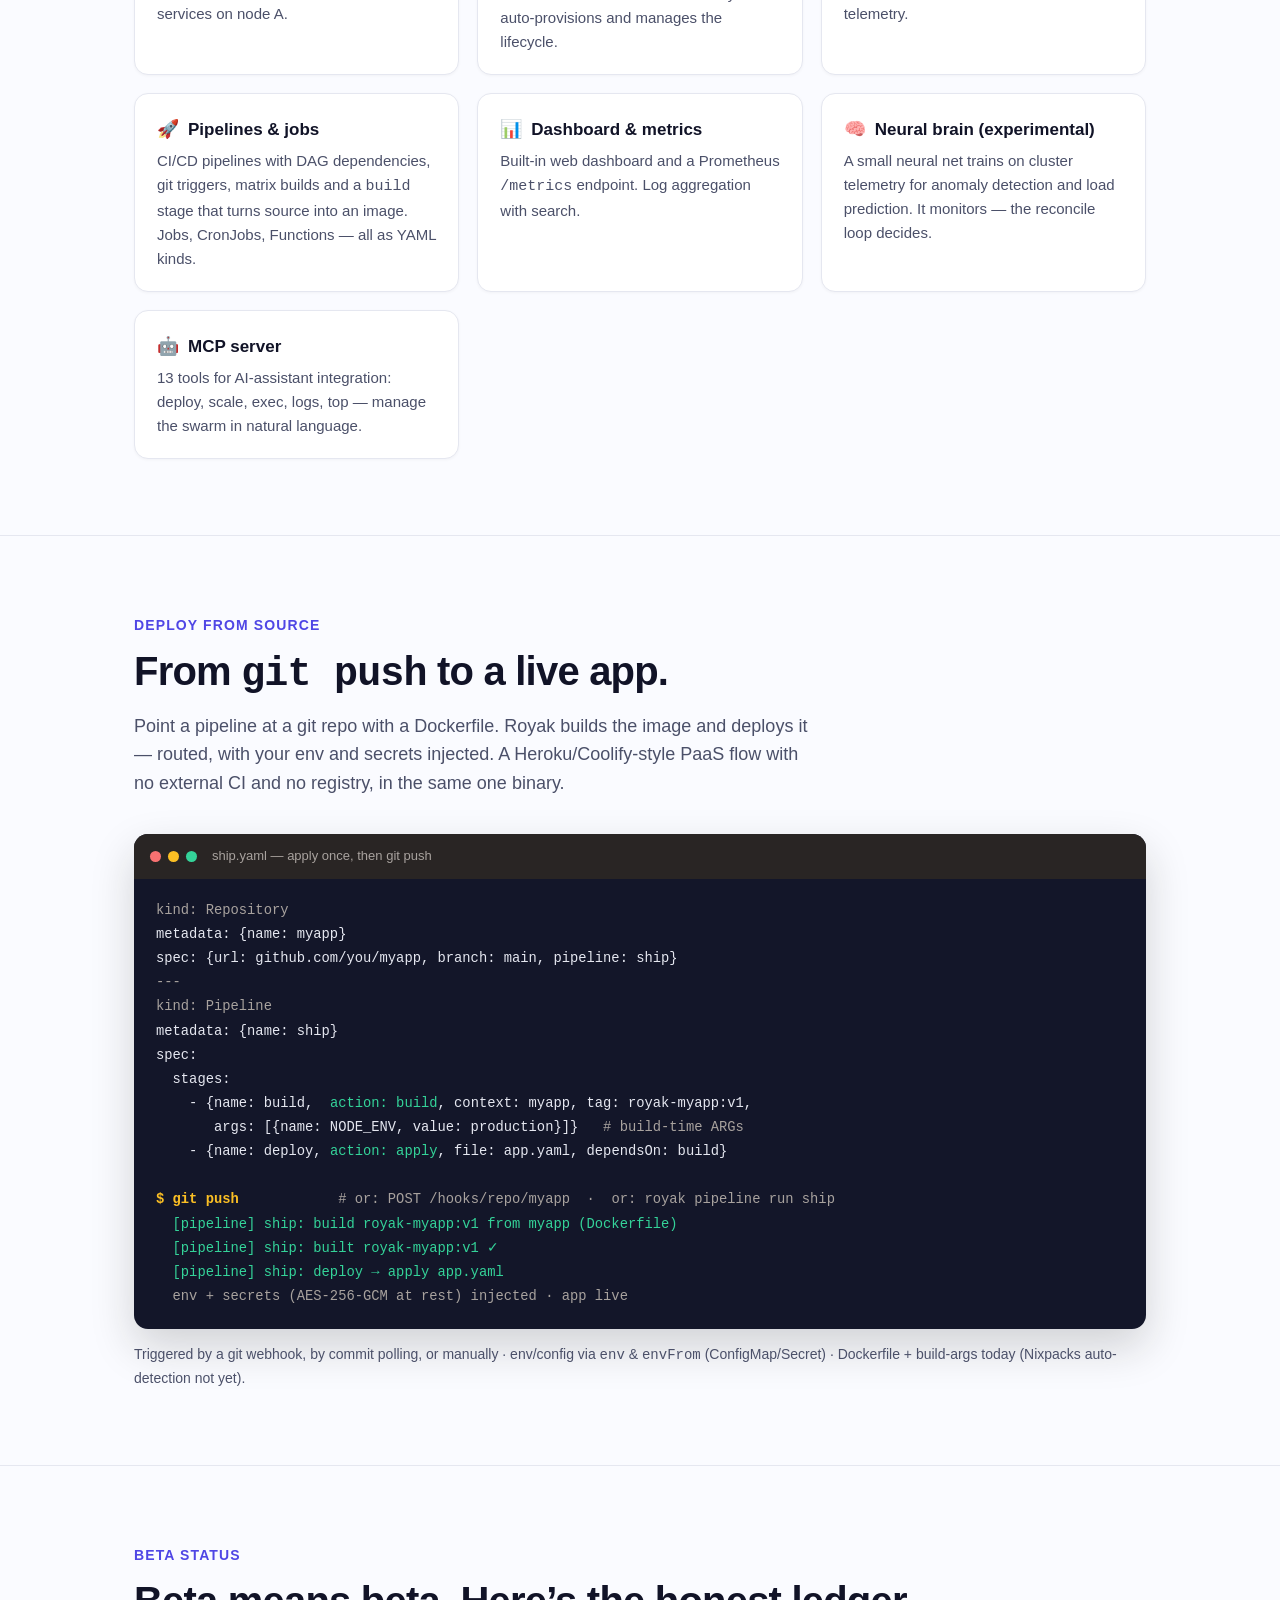
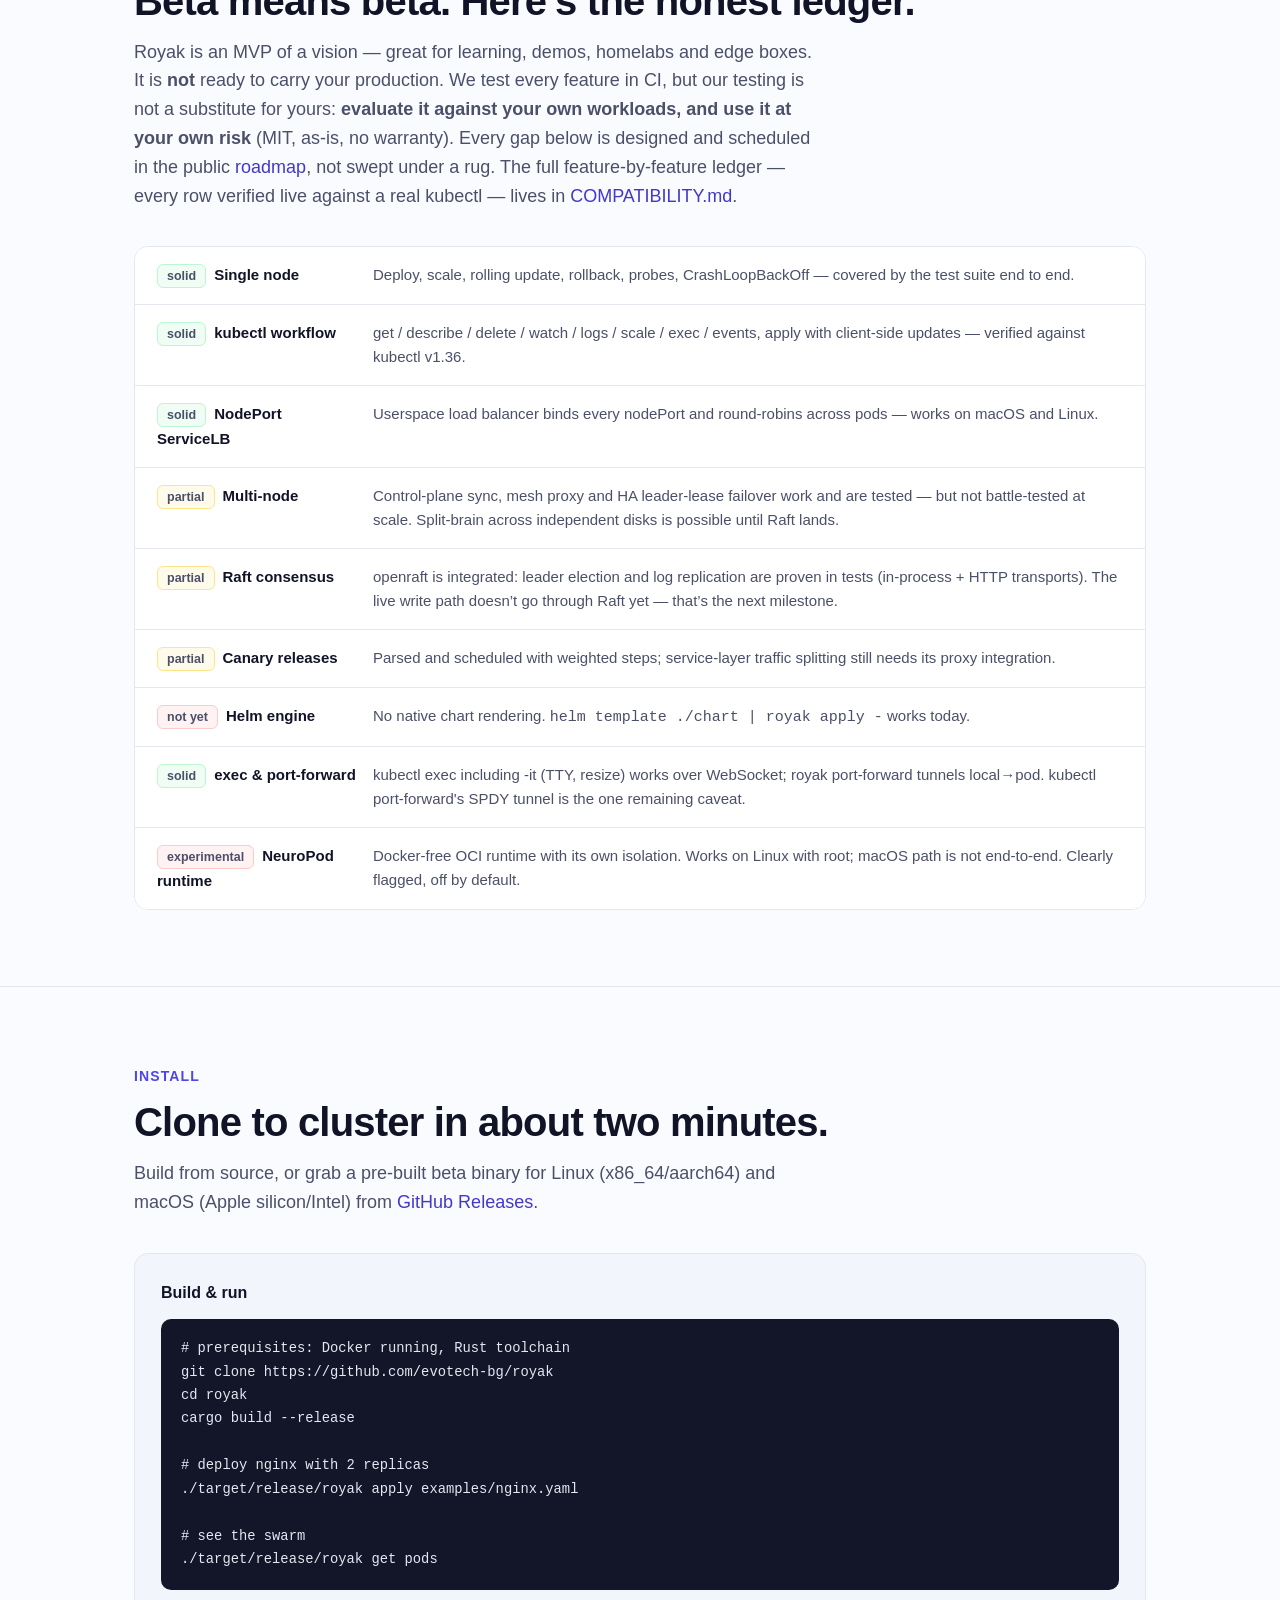
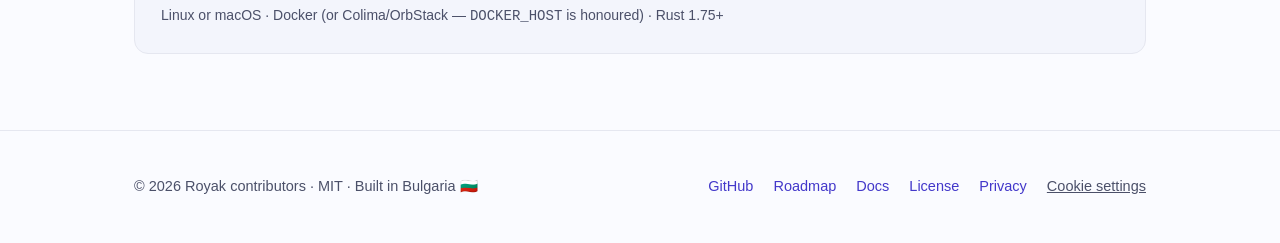
==== commit 0779cee7: "Cookie consent (Consent Mode v2) and GA4 after consent on royak.io and demo.royak.io; privacy page" ====
--- a/docs/index.html
+++ b/docs/index.html
@@ -4,9 +4,9 @@
 <meta charset="UTF-8" />
 <meta name="viewport" content="width=device-width, initial-scale=1.0" />
 <title>Royak — a swarm of containers, one tiny binary</title>
-<meta name="description" content="Royak is a container orchestrator in a single ~8.9 MB Rust binary. Deployments, rolling updates, services, RBAC, autoscaling and kubectl compatibility — without a control plane to babysit. Public beta." />
+<meta name="description" content="Royak is a container orchestrator in a single ~7.3 MB Rust binary. Deployments, rolling updates, services, RBAC, autoscaling and kubectl compatibility — without a control plane to babysit. Public beta." />
 <meta property="og:title" content="Royak — a swarm of containers, one tiny binary" />
-<meta property="og:description" content="Kubernetes-style orchestration in a single ~8.9 MB Rust binary. Public beta." />
+<meta property="og:description" content="Kubernetes-style orchestration in a single ~7.3 MB Rust binary. Public beta." />
 <link rel="icon" type="image/png" href="./assets/royak-mark.png" />
 <meta property="og:image" content="https://evotech-bg.github.io/royak/assets/royak-og.png" />
 <style>
@@ -139,7 +139,28 @@
 footer{border-top:1px solid var(--line);padding:44px 0 56px;color:var(--ink2);font-size:14.5px}
 .foot-in{display:flex;gap:24px;flex-wrap:wrap;align-items:center;justify-content:space-between}
 .foot-links{display:flex;gap:20px;flex-wrap:wrap}
+/* cookie consent */
+.cc{position:fixed;left:0;right:0;bottom:0;z-index:100;padding:0 max(16px,env(safe-area-inset-right,0px)) calc(16px + env(safe-area-inset-bottom,0px)) max(16px,env(safe-area-inset-left,0px))}
+.cc-box{max-width:760px;margin:0 auto;background:#fff;color:#111327;border:1px solid #e5e7f0;border-radius:14px;padding:20px;display:grid;gap:14px;box-shadow:0 16px 48px rgba(17,19,39,.18);font-size:15px;line-height:1.55}
+.cc-box h2{font-size:18px;margin:0}
+.cc-box p{margin:0;color:#4b5069}
+.cc-box a{color:#4338ca}
+.cc-actions{display:flex;flex-wrap:wrap;gap:10px}
+.cc-actions button{font:inherit;font-size:14px;font-weight:600;border-radius:10px;padding:9px 16px;cursor:pointer;border:1px solid #e5e7f0;background:#fff;color:#111327}
+.cc-actions button.primary{background:#4f46e5;border-color:#4f46e5;color:#fff}
+.cc-actions button:focus-visible,.cc-opt input:focus-visible,.cc-link:focus-visible{outline:2px solid #4f46e5;outline-offset:2px}
+.cc-prefs{display:grid;gap:10px;border-top:1px solid #e5e7f0;padding-top:14px}
+.cc-opt{display:flex;gap:12px;align-items:flex-start;color:#4b5069}
+.cc-opt input{margin-top:5px;accent-color:#4f46e5;width:16px;height:16px}
+.cc-opt b{color:#111327}
+.cc-link{background:none;border:0;padding:0;font:inherit;color:inherit;text-decoration:underline;cursor:pointer}
 </style>
+<script>
+// Consent Mode v2: everything denied until the visitor chooses; gtag.js loads only after "analytics" consent.
+window.dataLayer=window.dataLayer||[];function gtag(){dataLayer.push(arguments);}
+gtag('consent','default',{ad_storage:'denied',ad_user_data:'denied',ad_personalization:'denied',analytics_storage:'denied',functionality_storage:'granted',security_storage:'granted',wait_for_update:500});
+window.GA_ID='G-0N668G2F56'; /* GA4 property royak.io (Evo Tech account) */
+</script>
 </head>
 <body id="top">
 
@@ -168,7 +189,7 @@
     <h1>A swarm of containers.<br /><span class="accent">One tiny binary.</span></h1>
     <p class="sub"><b>Royak</b> (<i>рояк</i> — Bulgarian for “swarm”) orchestrates Docker containers the way
     Kubernetes does — deployments, rolling updates, services, RBAC, autoscaling — in a single
-    <b>~8.9&nbsp;MB</b> binary. No etcd, no control-plane zoo, nothing to babysit.</p>
+    <b>~7.3&nbsp;MB</b> binary. No etcd, no control-plane zoo, nothing to babysit.</p>
     <div class="ctas">
       <a class="btn btn-primary" href="https://demo.royak.io" target="_blank" rel="noopener">▶ Watch the live cluster</a>
       <a class="btn btn-ghost" href="https://github.com/evotech-bg/royak">View on GitHub</a>
@@ -181,9 +202,9 @@
       <button class="copy-btn" onclick="copyCmd()" id="copybtn">Copy</button>
     </div>
     <div class="stats">
-      <span><b>~8.9 MB</b> release binary (macOS arm64)</span>
-      <span><b>~24,000</b> lines of Rust</span>
-      <span><b>530+</b> tests</span>
+      <span><b>~7.3 MB</b> release binary</span>
+      <span><b>~16,000</b> lines of Rust</span>
+      <span><b>200+</b> tests</span>
       <span><b>0</b> etcd</span>
     </div>
   </div>
@@ -235,16 +256,15 @@
   <div class="wrap">
     <span class="kicker">Features</span>
     <h2>Small binary. Not a small feature set.</h2>
-    <p class="lead">Everything below is covered by the repository’s test suites — 191 unit tests
-    plus 346 integration checks across eleven suites against real Docker (counts from the
-    2026-10-25 run of the current source), and a feature-by-feature
+    <p class="lead">Everything below is exercised by the test suite on every commit — 85 unit tests
+    plus 120+ integration checks across six suites, and a feature-by-feature
     <a href="https://github.com/evotech-bg/royak/blob/main/COMPATIBILITY.md">compatibility ledger</a>
     verified against a real kubectl.</p>
     <div class="grid g3">
       <div class="card"><h3><span class="ico">🏗️</span>Build from source → deploy</h3><p>Point a pipeline at a git repo with a Dockerfile: <code>git push</code> → Royak builds the image and deploys it, routed and live. A Heroku/Coolify-style PaaS flow with no external CI or registry — in the same one binary.</p></div>
       <div class="card"><h3><span class="ico">📦</span>Deployments &amp; StatefulSets</h3><p>Create, scale, delete with CPU/memory limits and HPA autoscaling. StatefulSets get ordered startup, stable identity and per-ordinal volumes.</p></div>
       <div class="card"><h3><span class="ico">🔄</span>Rolling updates &amp; rollback</h3><p>Zero-downtime rollouts with readiness checks and auto-rollback on timeout. Rollback works even after the rollout completes.</p></div>
-      <div class="card"><h3><span class="ico">🌐</span>Services &amp; ingress</h3><p>ClusterIP discovery with pod-to-service DNS, NodePort and LoadBalancer via the built-in ServiceLB (userspace load balancer that only sends traffic to Ready pods and follows Service changes live), and a live ingress reverse proxy — async, streaming, TLS.</p></div>
+      <div class="card"><h3><span class="ico">🌐</span>Services &amp; ingress</h3><p>ClusterIP discovery with pod-to-service DNS, NodePort via the built-in ServiceLB (userspace load balancer), and a live ingress reverse proxy — async, streaming, TLS.</p></div>
       <div class="card"><h3><span class="ico">🔐</span>RBAC &amp; secrets</h3><p>Role-based access enforced on every API write. Secrets encrypted at rest with AES-256-GCM. mTLS cluster CA with per-pod certificates.</p></div>
       <div class="card"><h3><span class="ico">🤝</span>kubectl compatible</h3><p><code>get</code>, <code>describe</code>, <code>delete</code>, <code>watch</code>, <code>logs</code>, <code>scale</code>, <code>exec -it</code>, <code>get events</code> and <code>apply</code> with client-side updates.</p></div>
       <div class="card"><h3><span class="ico">🖧</span>Multi-node mesh</h3><p>UDP autodiscovery, pod distribution, heartbeat monitoring, and a cross-node service proxy so pods on node B reach services on node A.</p></div>
@@ -305,10 +325,9 @@
     <div class="truth">
       <div class="truth-row"><b><span class="tag tag-yes">solid</span>Single node</b><span>Deploy, scale, rolling update, rollback, probes, CrashLoopBackOff — covered by the test suite end to end.</span></div>
       <div class="truth-row"><b><span class="tag tag-yes">solid</span>kubectl workflow</b><span>get / describe / delete / watch / logs / scale / exec / events, apply with client-side updates — verified against kubectl v1.36.</span></div>
-      <div class="truth-row"><b><span class="tag tag-yes">solid</span>NodePort ServiceLB</b><span>Userspace load balancer binds every nodePort and round-robins across Ready pods only; selector, targetPort and delete/recreate changes reach the live listener without a restart — works on macOS and Linux. Each node forwards to its own pods.</span></div>
-      <div class="truth-row"><b><span class="tag tag-part">partial</span>Multi-node</b><span>The leader places pods on any Ready node over signed RPC with the full workload contract, and replaces killed pods and lost nodes without over-provisioning. Tested with three processes on one host and one Docker daemon — not yet across machines.</span></div>
-      <div class="truth-row"><b><span class="tag tag-part">partial</span>Raft consensus</b><span>In the current source (not yet in a published release) every desired-state write commits through openraft on a quorum before it is acknowledged, with a durable log, vote and snapshots; a minority answers “outcome unknown” and stops scheduling. Verified with three nodes on one host, not across machines.</span></div>
-      <div class="truth-row"><b><span class="tag tag-part">partial</span>Health probes</b><span>httpGet, tcpSocket and exec, run inside the pod; errors and missing tools count as NotReady, never Ready. Probes run once per reconcile tick — periodSeconds, initialDelaySeconds and readiness/liveness failureThreshold are not honoured yet.</span></div>
+      <div class="truth-row"><b><span class="tag tag-yes">solid</span>NodePort ServiceLB</b><span>Userspace load balancer binds every nodePort and round-robins across pods — works on macOS and Linux.</span></div>
+      <div class="truth-row"><b><span class="tag tag-part">partial</span>Multi-node</b><span>Control-plane sync, mesh proxy and HA leader-lease failover work and are tested — but not battle-tested at scale. Split-brain across independent disks is possible until Raft lands.</span></div>
+      <div class="truth-row"><b><span class="tag tag-part">partial</span>Raft consensus</b><span>openraft is integrated: leader election and log replication are proven in tests (in-process + HTTP transports). The live write path doesn’t go through Raft yet — that’s the next milestone.</span></div>
       <div class="truth-row"><b><span class="tag tag-part">partial</span>Canary releases</b><span>Parsed and scheduled with weighted steps; service-layer traffic splitting still needs its proxy integration.</span></div>
       <div class="truth-row"><b><span class="tag tag-no">not yet</span>Helm engine</b><span>No native chart rendering. <code>helm template ./chart | royak apply -</code> works today.</span></div>
       <div class="truth-row"><b><span class="tag tag-yes">solid</span>exec &amp; port-forward</b><span>kubectl exec including -it (TTY, resize) works over WebSocket; royak port-forward tunnels local→pod. kubectl port-forward's SPDY tunnel is the one remaining caveat.</span></div>
@@ -323,9 +342,7 @@
     <h2>Clone to cluster in about two minutes.</h2>
     <p class="lead">Build from source, or grab a pre-built beta binary for Linux (x86_64/aarch64) and
     macOS (Apple silicon/Intel) from
-    <a href="https://github.com/evotech-bg/royak/releases">GitHub Releases</a>. The latest release
-    is v0.4.0-beta.1; features that landed after it — such as Raft on the write path — are in the
-    source only until the next release.</p>
+    <a href="https://github.com/evotech-bg/royak/releases">GitHub Releases</a>.</p>
     <div class="install-block">
       <b>Build &amp; run</b>
       <pre># prerequisites: Docker running, Rust toolchain
@@ -351,6 +368,8 @@
       <a href="https://github.com/evotech-bg/royak/blob/main/ROADMAP.md">Roadmap</a>
       <a href="https://github.com/evotech-bg/royak/blob/main/README.md">Docs</a>
       <a href="https://github.com/evotech-bg/royak/blob/main/LICENSE">License</a>
+      <a href="privacy.html">Privacy</a>
+      <button type="button" class="cc-link" data-cc-open>Cookie settings</button>
     </div>
   </div>
 </footer>
@@ -383,5 +402,52 @@
   });
 }
 </script>
+<div class="cc" id="cc" role="dialog" aria-modal="false" aria-labelledby="cc-title" hidden>
+  <div class="cc-box">
+    <h2 id="cc-title">Cookies</h2>
+    <p>We use necessary storage to make the site work. With your consent we also use Google Analytics to understand how the site is used. No advertising cookies. You can change your choice at any time from "Cookie settings" at the bottom of the page. <a href="privacy.html">Details</a></p>
+    <div class="cc-prefs" id="cc-prefs" hidden>
+      <label class="cc-opt"><input type="checkbox" checked disabled><span><b>Necessary:</b> remembering this choice. Always on.</span></label>
+      <label class="cc-opt"><input type="checkbox" id="cc-analytics"><span><b>Analytics:</b> Google Analytics 4, aggregate visit statistics.</span></label>
+    </div>
+    <div class="cc-actions">
+      <button type="button" class="primary" id="cc-accept">Accept</button>
+      <button type="button" id="cc-reject">Necessary only</button>
+      <button type="button" id="cc-custom">Settings</button>
+      <button type="button" id="cc-save" hidden>Save choice</button>
+    </div>
+  </div>
+</div>
+<script>
+// Cookie consent: Consent Mode v2; gtag.js loads only after analytics consent. Choice kept in localStorage "royak-consent-v1".
+(function () {
+  var KEY = 'royak-consent-v1', cc = document.getElementById('cc'), prefs = document.getElementById('cc-prefs'),
+      box = document.getElementById('cc-analytics'), save = document.getElementById('cc-save'), loaded = false;
+  function store(v) { try { if (v !== undefined) localStorage.setItem(KEY, v); return localStorage.getItem(KEY); } catch (e) { return null; } }
+  function loadGA() {
+    var id = window.GA_ID; if (loaded || !id) return; loaded = true;
+    var s = document.createElement('script'); s.async = true; s.src = 'https://www.googletagmanager.com/gtag/js?id=' + encodeURIComponent(id);
+    document.head.appendChild(s); gtag('js', new Date()); gtag('config', id);
+  }
+  function apply(a) {
+    gtag('consent', 'update', { analytics_storage: a ? 'granted' : 'denied', ad_storage: 'denied', ad_user_data: 'denied', ad_personalization: 'denied' });
+    if (a) loadGA();
+  }
+  function choose(a) {
+    store(JSON.stringify({ analytics: !!a, ts: new Date().toISOString() }));
+    apply(a); cc.hidden = true;
+    if (!a) document.cookie.split(';').forEach(function (c) { var n = c.split('=')[0].trim(); if (/^_ga/.test(n))
+      ['', '; domain=.' + location.hostname, '; domain=.royak.io'].forEach(function (d) { document.cookie = n + '=; Max-Age=0; path=/' + d; }); });
+  }
+  function open(p) { cc.hidden = false; prefs.hidden = !p; save.hidden = !p; }
+  var saved = null; try { saved = JSON.parse(store() || 'null'); } catch (e) {}
+  if (saved) { box.checked = !!saved.analytics; apply(!!saved.analytics); } else open(false);
+  document.getElementById('cc-accept').onclick = function () { box.checked = true; choose(true); };
+  document.getElementById('cc-reject').onclick = function () { box.checked = false; choose(false); };
+  document.getElementById('cc-custom').onclick = function () { open(true); };
+  save.onclick = function () { choose(box.checked); };
+  document.querySelectorAll('[data-cc-open]').forEach(function (b) { b.onclick = function () { open(true); }; });
+})();
+</script>
 </body>
 </html>
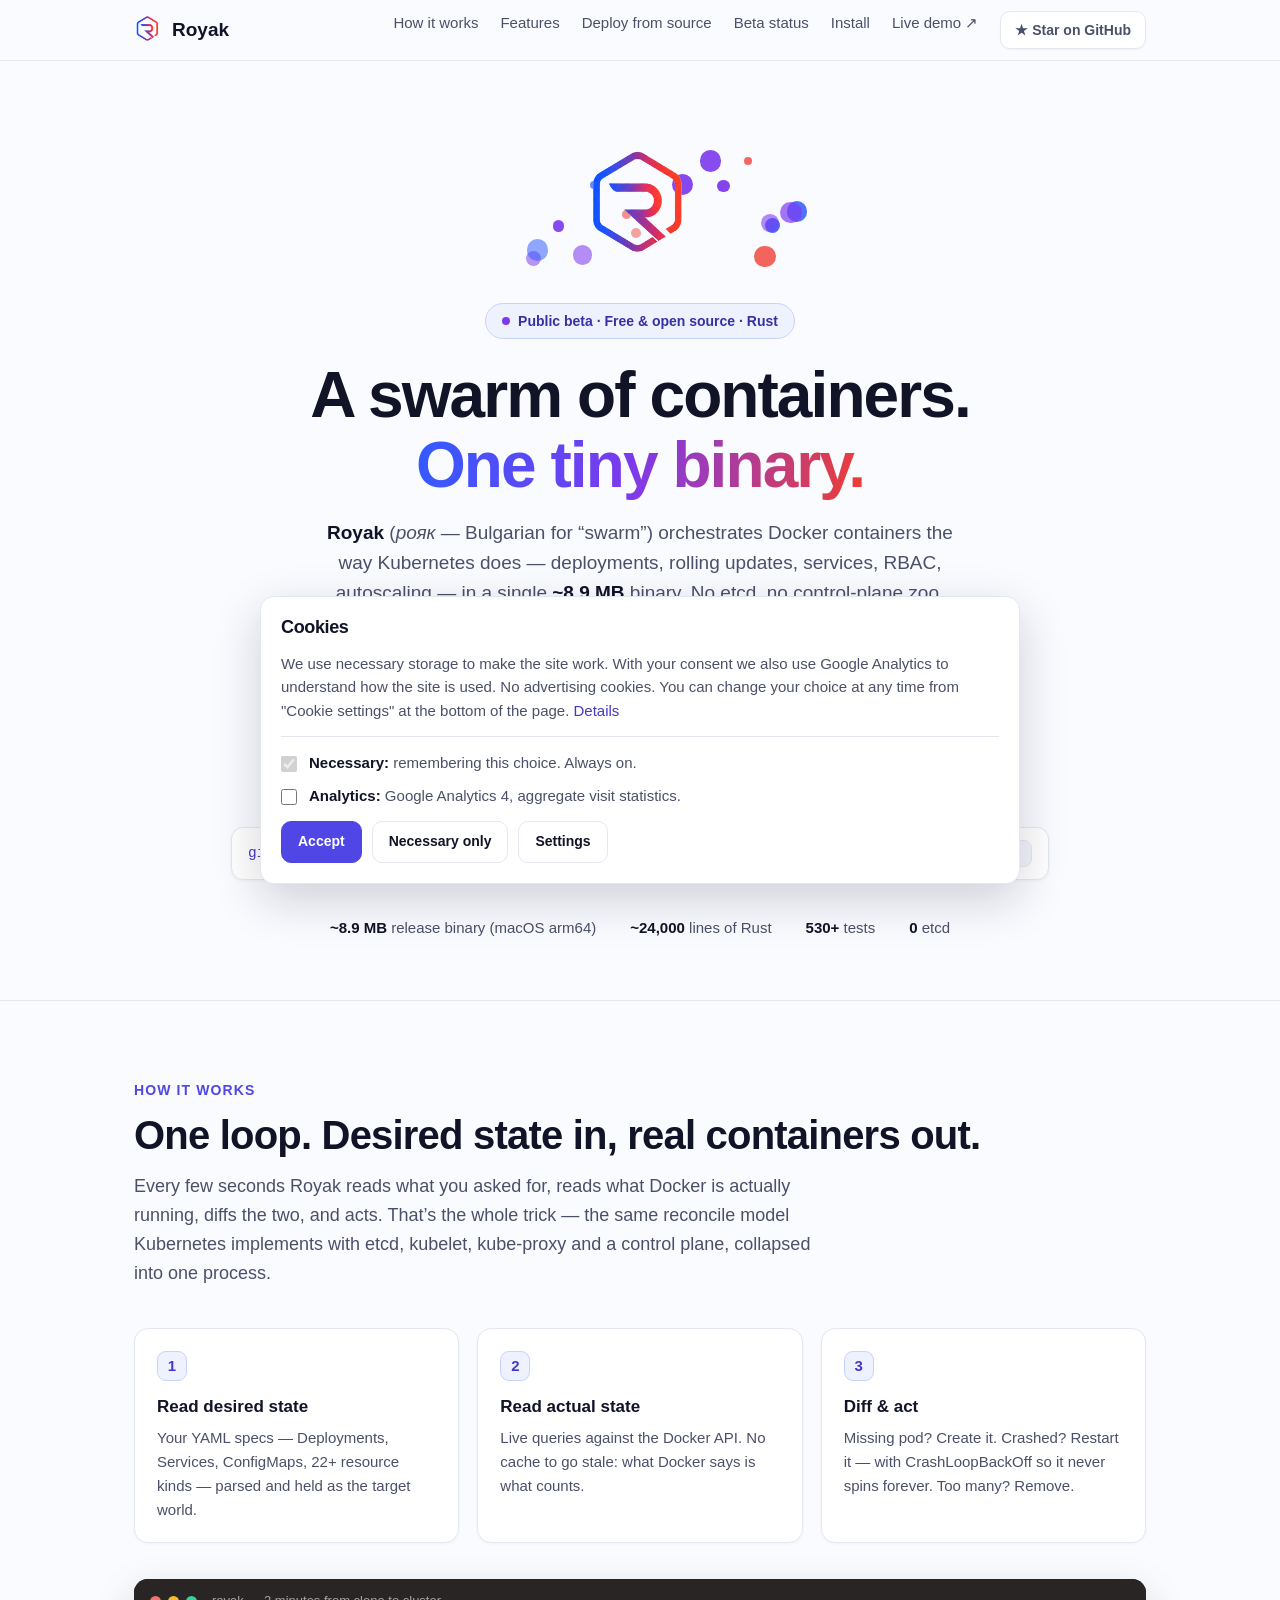
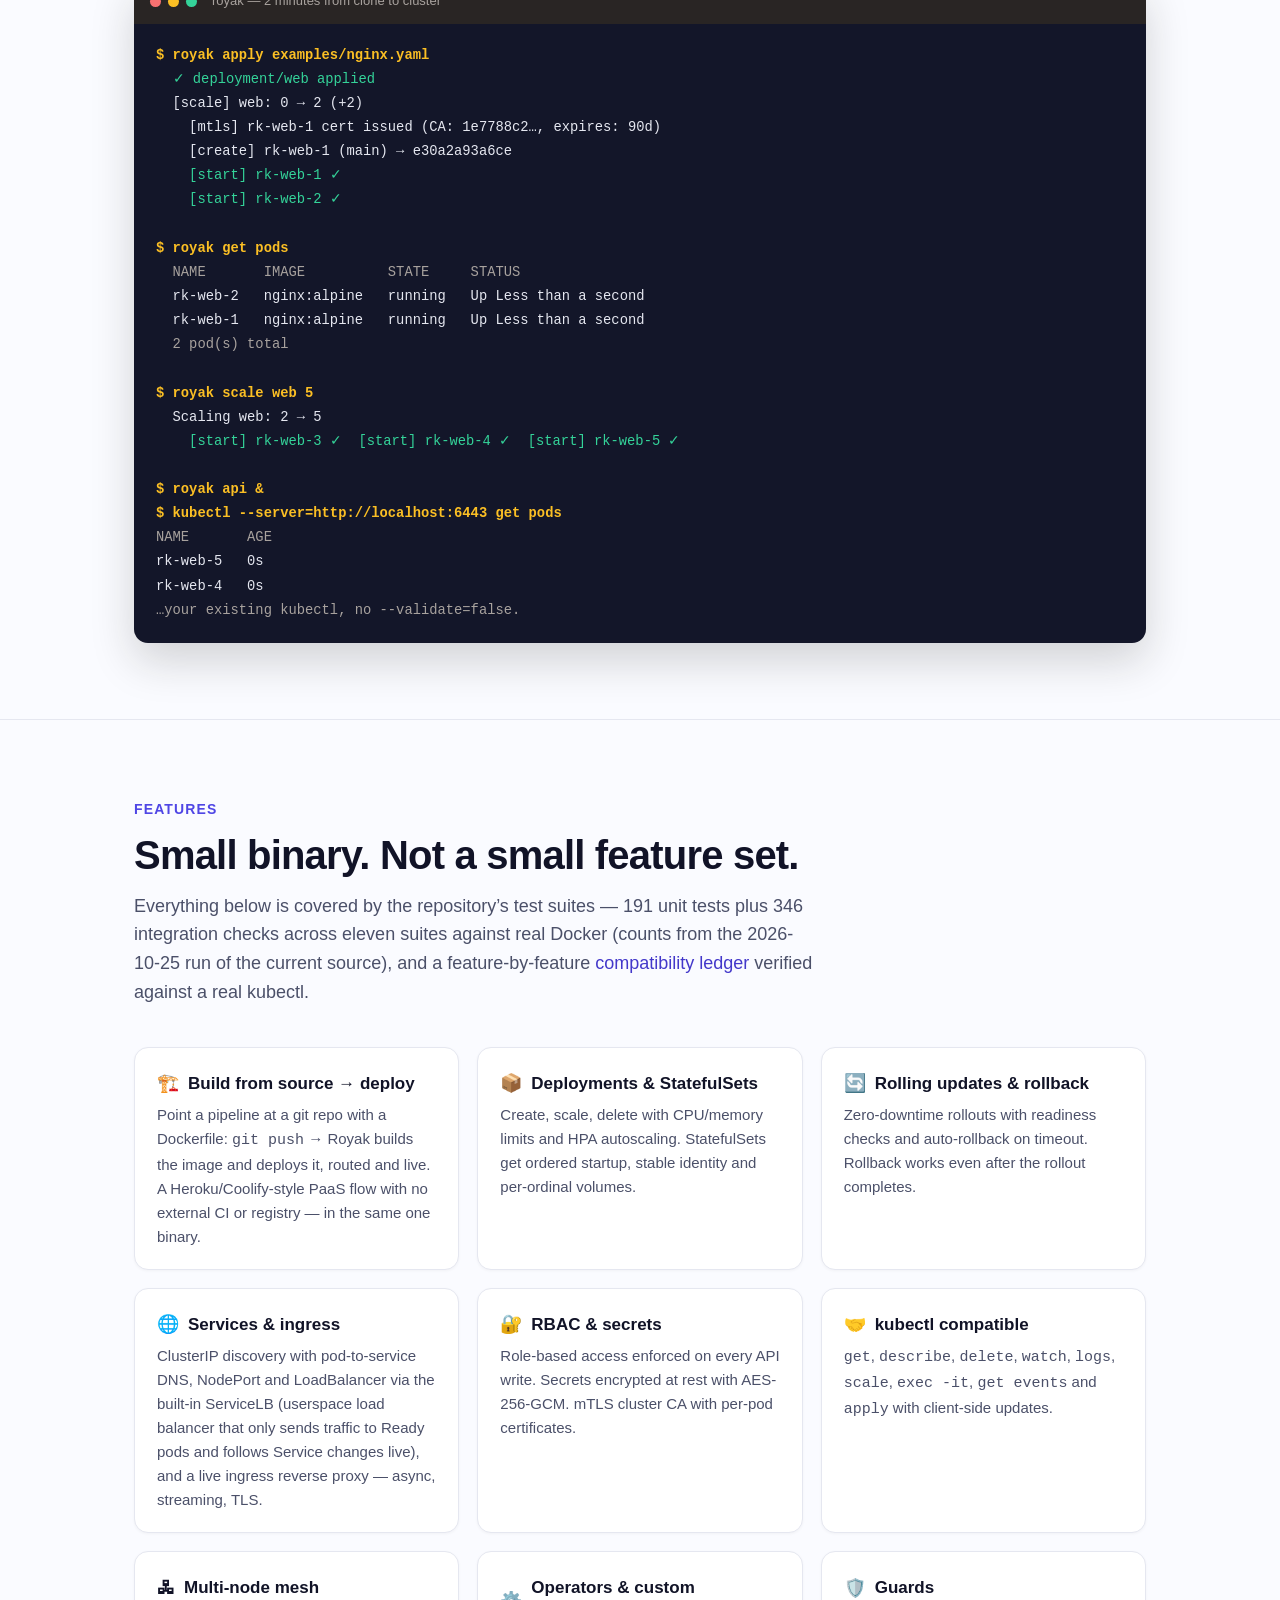
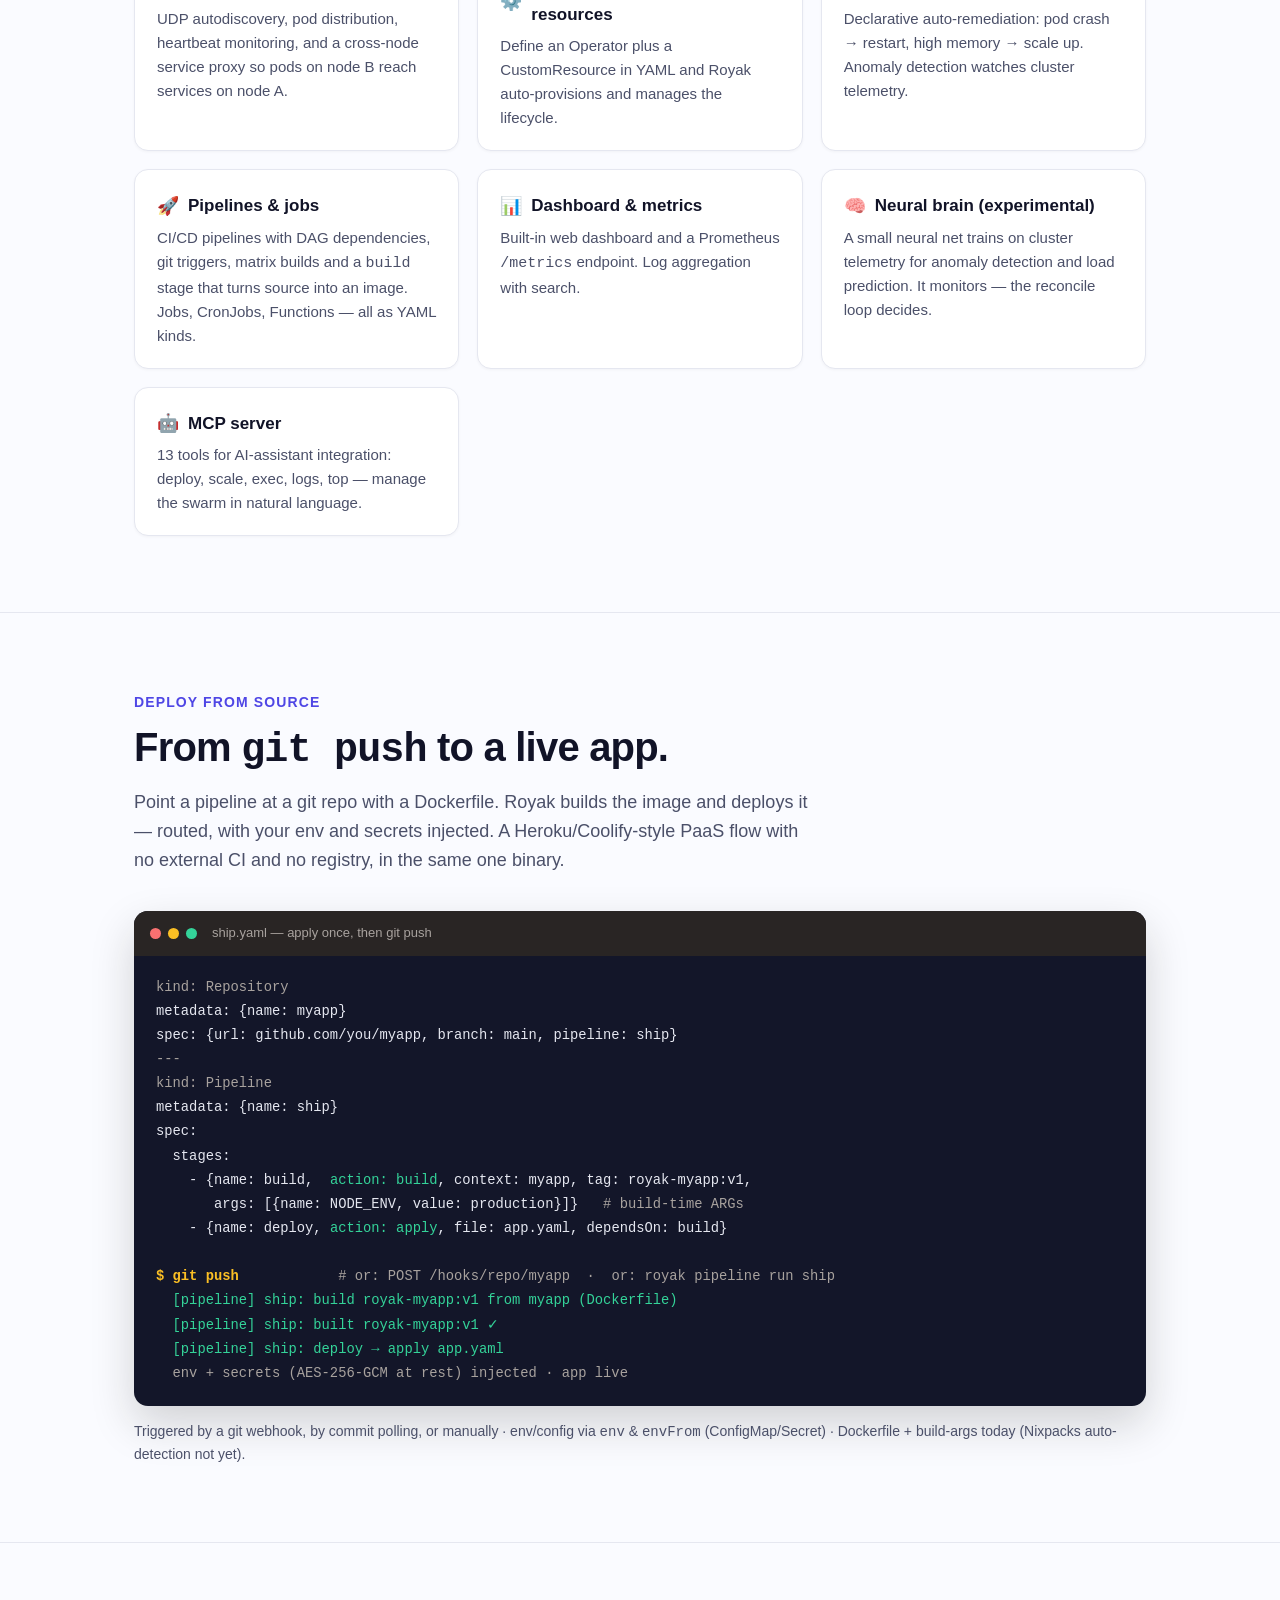
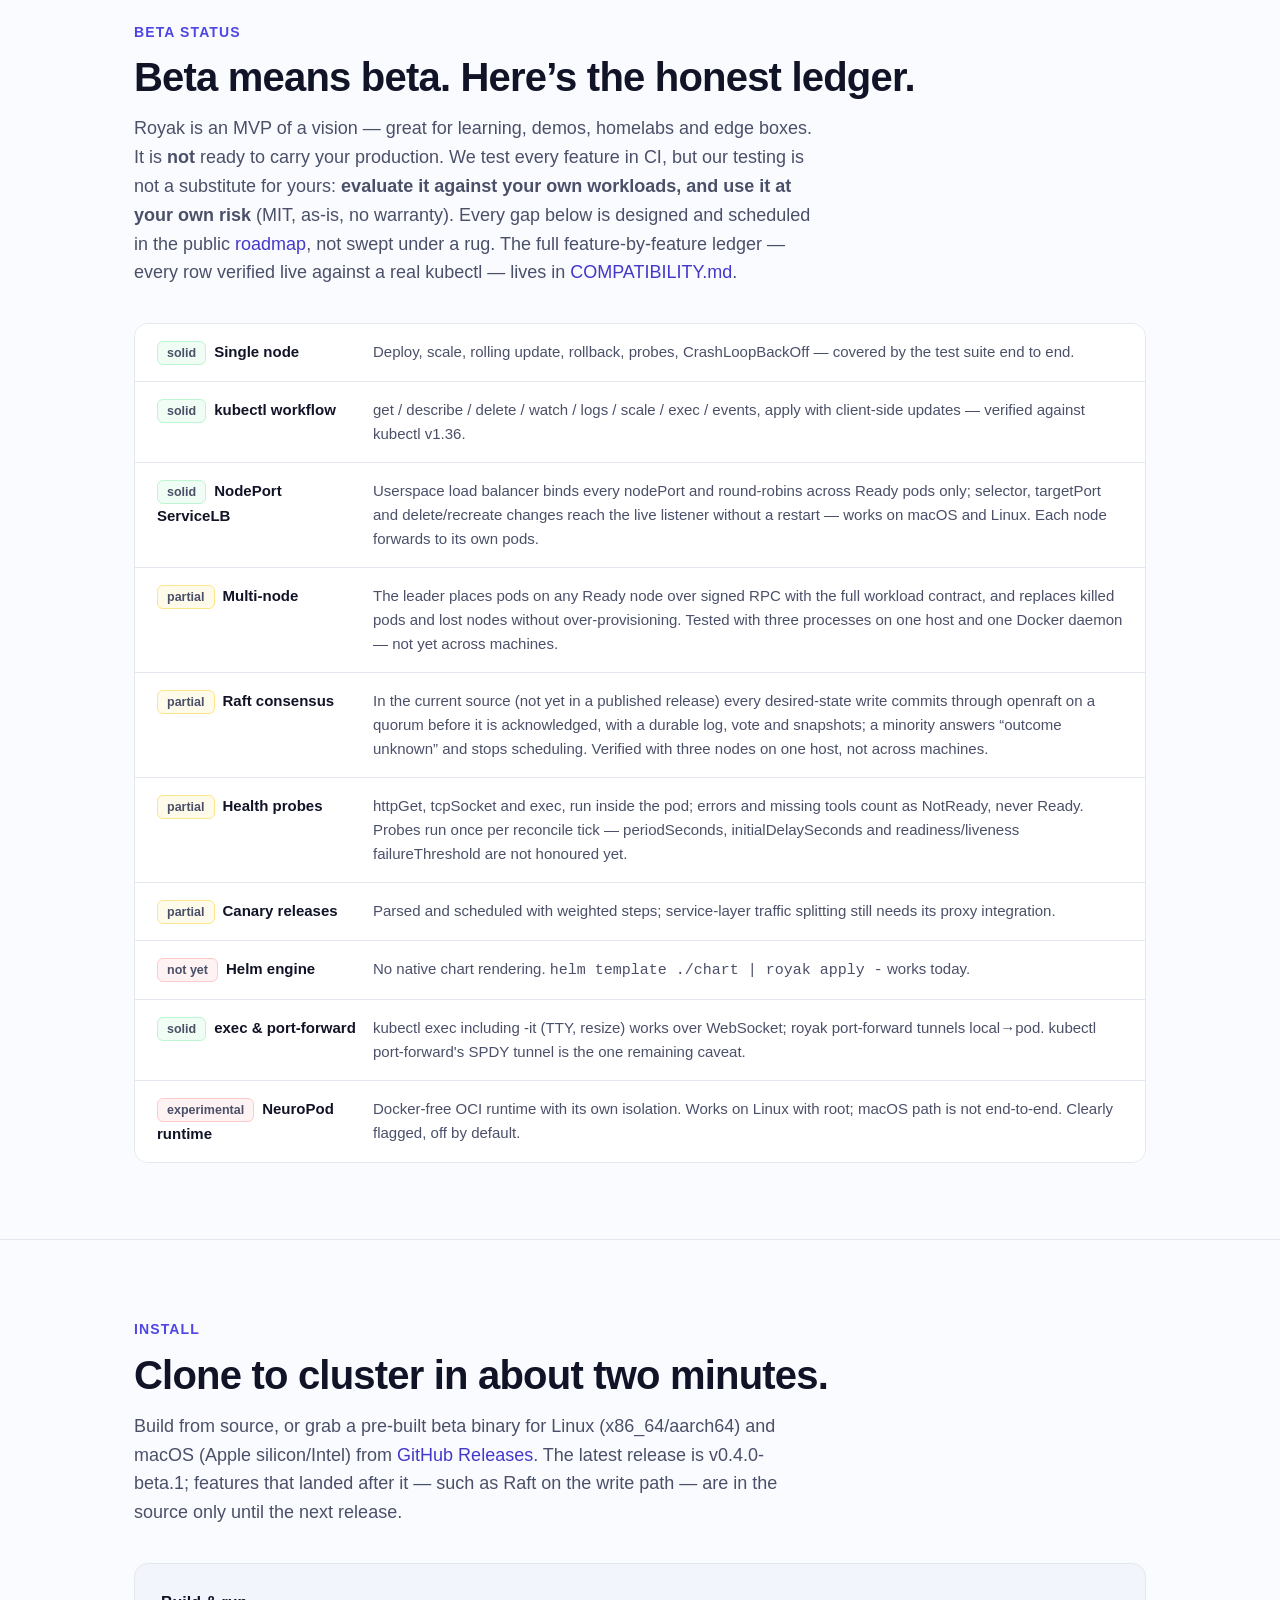
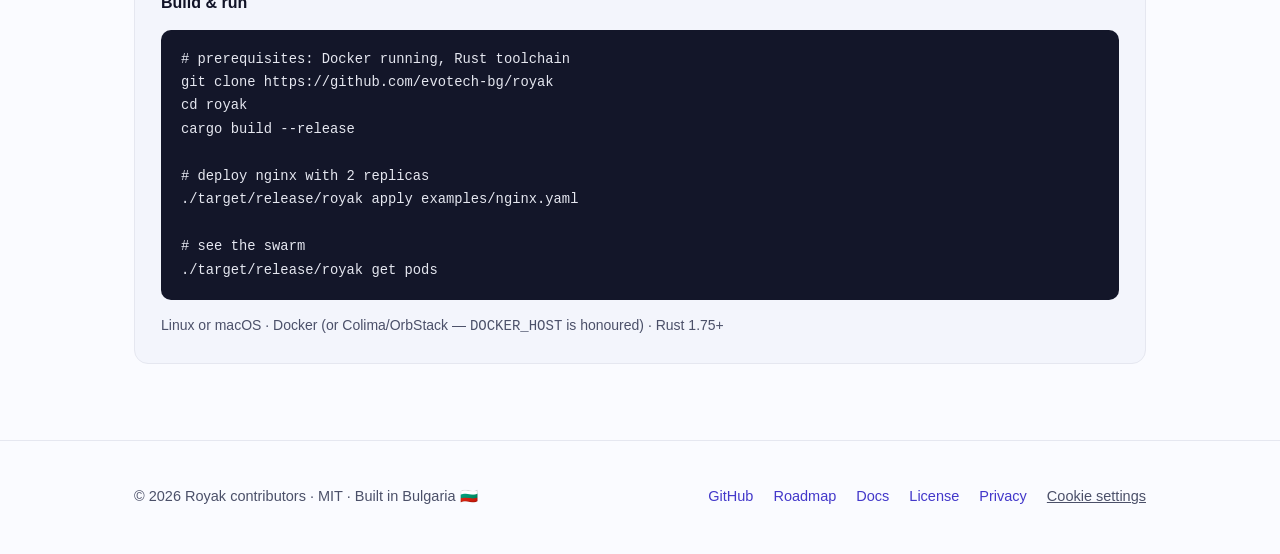
==== commit 9f114eb7: "Merge a726167d531e022dae880c1178d021e4c986a59f into 0713b1a491c648b1d49be1a1ac641b05e1c2b076" ====
--- a/docs/index.html
+++ b/docs/index.html
@@ -4,9 +4,9 @@
 <meta charset="UTF-8" />
 <meta name="viewport" content="width=device-width, initial-scale=1.0" />
 <title>Royak — a swarm of containers, one tiny binary</title>
-<meta name="description" content="Royak is a container orchestrator in a single ~7.3 MB Rust binary. Deployments, rolling updates, services, RBAC, autoscaling and kubectl compatibility — without a control plane to babysit. Public beta." />
+<meta name="description" content="Royak is a container orchestrator in a single ~8.9 MB Rust binary. Deployments, rolling updates, services, RBAC, autoscaling and kubectl compatibility — without a control plane to babysit. Public beta." />
 <meta property="og:title" content="Royak — a swarm of containers, one tiny binary" />
-<meta property="og:description" content="Kubernetes-style orchestration in a single ~7.3 MB Rust binary. Public beta." />
+<meta property="og:description" content="Kubernetes-style orchestration in a single ~8.9 MB Rust binary. Public beta." />
 <link rel="icon" type="image/png" href="./assets/royak-mark.png" />
 <meta property="og:image" content="https://evotech-bg.github.io/royak/assets/royak-og.png" />
 <style>
@@ -189,7 +189,7 @@
     <h1>A swarm of containers.<br /><span class="accent">One tiny binary.</span></h1>
     <p class="sub"><b>Royak</b> (<i>рояк</i> — Bulgarian for “swarm”) orchestrates Docker containers the way
     Kubernetes does — deployments, rolling updates, services, RBAC, autoscaling — in a single
-    <b>~7.3&nbsp;MB</b> binary. No etcd, no control-plane zoo, nothing to babysit.</p>
+    <b>~8.9&nbsp;MB</b> binary. No etcd, no control-plane zoo, nothing to babysit.</p>
     <div class="ctas">
       <a class="btn btn-primary" href="https://demo.royak.io" target="_blank" rel="noopener">▶ Watch the live cluster</a>
       <a class="btn btn-ghost" href="https://github.com/evotech-bg/royak">View on GitHub</a>
@@ -202,9 +202,9 @@
       <button class="copy-btn" onclick="copyCmd()" id="copybtn">Copy</button>
     </div>
     <div class="stats">
-      <span><b>~7.3 MB</b> release binary</span>
-      <span><b>~16,000</b> lines of Rust</span>
-      <span><b>200+</b> tests</span>
+      <span><b>~8.9 MB</b> release binary (macOS arm64)</span>
+      <span><b>~24,000</b> lines of Rust</span>
+      <span><b>530+</b> tests</span>
       <span><b>0</b> etcd</span>
     </div>
   </div>
@@ -256,15 +256,16 @@
   <div class="wrap">
     <span class="kicker">Features</span>
     <h2>Small binary. Not a small feature set.</h2>
-    <p class="lead">Everything below is exercised by the test suite on every commit — 85 unit tests
-    plus 120+ integration checks across six suites, and a feature-by-feature
+    <p class="lead">Everything below is covered by the repository’s test suites — 191 unit tests
+    plus 346 integration checks across eleven suites against real Docker (counts from the
+    2026-10-25 run of the current source), and a feature-by-feature
     <a href="https://github.com/evotech-bg/royak/blob/main/COMPATIBILITY.md">compatibility ledger</a>
     verified against a real kubectl.</p>
     <div class="grid g3">
       <div class="card"><h3><span class="ico">🏗️</span>Build from source → deploy</h3><p>Point a pipeline at a git repo with a Dockerfile: <code>git push</code> → Royak builds the image and deploys it, routed and live. A Heroku/Coolify-style PaaS flow with no external CI or registry — in the same one binary.</p></div>
       <div class="card"><h3><span class="ico">📦</span>Deployments &amp; StatefulSets</h3><p>Create, scale, delete with CPU/memory limits and HPA autoscaling. StatefulSets get ordered startup, stable identity and per-ordinal volumes.</p></div>
       <div class="card"><h3><span class="ico">🔄</span>Rolling updates &amp; rollback</h3><p>Zero-downtime rollouts with readiness checks and auto-rollback on timeout. Rollback works even after the rollout completes.</p></div>
-      <div class="card"><h3><span class="ico">🌐</span>Services &amp; ingress</h3><p>ClusterIP discovery with pod-to-service DNS, NodePort via the built-in ServiceLB (userspace load balancer), and a live ingress reverse proxy — async, streaming, TLS.</p></div>
+      <div class="card"><h3><span class="ico">🌐</span>Services &amp; ingress</h3><p>ClusterIP discovery with pod-to-service DNS, NodePort and LoadBalancer via the built-in ServiceLB (userspace load balancer that only sends traffic to Ready pods and follows Service changes live), and a live ingress reverse proxy — async, streaming, TLS.</p></div>
       <div class="card"><h3><span class="ico">🔐</span>RBAC &amp; secrets</h3><p>Role-based access enforced on every API write. Secrets encrypted at rest with AES-256-GCM. mTLS cluster CA with per-pod certificates.</p></div>
       <div class="card"><h3><span class="ico">🤝</span>kubectl compatible</h3><p><code>get</code>, <code>describe</code>, <code>delete</code>, <code>watch</code>, <code>logs</code>, <code>scale</code>, <code>exec -it</code>, <code>get events</code> and <code>apply</code> with client-side updates.</p></div>
       <div class="card"><h3><span class="ico">🖧</span>Multi-node mesh</h3><p>UDP autodiscovery, pod distribution, heartbeat monitoring, and a cross-node service proxy so pods on node B reach services on node A.</p></div>
@@ -325,9 +326,10 @@
     <div class="truth">
       <div class="truth-row"><b><span class="tag tag-yes">solid</span>Single node</b><span>Deploy, scale, rolling update, rollback, probes, CrashLoopBackOff — covered by the test suite end to end.</span></div>
       <div class="truth-row"><b><span class="tag tag-yes">solid</span>kubectl workflow</b><span>get / describe / delete / watch / logs / scale / exec / events, apply with client-side updates — verified against kubectl v1.36.</span></div>
-      <div class="truth-row"><b><span class="tag tag-yes">solid</span>NodePort ServiceLB</b><span>Userspace load balancer binds every nodePort and round-robins across pods — works on macOS and Linux.</span></div>
-      <div class="truth-row"><b><span class="tag tag-part">partial</span>Multi-node</b><span>Control-plane sync, mesh proxy and HA leader-lease failover work and are tested — but not battle-tested at scale. Split-brain across independent disks is possible until Raft lands.</span></div>
-      <div class="truth-row"><b><span class="tag tag-part">partial</span>Raft consensus</b><span>openraft is integrated: leader election and log replication are proven in tests (in-process + HTTP transports). The live write path doesn’t go through Raft yet — that’s the next milestone.</span></div>
+      <div class="truth-row"><b><span class="tag tag-yes">solid</span>NodePort ServiceLB</b><span>Userspace load balancer binds every nodePort and round-robins across Ready pods only; selector, targetPort and delete/recreate changes reach the live listener without a restart — works on macOS and Linux. Each node forwards to its own pods.</span></div>
+      <div class="truth-row"><b><span class="tag tag-part">partial</span>Multi-node</b><span>The leader places pods on any Ready node over signed RPC with the full workload contract, and replaces killed pods and lost nodes without over-provisioning. Tested with three processes on one host and one Docker daemon — not yet across machines.</span></div>
+      <div class="truth-row"><b><span class="tag tag-part">partial</span>Raft consensus</b><span>In the current source (not yet in a published release) every desired-state write commits through openraft on a quorum before it is acknowledged, with a durable log, vote and snapshots; a minority answers “outcome unknown” and stops scheduling. Verified with three nodes on one host, not across machines.</span></div>
+      <div class="truth-row"><b><span class="tag tag-part">partial</span>Health probes</b><span>httpGet, tcpSocket and exec, run inside the pod; errors and missing tools count as NotReady, never Ready. Probes run once per reconcile tick — periodSeconds, initialDelaySeconds and readiness/liveness failureThreshold are not honoured yet.</span></div>
       <div class="truth-row"><b><span class="tag tag-part">partial</span>Canary releases</b><span>Parsed and scheduled with weighted steps; service-layer traffic splitting still needs its proxy integration.</span></div>
       <div class="truth-row"><b><span class="tag tag-no">not yet</span>Helm engine</b><span>No native chart rendering. <code>helm template ./chart | royak apply -</code> works today.</span></div>
       <div class="truth-row"><b><span class="tag tag-yes">solid</span>exec &amp; port-forward</b><span>kubectl exec including -it (TTY, resize) works over WebSocket; royak port-forward tunnels local→pod. kubectl port-forward's SPDY tunnel is the one remaining caveat.</span></div>
@@ -342,7 +344,9 @@
     <h2>Clone to cluster in about two minutes.</h2>
     <p class="lead">Build from source, or grab a pre-built beta binary for Linux (x86_64/aarch64) and
     macOS (Apple silicon/Intel) from
-    <a href="https://github.com/evotech-bg/royak/releases">GitHub Releases</a>.</p>
+    <a href="https://github.com/evotech-bg/royak/releases">GitHub Releases</a>. The latest release
+    is v0.4.0-beta.1; features that landed after it — such as Raft on the write path — are in the
+    source only until the next release.</p>
     <div class="install-block">
       <b>Build &amp; run</b>
       <pre># prerequisites: Docker running, Rust toolchain
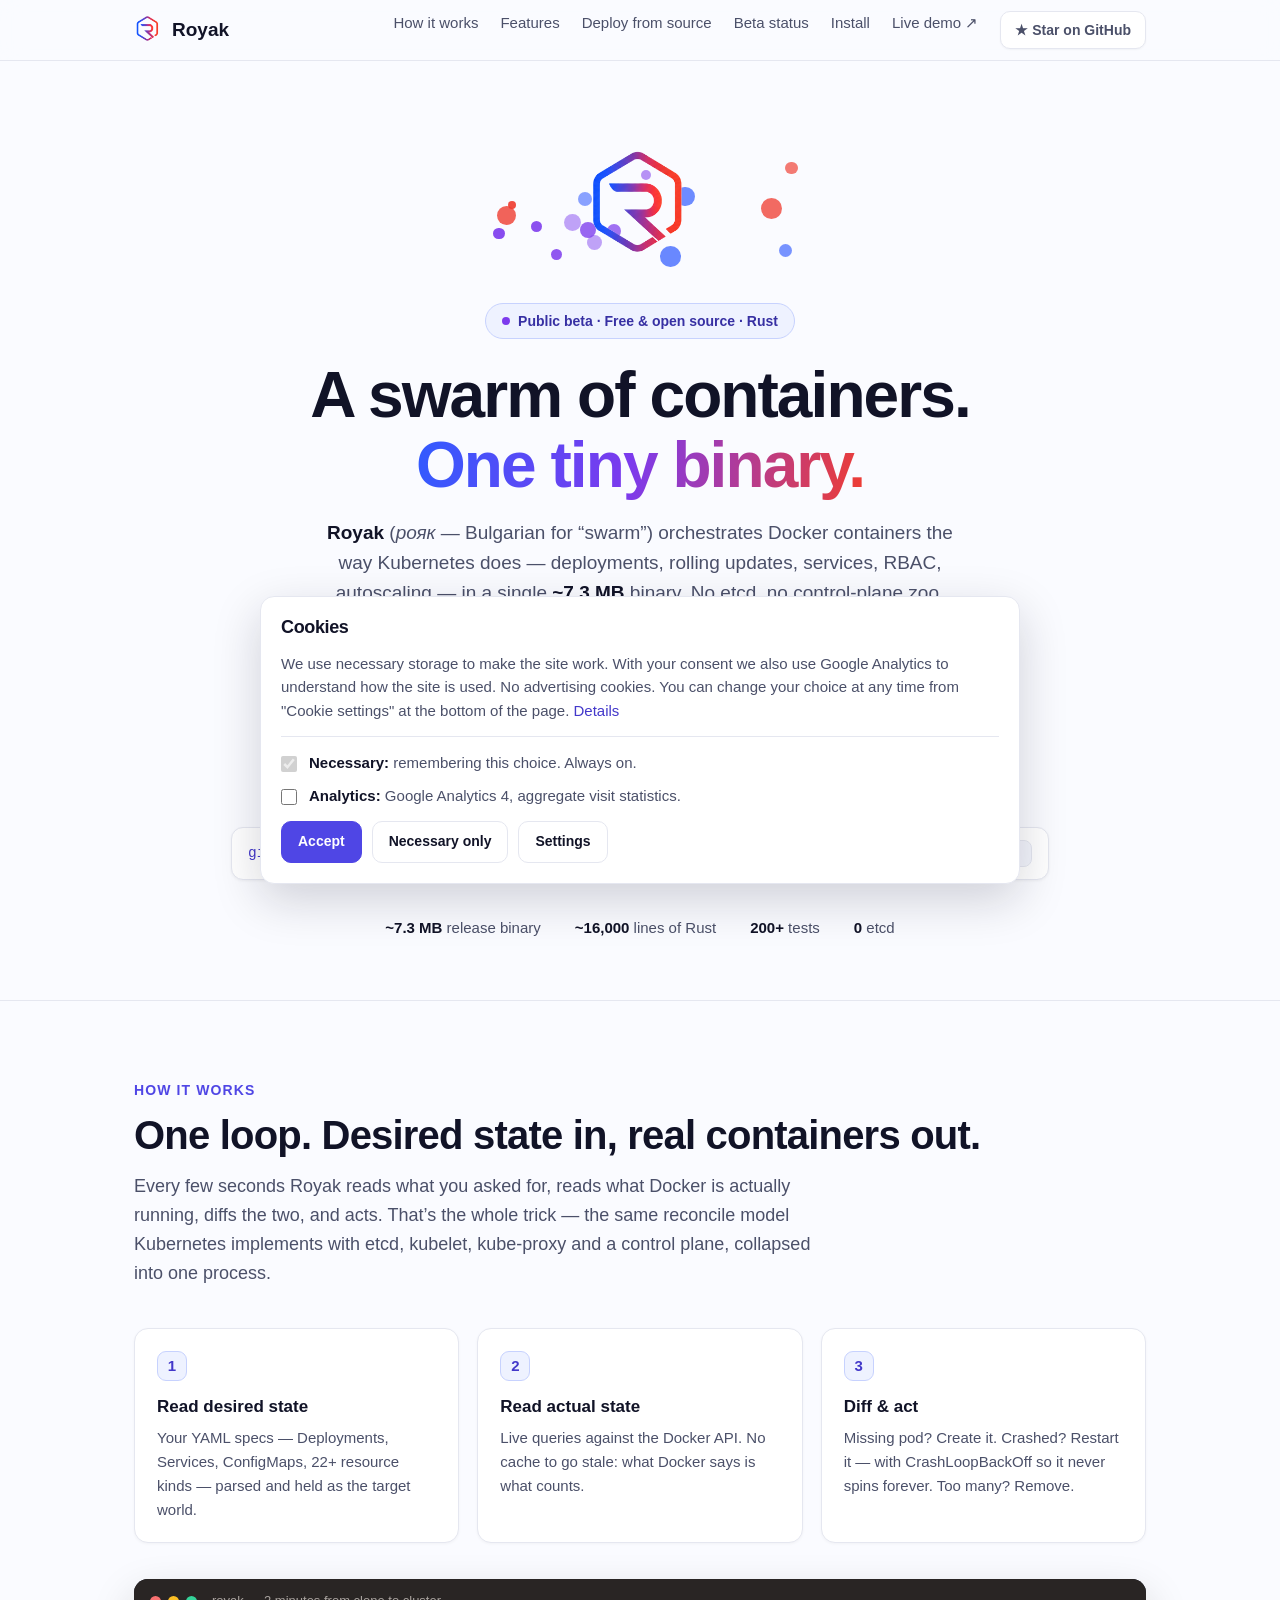
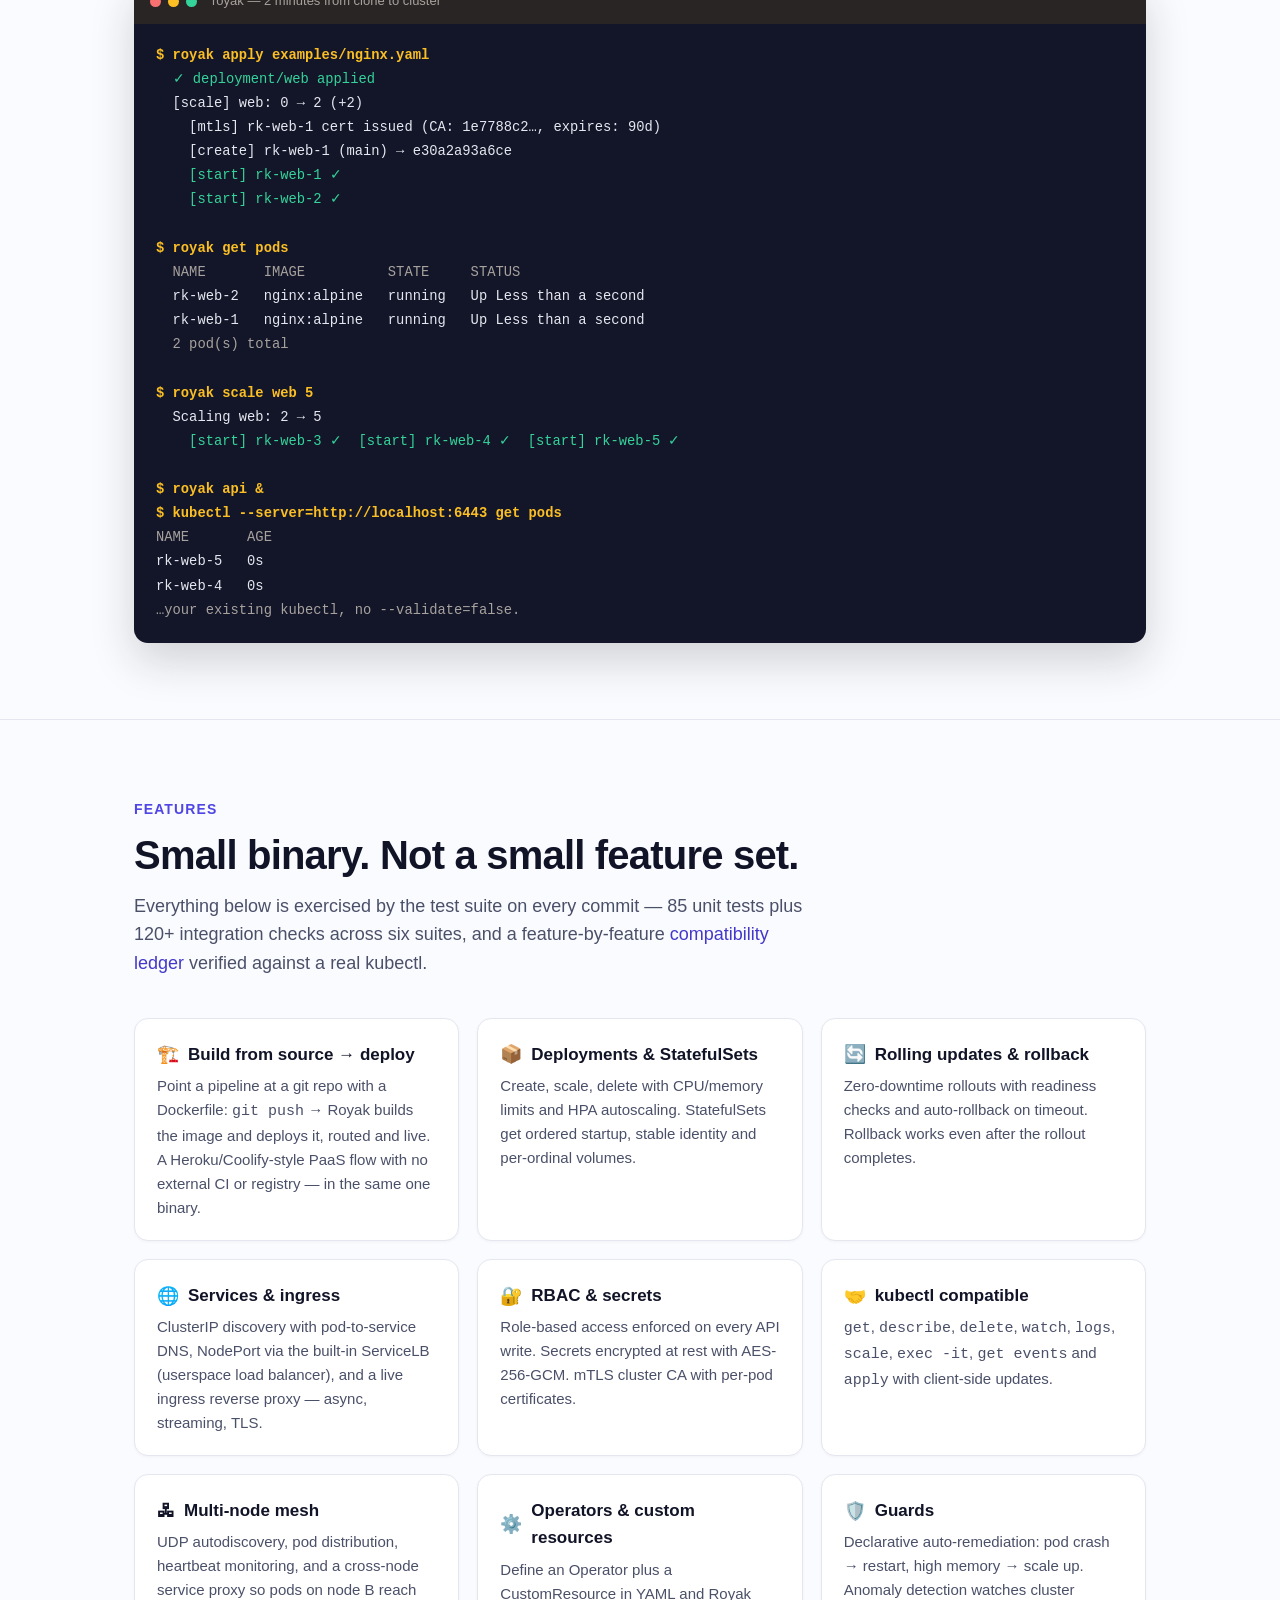
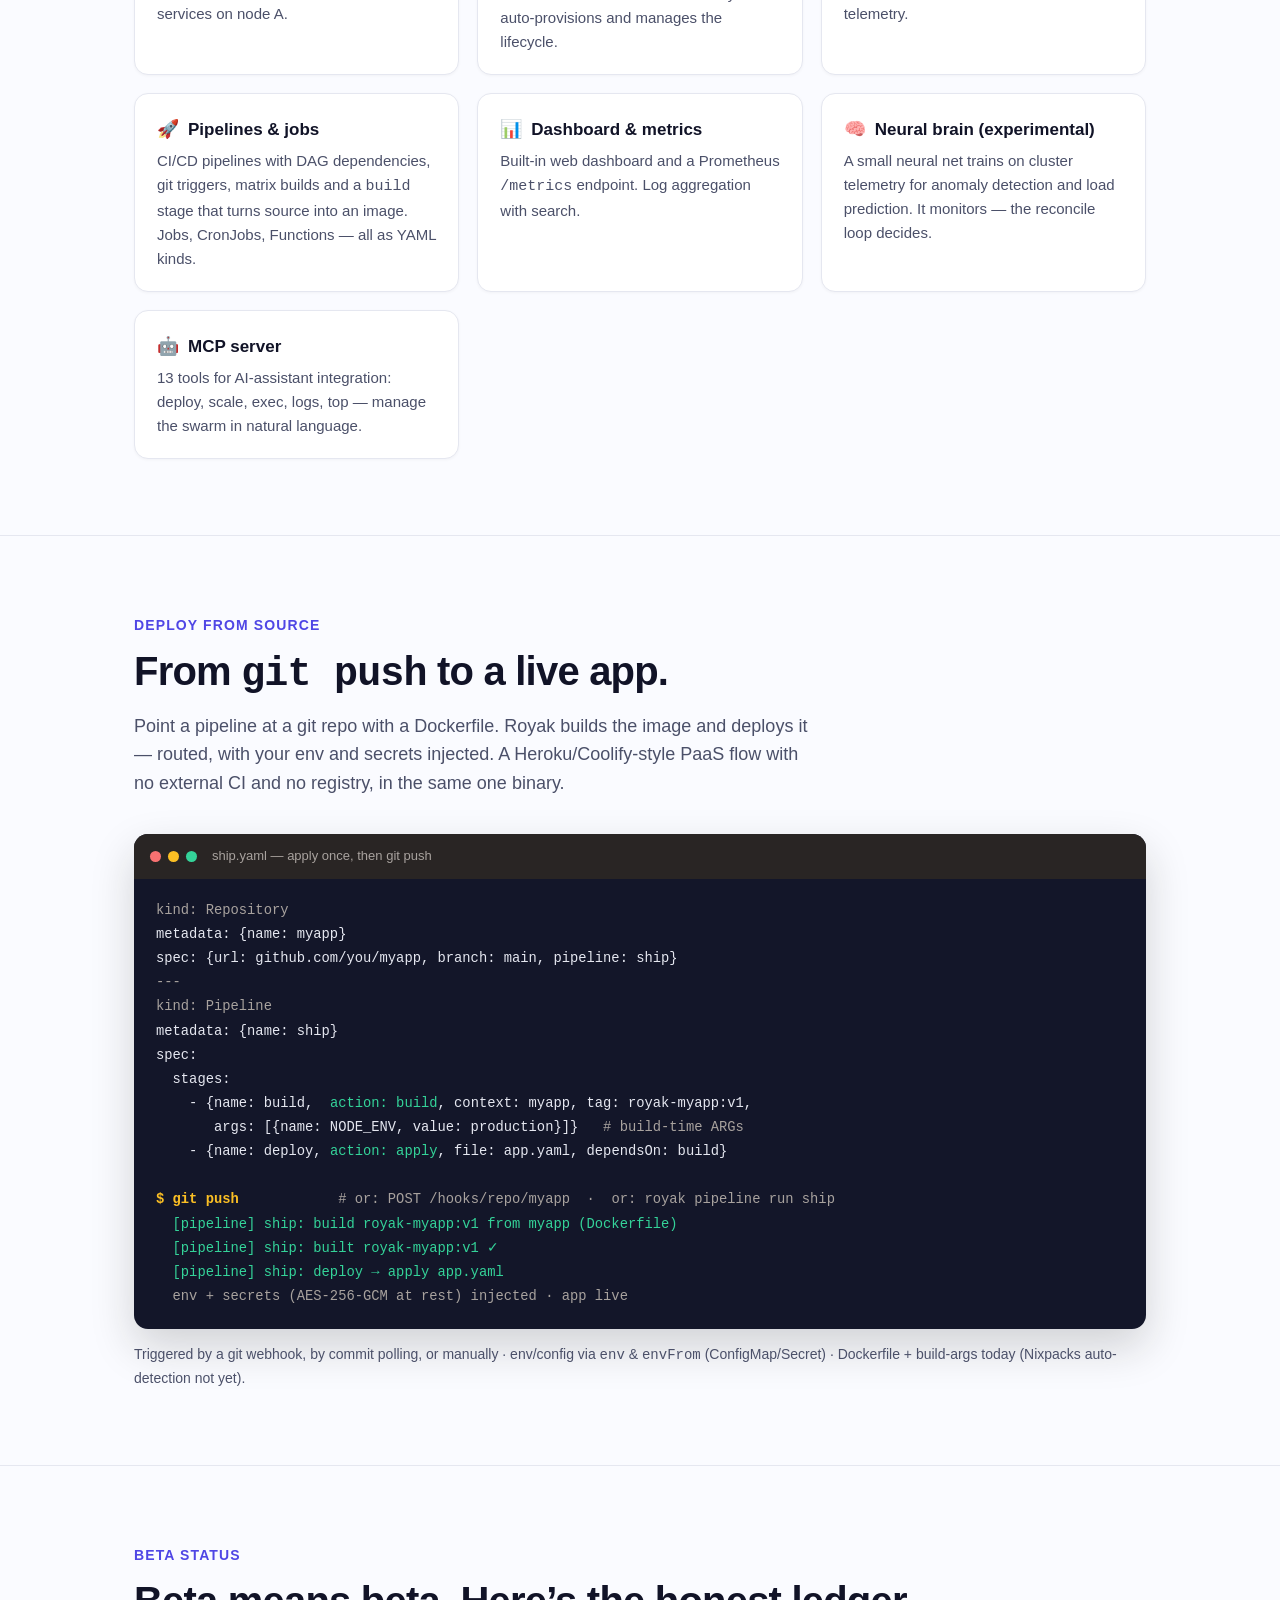
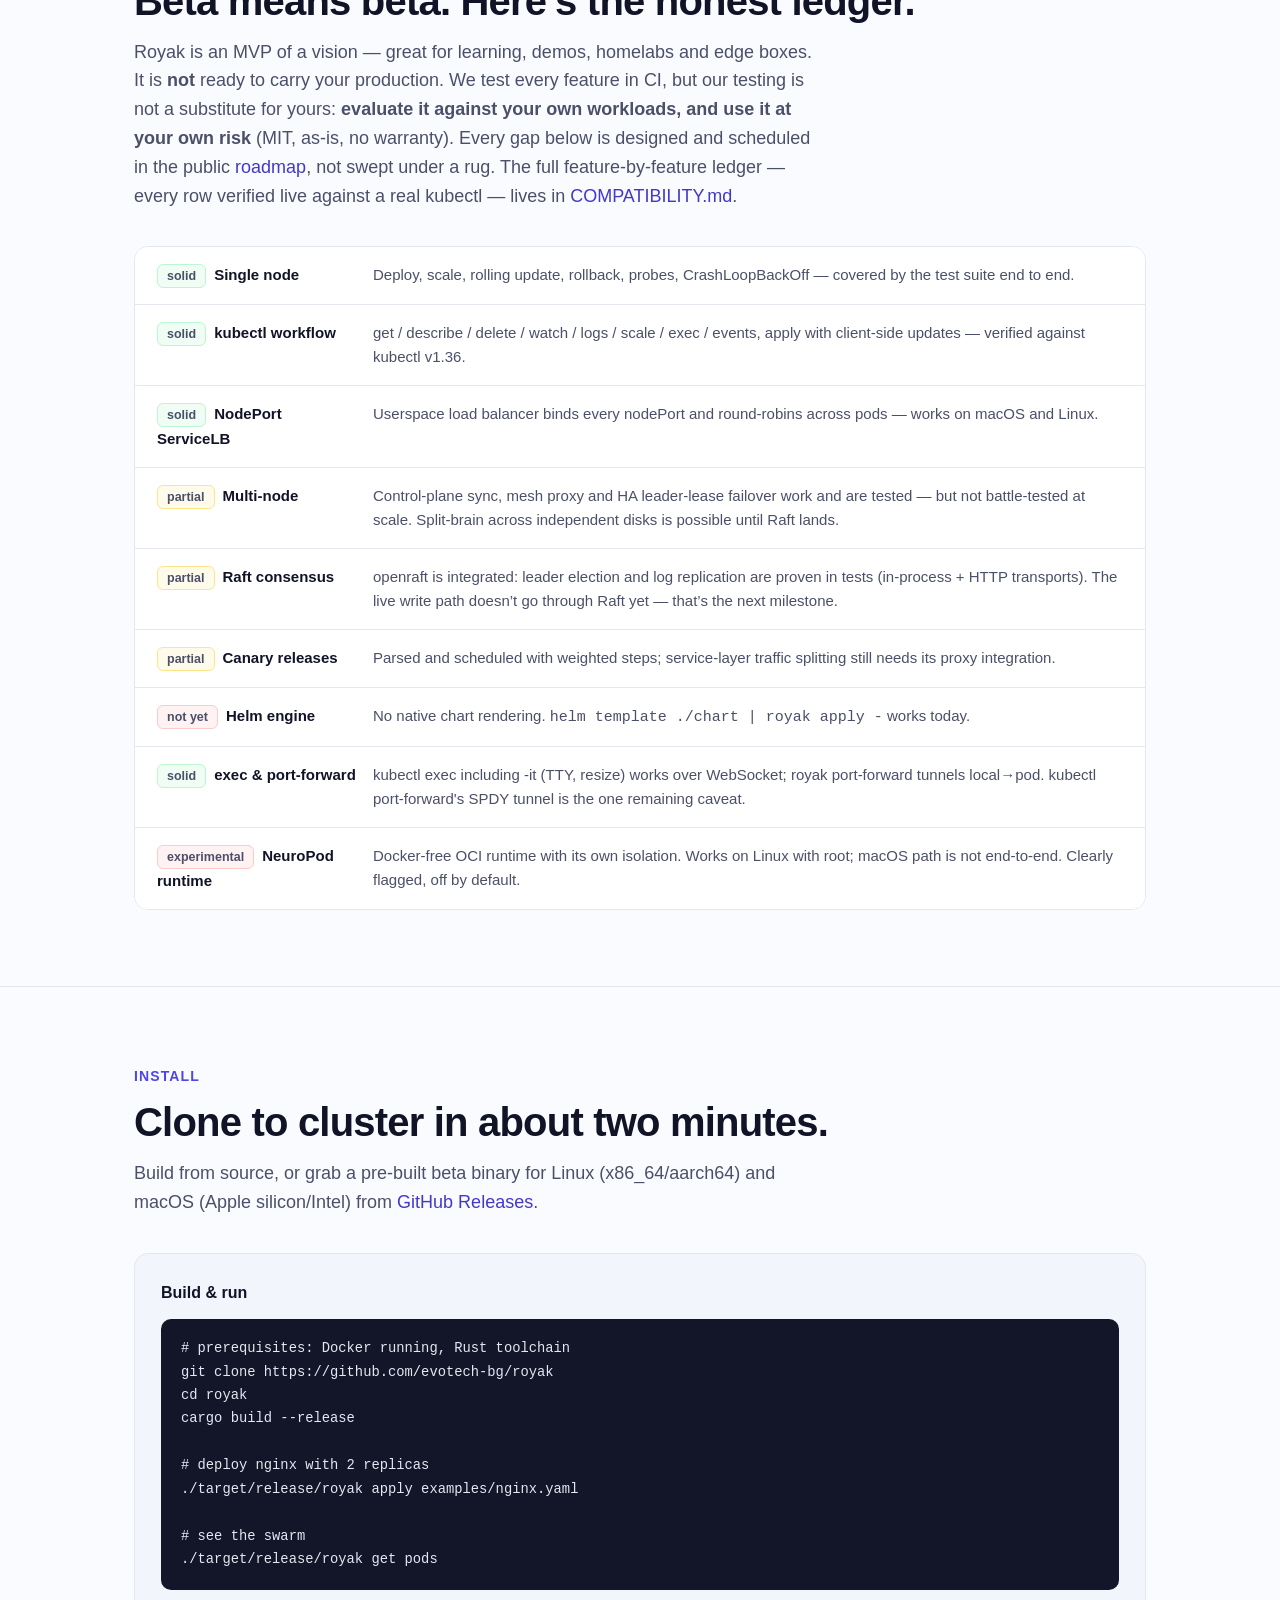
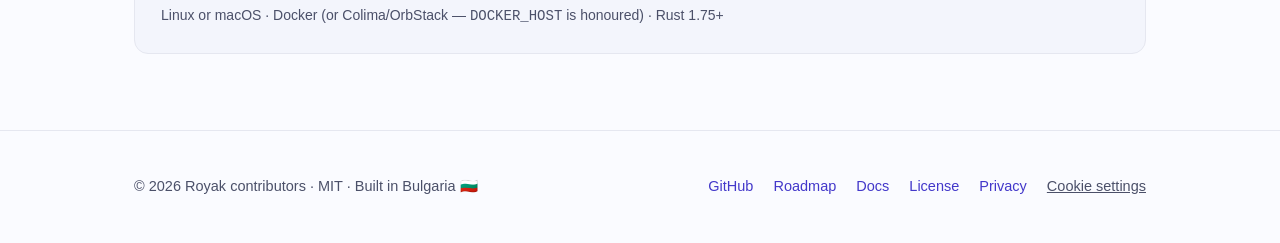
==== commit 414cde05: "Analytics: stop gtag completely after consent is withdrawn" ====
--- a/docs/index.html
+++ b/docs/index.html
@@ -4,9 +4,9 @@
 <meta charset="UTF-8" />
 <meta name="viewport" content="width=device-width, initial-scale=1.0" />
 <title>Royak — a swarm of containers, one tiny binary</title>
-<meta name="description" content="Royak is a container orchestrator in a single ~8.9 MB Rust binary. Deployments, rolling updates, services, RBAC, autoscaling and kubectl compatibility — without a control plane to babysit. Public beta." />
+<meta name="description" content="Royak is a container orchestrator in a single ~7.3 MB Rust binary. Deployments, rolling updates, services, RBAC, autoscaling and kubectl compatibility — without a control plane to babysit. Public beta." />
 <meta property="og:title" content="Royak — a swarm of containers, one tiny binary" />
-<meta property="og:description" content="Kubernetes-style orchestration in a single ~8.9 MB Rust binary. Public beta." />
+<meta property="og:description" content="Kubernetes-style orchestration in a single ~7.3 MB Rust binary. Public beta." />
 <link rel="icon" type="image/png" href="./assets/royak-mark.png" />
 <meta property="og:image" content="https://evotech-bg.github.io/royak/assets/royak-og.png" />
 <style>
@@ -189,7 +189,7 @@
     <h1>A swarm of containers.<br /><span class="accent">One tiny binary.</span></h1>
     <p class="sub"><b>Royak</b> (<i>рояк</i> — Bulgarian for “swarm”) orchestrates Docker containers the way
     Kubernetes does — deployments, rolling updates, services, RBAC, autoscaling — in a single
-    <b>~8.9&nbsp;MB</b> binary. No etcd, no control-plane zoo, nothing to babysit.</p>
+    <b>~7.3&nbsp;MB</b> binary. No etcd, no control-plane zoo, nothing to babysit.</p>
     <div class="ctas">
       <a class="btn btn-primary" href="https://demo.royak.io" target="_blank" rel="noopener">▶ Watch the live cluster</a>
       <a class="btn btn-ghost" href="https://github.com/evotech-bg/royak">View on GitHub</a>
@@ -202,9 +202,9 @@
       <button class="copy-btn" onclick="copyCmd()" id="copybtn">Copy</button>
     </div>
     <div class="stats">
-      <span><b>~8.9 MB</b> release binary (macOS arm64)</span>
-      <span><b>~24,000</b> lines of Rust</span>
-      <span><b>530+</b> tests</span>
+      <span><b>~7.3 MB</b> release binary</span>
+      <span><b>~16,000</b> lines of Rust</span>
+      <span><b>200+</b> tests</span>
       <span><b>0</b> etcd</span>
     </div>
   </div>
@@ -256,16 +256,15 @@
   <div class="wrap">
     <span class="kicker">Features</span>
     <h2>Small binary. Not a small feature set.</h2>
-    <p class="lead">Everything below is covered by the repository’s test suites — 191 unit tests
-    plus 346 integration checks across eleven suites against real Docker (counts from the
-    2026-10-25 run of the current source), and a feature-by-feature
+    <p class="lead">Everything below is exercised by the test suite on every commit — 85 unit tests
+    plus 120+ integration checks across six suites, and a feature-by-feature
     <a href="https://github.com/evotech-bg/royak/blob/main/COMPATIBILITY.md">compatibility ledger</a>
     verified against a real kubectl.</p>
     <div class="grid g3">
       <div class="card"><h3><span class="ico">🏗️</span>Build from source → deploy</h3><p>Point a pipeline at a git repo with a Dockerfile: <code>git push</code> → Royak builds the image and deploys it, routed and live. A Heroku/Coolify-style PaaS flow with no external CI or registry — in the same one binary.</p></div>
       <div class="card"><h3><span class="ico">📦</span>Deployments &amp; StatefulSets</h3><p>Create, scale, delete with CPU/memory limits and HPA autoscaling. StatefulSets get ordered startup, stable identity and per-ordinal volumes.</p></div>
       <div class="card"><h3><span class="ico">🔄</span>Rolling updates &amp; rollback</h3><p>Zero-downtime rollouts with readiness checks and auto-rollback on timeout. Rollback works even after the rollout completes.</p></div>
-      <div class="card"><h3><span class="ico">🌐</span>Services &amp; ingress</h3><p>ClusterIP discovery with pod-to-service DNS, NodePort and LoadBalancer via the built-in ServiceLB (userspace load balancer that only sends traffic to Ready pods and follows Service changes live), and a live ingress reverse proxy — async, streaming, TLS.</p></div>
+      <div class="card"><h3><span class="ico">🌐</span>Services &amp; ingress</h3><p>ClusterIP discovery with pod-to-service DNS, NodePort via the built-in ServiceLB (userspace load balancer), and a live ingress reverse proxy — async, streaming, TLS.</p></div>
       <div class="card"><h3><span class="ico">🔐</span>RBAC &amp; secrets</h3><p>Role-based access enforced on every API write. Secrets encrypted at rest with AES-256-GCM. mTLS cluster CA with per-pod certificates.</p></div>
       <div class="card"><h3><span class="ico">🤝</span>kubectl compatible</h3><p><code>get</code>, <code>describe</code>, <code>delete</code>, <code>watch</code>, <code>logs</code>, <code>scale</code>, <code>exec -it</code>, <code>get events</code> and <code>apply</code> with client-side updates.</p></div>
       <div class="card"><h3><span class="ico">🖧</span>Multi-node mesh</h3><p>UDP autodiscovery, pod distribution, heartbeat monitoring, and a cross-node service proxy so pods on node B reach services on node A.</p></div>
@@ -326,10 +325,9 @@
     <div class="truth">
       <div class="truth-row"><b><span class="tag tag-yes">solid</span>Single node</b><span>Deploy, scale, rolling update, rollback, probes, CrashLoopBackOff — covered by the test suite end to end.</span></div>
       <div class="truth-row"><b><span class="tag tag-yes">solid</span>kubectl workflow</b><span>get / describe / delete / watch / logs / scale / exec / events, apply with client-side updates — verified against kubectl v1.36.</span></div>
-      <div class="truth-row"><b><span class="tag tag-yes">solid</span>NodePort ServiceLB</b><span>Userspace load balancer binds every nodePort and round-robins across Ready pods only; selector, targetPort and delete/recreate changes reach the live listener without a restart — works on macOS and Linux. Each node forwards to its own pods.</span></div>
-      <div class="truth-row"><b><span class="tag tag-part">partial</span>Multi-node</b><span>The leader places pods on any Ready node over signed RPC with the full workload contract, and replaces killed pods and lost nodes without over-provisioning. Tested with three processes on one host and one Docker daemon — not yet across machines.</span></div>
-      <div class="truth-row"><b><span class="tag tag-part">partial</span>Raft consensus</b><span>In the current source (not yet in a published release) every desired-state write commits through openraft on a quorum before it is acknowledged, with a durable log, vote and snapshots; a minority answers “outcome unknown” and stops scheduling. Verified with three nodes on one host, not across machines.</span></div>
-      <div class="truth-row"><b><span class="tag tag-part">partial</span>Health probes</b><span>httpGet, tcpSocket and exec, run inside the pod; errors and missing tools count as NotReady, never Ready. Probes run once per reconcile tick — periodSeconds, initialDelaySeconds and readiness/liveness failureThreshold are not honoured yet.</span></div>
+      <div class="truth-row"><b><span class="tag tag-yes">solid</span>NodePort ServiceLB</b><span>Userspace load balancer binds every nodePort and round-robins across pods — works on macOS and Linux.</span></div>
+      <div class="truth-row"><b><span class="tag tag-part">partial</span>Multi-node</b><span>Control-plane sync, mesh proxy and HA leader-lease failover work and are tested — but not battle-tested at scale. Split-brain across independent disks is possible until Raft lands.</span></div>
+      <div class="truth-row"><b><span class="tag tag-part">partial</span>Raft consensus</b><span>openraft is integrated: leader election and log replication are proven in tests (in-process + HTTP transports). The live write path doesn’t go through Raft yet — that’s the next milestone.</span></div>
       <div class="truth-row"><b><span class="tag tag-part">partial</span>Canary releases</b><span>Parsed and scheduled with weighted steps; service-layer traffic splitting still needs its proxy integration.</span></div>
       <div class="truth-row"><b><span class="tag tag-no">not yet</span>Helm engine</b><span>No native chart rendering. <code>helm template ./chart | royak apply -</code> works today.</span></div>
       <div class="truth-row"><b><span class="tag tag-yes">solid</span>exec &amp; port-forward</b><span>kubectl exec including -it (TTY, resize) works over WebSocket; royak port-forward tunnels local→pod. kubectl port-forward's SPDY tunnel is the one remaining caveat.</span></div>
@@ -344,9 +342,7 @@
     <h2>Clone to cluster in about two minutes.</h2>
     <p class="lead">Build from source, or grab a pre-built beta binary for Linux (x86_64/aarch64) and
     macOS (Apple silicon/Intel) from
-    <a href="https://github.com/evotech-bg/royak/releases">GitHub Releases</a>. The latest release
-    is v0.4.0-beta.1; features that landed after it — such as Raft on the write path — are in the
-    source only until the next release.</p>
+    <a href="https://github.com/evotech-bg/royak/releases">GitHub Releases</a>.</p>
     <div class="install-block">
       <b>Build &amp; run</b>
       <pre># prerequisites: Docker running, Rust toolchain
@@ -435,6 +431,8 @@
   }
   function apply(a) {
     gtag('consent', 'update', { analytics_storage: a ? 'granted' : 'denied', ad_storage: 'denied', ad_user_data: 'denied', ad_personalization: 'denied' });
+    // After a withdrawal gtag.js stays on the page; this official flag stops it sending anything.
+    window['ga-disable-' + window.GA_ID] = !a;
     if (a) loadGA();
   }
   function choose(a) {
